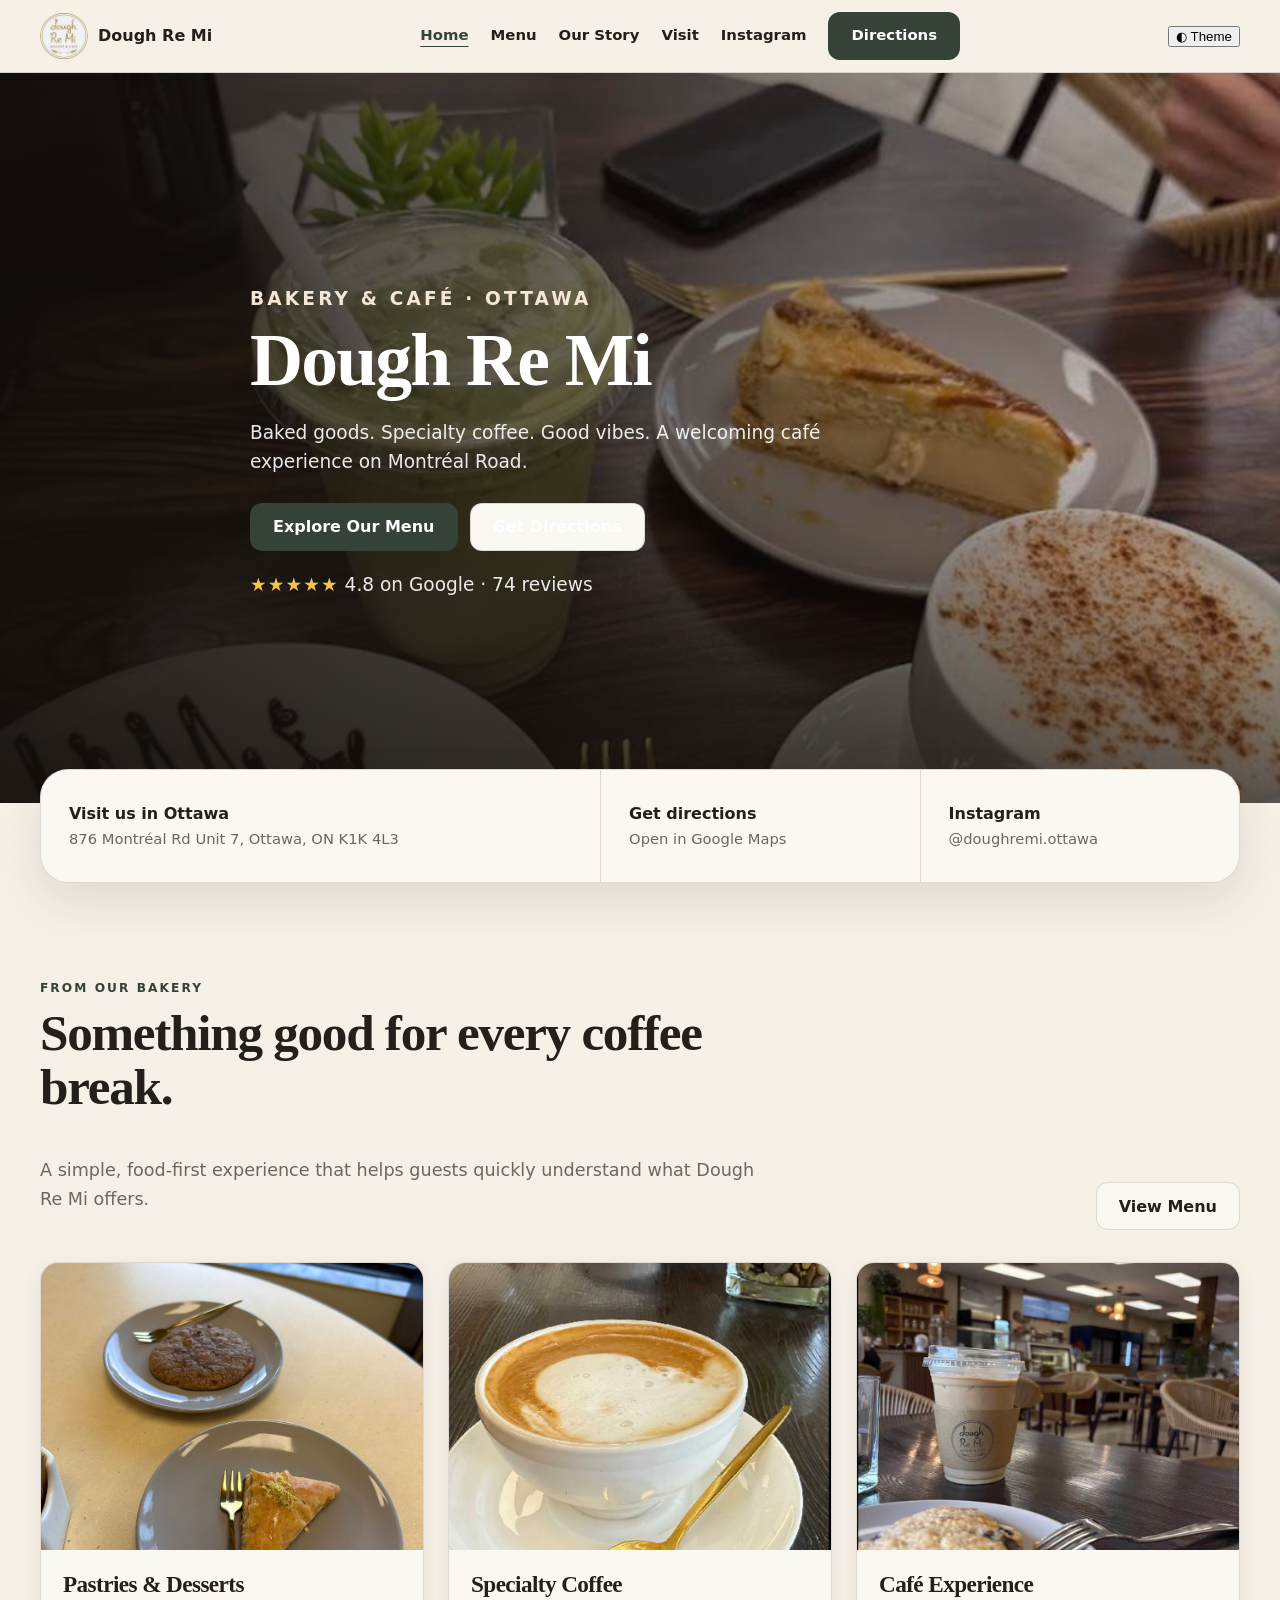
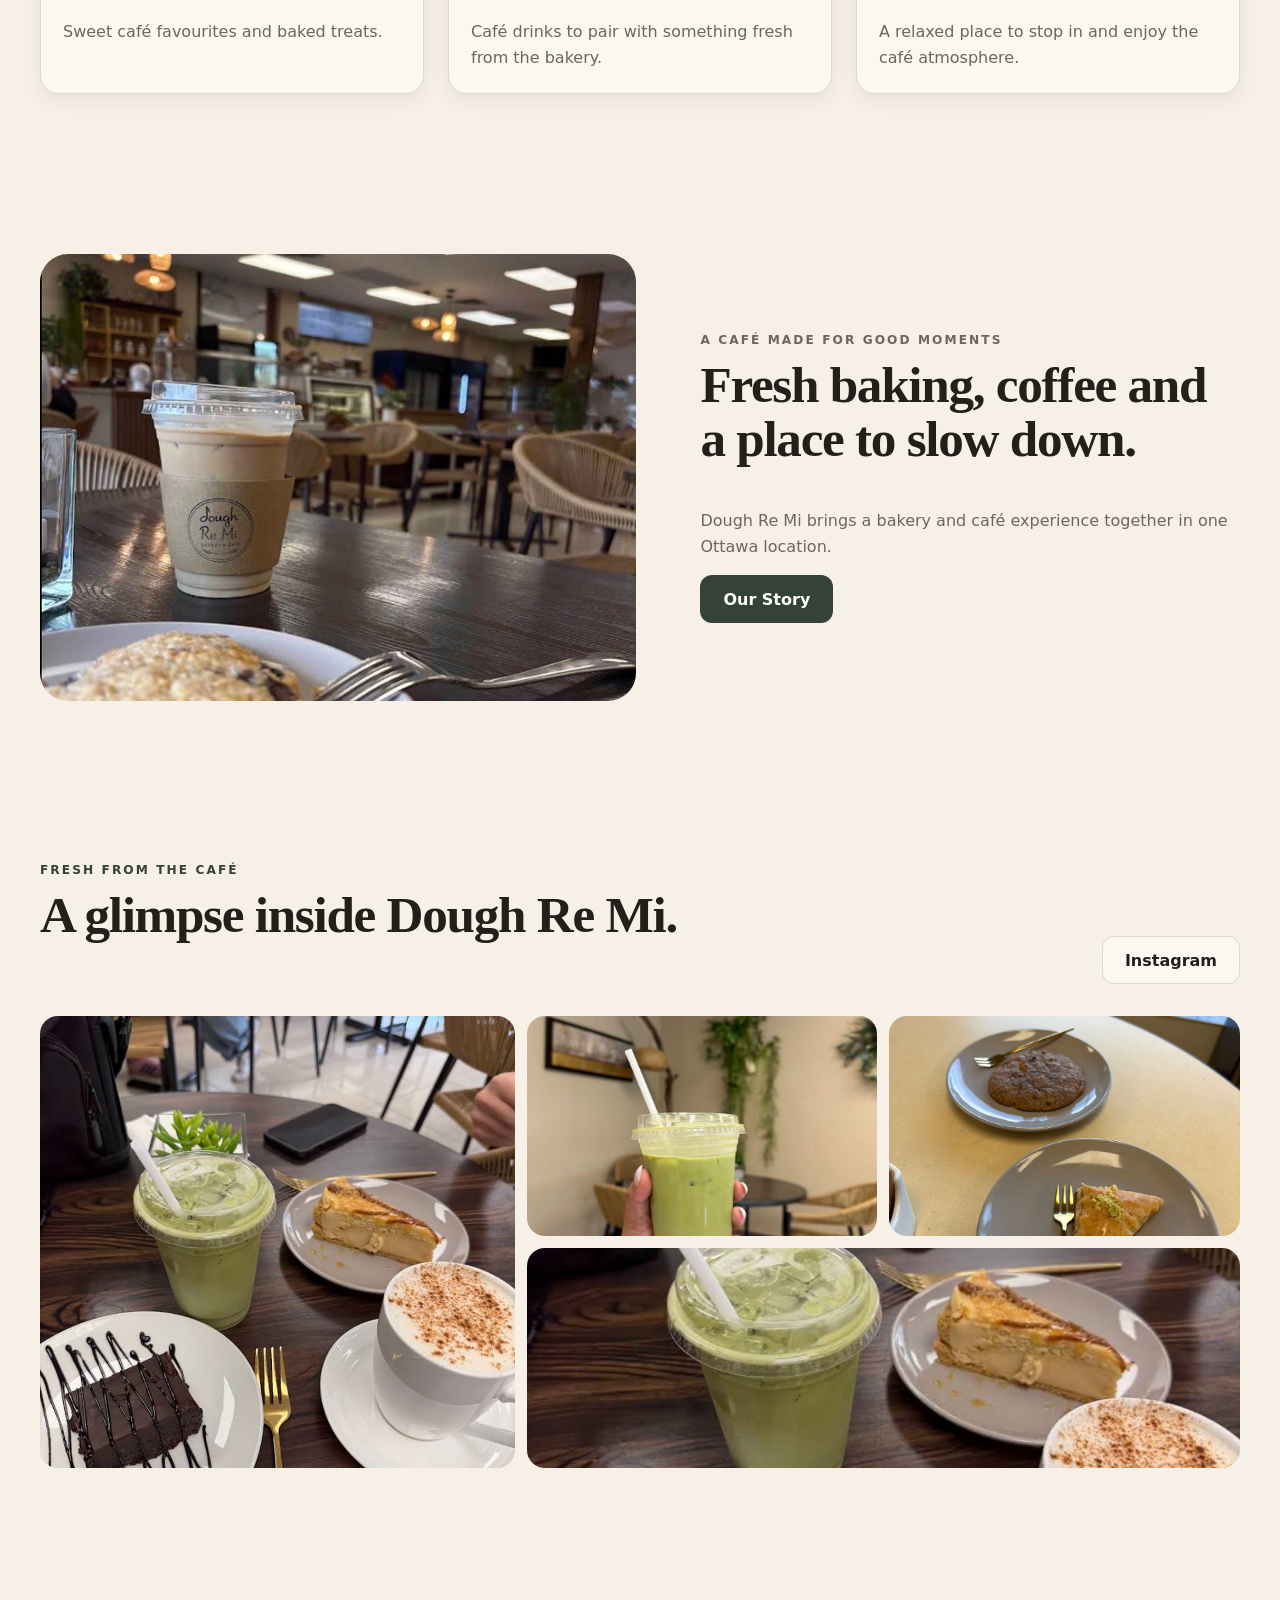
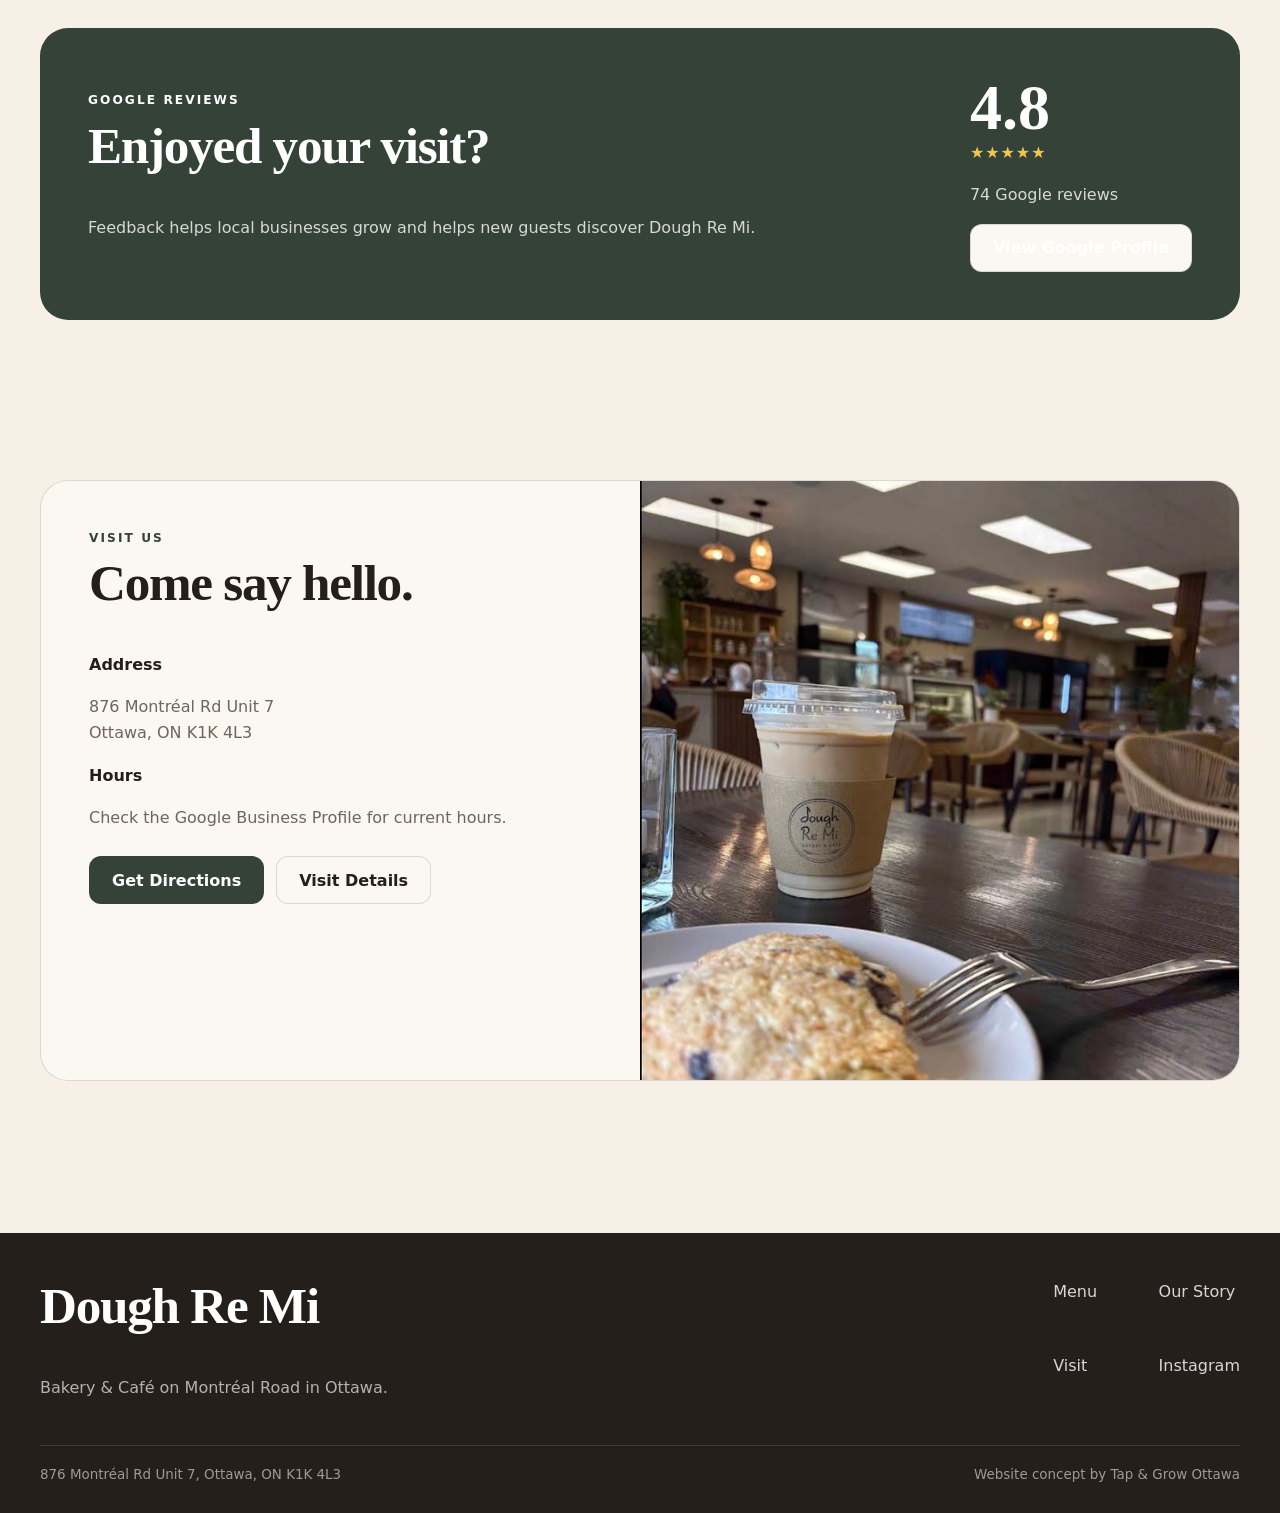
==== website/index.html @ 41196f37 "UX redesign: appearance control, typography and customer-facing copy" ====
<!doctype html><html lang="en"><head><meta charset="utf-8"><meta name="viewport" content="width=device-width,initial-scale=1"><meta name="theme-color" content="#F6F0E7"><meta name="robots" content="noindex,nofollow"><title>Dough Re Mi Bakery & Cafe | Ottawa, ON</title><meta name="description" content="Dough Re Mi Bakery & Cafe on Montréal Road in Ottawa — baked goods, pastries, desserts and specialty café drinks."><link rel="canonical" href="https://mojiiv1.github.io/dough-re-mi-growth-page/website/"><script>(()=>{try{const p=localStorage.getItem("dough-theme")||"system";document.documentElement.dataset.theme=p==="dark"||(p==="system"&&matchMedia("(prefers-color-scheme: dark)").matches)?"dark":"light"}catch{}})()</script><link rel="preconnect" href="https://fonts.googleapis.com"><link rel="preconnect" href="https://fonts.gstatic.com" crossorigin><link href="https://fonts.googleapis.com/css2?family=DM+Sans:wght@400;500;600;700;800&family=Playfair+Display:wght@600;700&display=swap" rel="stylesheet"><link rel="stylesheet" href="assets/styles.css?v=20261003-ux5"></head><body><a class="skip" href="#main">Skip to main content</a><header class="header"><div class="container nav"><a class="brand" href="index.html"><img src="../assets/logo.png" alt=""><span>Dough Re Mi</span></a><nav class="links" aria-label="Main navigation" data-nav><a href="index.html" aria-current="page">Home</a><a href="menu/index.html">Menu</a><a href="about/index.html">Our Story</a><a href="visit/index.html">Visit</a><a href="https://www.instagram.com/doughremi.ottawa/?hl=en" target="_blank" rel="noopener">Instagram</a><a class="btn primary" href="https://maps.app.goo.gl/B6CUK27HFEZUmbQdA" target="_blank" rel="noopener">Directions</a></nav><div class="actions"><div class="theme" data-theme-control>
  <button class="theme-trigger" type="button" aria-label="Change appearance" aria-expanded="false" aria-haspopup="true" data-theme-trigger>
    <span class="theme-trigger-icon" aria-hidden="true" data-theme-trigger-icon>◐</span>
    <span class="theme-trigger-text">Theme</span>
  </button>
  <div class="theme-menu" data-theme-panel hidden>
    <p class="theme-menu-label">Appearance</p>
    <button class="theme-option" type="button" data-theme-option="light" aria-pressed="false">
      <span class="theme-option-icon" aria-hidden="true">☀</span>
      <span class="theme-option-copy"><strong>Light</strong><small>Always use light</small></span>
      <span class="theme-check" aria-hidden="true">✓</span>
    </button>
    <button class="theme-option" type="button" data-theme-option="system" aria-pressed="false">
      <span class="theme-option-icon" aria-hidden="true">◐</span>
      <span class="theme-option-copy"><strong>System</strong><small>Match your device</small></span>
      <span class="theme-check" aria-hidden="true">✓</span>
    </button>
    <button class="theme-option" type="button" data-theme-option="dark" aria-pressed="false">
      <span class="theme-option-icon" aria-hidden="true">☾</span>
      <span class="theme-option-copy"><strong>Dark</strong><small>Always use dark</small></span>
      <span class="theme-check" aria-hidden="true">✓</span>
    </button>
  </div>
</div><button class="icon-btn menu-btn" type="button" aria-label="Open navigation" aria-expanded="false" data-menu-toggle>☰</button></div></div></header><main id="main"><section class="hero"><img src="../assets/highlight-4.jpg" alt="Desserts and café drinks at Dough Re Mi" fetchpriority="high"><div class="container hero-content"><p class="eyebrow">Bakery & Café · Ottawa</p><h1>Dough Re Mi</h1><p>Baked goods. Specialty coffee. Good vibes. A welcoming café experience on Montréal Road.</p><div class="hero-ctas"><a class="btn primary" href="menu/index.html">Explore Our Menu</a><a class="btn secondary" href="https://maps.app.goo.gl/B6CUK27HFEZUmbQdA" target="_blank" rel="noopener">Get Directions</a></div><p><span class="stars">★★★★★</span> 4.8 on Google · 74 reviews</p></div></section>
<section class="quick"><div class="container quick-grid"><div class="quick-item"><div><strong>Visit us in Ottawa</strong><span>876 Montréal Rd Unit 7, Ottawa, ON K1K 4L3</span></div></div><a class="quick-item" href="https://maps.app.goo.gl/B6CUK27HFEZUmbQdA" target="_blank" rel="noopener"><div><strong>Get directions</strong><span>Open in Google Maps</span></div></a><a class="quick-item" href="https://www.instagram.com/doughremi.ottawa/?hl=en" target="_blank" rel="noopener"><div><strong>Instagram</strong><span>@doughremi.ottawa</span></div></a></div></section>
<section class="section"><div class="container"><div class="section-head"><div><p class="eyebrow">From our bakery</p><h2>Something good for every coffee break.</h2><p class="lead">A simple, food-first experience that helps guests quickly understand what Dough Re Mi offers.</p></div><a class="btn secondary" href="menu/index.html">View Menu</a></div><div class="grid3"><article class="card"><img src="../assets/highlight-2.jpg" alt="Pastry dessert at Dough Re Mi" loading="lazy"><div class="card-copy"><h3>Pastries & Desserts</h3><p>Sweet café favourites and baked treats.</p></div></article><article class="card"><img src="../assets/highlight-1.jpg" alt="Specialty café drink at Dough Re Mi" loading="lazy"><div class="card-copy"><h3>Specialty Coffee</h3><p>Café drinks to pair with something fresh from the bakery.</p></div></article><article class="card"><img src="../assets/highlight-6.jpg" alt="Dough Re Mi café interior" loading="lazy"><div class="card-copy"><h3>Café Experience</h3><p>A relaxed place to stop in and enjoy the café atmosphere.</p></div></article></div></div></section>
<section class="section-sm"><div class="container story"><img src="../assets/highlight-6.jpg" alt="Interior seating at Dough Re Mi" loading="lazy"><div><p class="eyebrow">A café made for good moments</p><h2>Fresh baking, coffee and a place to slow down.</h2><p>Dough Re Mi brings a bakery and café experience together in one Ottawa location.</p><a class="btn primary" href="about/index.html">Our Story</a></div></div></section>
<section class="section"><div class="container"><div class="section-head"><div><p class="eyebrow">Fresh from the café</p><h2>A glimpse inside Dough Re Mi.</h2></div><a class="btn secondary" href="https://www.instagram.com/doughremi.ottawa/?hl=en" target="_blank" rel="noopener">Instagram</a></div><div class="gallery"><button class="large" type="button" data-photo><img src="../assets/highlight-7.jpg" alt="Café drink and baked item at Dough Re Mi" loading="lazy"></button><button type="button" data-photo><img src="../assets/highlight-3.jpg" alt="Green iced café drink at Dough Re Mi" loading="lazy"></button><button type="button" data-photo><img src="../assets/highlight-2.jpg" alt="Pastry dessert at Dough Re Mi" loading="lazy"></button><button class="wide" type="button" data-photo><img src="../assets/highlight-4.jpg" alt="Desserts and specialty drinks at Dough Re Mi" loading="lazy"></button></div></div></section>
<section class="section-sm"><div class="container review"><div><p class="eyebrow">Google reviews</p><h2>Enjoyed your visit?</h2><p>Feedback helps local businesses grow and helps new guests discover Dough Re Mi.</p></div><div><strong>4.8</strong><div class="stars">★★★★★</div><p>74 Google reviews</p><a class="btn secondary" href="https://maps.app.goo.gl/B6CUK27HFEZUmbQdA" target="_blank" rel="noopener">View Google Profile</a></div></div></section>
<section class="section"><div class="container visit"><div class="visit-copy"><p class="eyebrow">Visit us</p><h2>Come say hello.</h2><div class="detail"><strong>Address</strong><p>876 Montréal Rd Unit 7<br>Ottawa, ON K1K 4L3</p></div><div class="detail"><strong>Hours</strong><p>Check the Google Business Profile for current hours.</p></div><div class="hero-ctas"><a class="btn primary" href="https://maps.app.goo.gl/B6CUK27HFEZUmbQdA" target="_blank" rel="noopener">Get Directions</a><a class="btn secondary" href="visit/index.html">Visit Details</a></div></div><img src="../assets/highlight-8.jpg" alt="Dough Re Mi café drink and interior" loading="lazy"></div></section></main><dialog class="lightbox" data-lightbox><div class="lightbox-inner"><span class="lb-count" data-count></span><button class="lightbox-close" type="button" aria-label="Close image" data-close>×</button><button class="lb-nav lb-prev" type="button" aria-label="Previous image" data-prev>‹</button><button class="lb-nav lb-next" type="button" aria-label="Next image" data-next>›</button><img alt=""><div class="lb-caption" data-caption></div></div></dialog><button class="backtop" type="button" aria-label="Back to top" data-top>↑</button><div class="toast" role="status" aria-live="polite" data-toast></div><nav class="mobilebar" aria-label="Quick actions"><a href="menu/index.html">Menu</a><a href="https://maps.app.goo.gl/B6CUK27HFEZUmbQdA" target="_blank" rel="noopener">Directions</a><a href="https://www.instagram.com/doughremi.ottawa/?hl=en" target="_blank" rel="noopener">Instagram</a></nav><footer class="footer"><div class="container"><div class="footer-grid"><div><h2 style="color:white">Dough Re Mi</h2><p>Bakery & Café on Montréal Road in Ottawa.</p></div><nav aria-label="Footer navigation"><a href="menu/index.html">Menu</a><a href="about/index.html">Our Story</a><a href="visit/index.html">Visit</a><a href="https://www.instagram.com/doughremi.ottawa/?hl=en" target="_blank" rel="noopener">Instagram</a></nav></div><div class="footer-bottom"><span>876 Montréal Rd Unit 7, Ottawa, ON K1K 4L3</span><span>Website concept by Tap & Grow Ottawa</span></div></div></footer><script src="assets/site.js?v=20261003-ux5"></script></body></html>
---- website/assets/styles.css ----
:root{
  --cream:#F6F0E7;--cream2:#FBF7F1;--sand:#D9C5AE;--olive:#6F7860;--forest:#354238;
  --forest2:#29362E;--coffee:#4A382F;--ink:#241F1B;--muted:#6F655E;--white:#fff;
  --line:rgba(36,31,27,.14);--shadow:0 18px 48px rgba(49,38,31,.11);
  --r1:12px;--r2:18px;--r3:28px;--container:1200px;--header:72px;
}
html[data-theme="dark"]{
  --cream:#151A17;--cream2:#1D2420;--sand:#2C342F;--ink:#F7F1E9;--muted:#CFC7BD;
  --line:rgba(255,255,255,.14);--shadow:0 18px 48px rgba(0,0,0,.30);
}
*{box-sizing:border-box} html{scroll-behavior:smooth} body{margin:0;background:var(--cream);color:var(--ink);font-family:Inter,system-ui,-apple-system,"Segoe UI",sans-serif;line-height:1.6}
img{display:block;max-width:100%} a{color:inherit} button,a{-webkit-tap-highlight-color:transparent}
:focus-visible{outline:3px solid #B57A20;outline-offset:3px}
.skip{position:fixed;left:16px;top:8px;z-index:999;transform:translateY(-180%);background:var(--ink);color:var(--cream);padding:10px 14px;border-radius:10px}.skip:focus{transform:none}
.container{width:min(var(--container),calc(100% - 40px));margin:auto}
h1,h2,h3{font-family:Georgia,"Times New Roman",serif;letter-spacing:-.025em;line-height:1.05;margin-top:0}
h1{font-size:clamp(2.8rem,7vw,4.6rem)}h2{font-size:clamp(2rem,4.6vw,3.2rem)}h3{font-size:1.45rem}
.eyebrow{text-transform:uppercase;letter-spacing:.17em;font-weight:800;font-size:.76rem;color:var(--forest);margin:0 0 8px}
html[data-theme="dark"] .eyebrow{color:#BFD0B2}.lead{font-size:1.1rem;color:var(--muted);max-width:65ch}
.header{position:sticky;top:0;z-index:100;background:color-mix(in srgb,var(--cream) 94%,transparent);backdrop-filter:blur(18px);border-bottom:1px solid var(--line)}
.nav{min-height:var(--header);display:flex;align-items:center;justify-content:space-between;gap:20px}.brand{display:flex;align-items:center;gap:10px;text-decoration:none;font-weight:800}
.brand img{width:48px;height:48px;border-radius:50%;object-fit:cover}.links{display:flex;align-items:center;gap:22px}.links a{text-decoration:none;font-weight:700;font-size:.93rem}.links a[aria-current="page"]{color:var(--forest);text-decoration:underline;text-underline-offset:6px}
.actions{display:flex;align-items:center;gap:8px}.icon-btn{width:48px;height:48px;border:1px solid var(--line);background:var(--cream2);color:var(--ink);border-radius:12px;display:grid;place-items:center;cursor:pointer}.menu-btn{display:none}
.theme{position:relative}.theme-menu{position:absolute;right:0;top:56px;width:160px;padding:6px;background:var(--cream2);border:1px solid var(--line);border-radius:14px;box-shadow:var(--shadow)}.theme-menu[hidden]{display:none}.theme-menu button{width:100%;min-height:42px;border:0;background:transparent;color:var(--ink);border-radius:9px;text-align:left;padding:8px 10px;cursor:pointer}.theme-menu button[aria-pressed="true"]{background:color-mix(in srgb,var(--forest) 14%,transparent);font-weight:800}
.btn{min-height:48px;padding:0 22px;border-radius:12px;border:1px solid transparent;display:inline-flex;align-items:center;justify-content:center;text-decoration:none;font-weight:800;gap:8px;transition:.18s}.btn:hover{transform:translateY(-1px)}.primary{background:var(--forest);color:white}.secondary{background:var(--cream2);border-color:var(--line)}
.hero{position:relative;min-height:730px;display:grid;align-items:end;background:#241A14;overflow:hidden}.hero>img{position:absolute;inset:0;width:100%;height:100%;object-fit:cover}.hero:after{content:"";position:absolute;inset:0;background:linear-gradient(90deg,rgba(18,14,11,.88),rgba(18,14,11,.52) 52%,rgba(18,14,11,.10)),linear-gradient(0deg,rgba(18,14,11,.65),transparent 50%)}
.hero-content{position:relative;z-index:2;color:white;padding:96px 0 70px;max-width:780px}.hero h1{color:white;margin-bottom:16px}.hero .eyebrow{color:#F4E7D6}.hero p{max-width:620px;color:rgba(255,255,255,.9);font-size:1.16rem}.hero-ctas{display:flex;flex-wrap:wrap;gap:12px;margin-top:26px}.stars{color:#F3C54A;letter-spacing:.06em}
.quick{margin-top:-34px;position:relative;z-index:4}.quick-grid{display:grid;grid-template-columns:1.4fr .8fr .8fr;background:var(--cream2);border:1px solid var(--line);border-radius:28px;overflow:hidden;box-shadow:var(--shadow)}.quick-item{padding:24px 28px;min-height:112px;display:flex;align-items:center;gap:14px;text-decoration:none}.quick-item+ .quick-item{border-left:1px solid var(--line)}.quick-item span{display:block;color:var(--muted);font-size:.92rem}
.section{padding:96px 0}.section-sm{padding:64px 0}.section-head{display:flex;justify-content:space-between;align-items:end;gap:24px;margin-bottom:32px}.section-head>div{max-width:760px}
.grid3{display:grid;grid-template-columns:repeat(3,1fr);gap:24px}.card{overflow:hidden;background:var(--cream2);border:1px solid var(--line);border-radius:18px;box-shadow:0 6px 20px rgba(49,38,31,.07);transition:.2s}.card img{width:100%;aspect-ratio:4/3;object-fit:cover;transition:.35s}.card-copy{padding:22px}.card-copy p{color:var(--muted);margin-bottom:0}
@media(hover:hover){.card:hover{transform:translateY(-3px);box-shadow:var(--shadow)}.card:hover img{transform:scale(1.018)}}
.story{display:grid;grid-template-columns:1.05fr .95fr;gap:64px;align-items:center}.story img{width:100%;aspect-ratio:4/3;object-fit:cover;border-radius:28px}.story p{color:var(--muted)}
.gallery{display:grid;grid-template-columns:1.15fr .85fr .85fr;grid-auto-rows:220px;gap:12px}.gallery button{padding:0;border:0;background:none;cursor:zoom-in;border-radius:18px;overflow:hidden}.gallery img{width:100%;height:100%;object-fit:cover}.gallery .large{grid-row:span 2}.gallery .wide{grid-column:span 2}
.review{padding:48px;border-radius:28px;background:var(--forest);color:white;display:flex;justify-content:space-between;gap:32px;align-items:center}.review h2,.review .eyebrow{color:white}.review p{color:rgba(255,255,255,.8)}.review strong{font:700 4rem/1 Georgia,serif}
.visit{display:grid;grid-template-columns:1fr 1fr;background:var(--cream2);border:1px solid var(--line);border-radius:28px;overflow:hidden}.visit-copy{padding:48px}.visit img{width:100%;height:100%;min-height:500px;object-fit:cover}.detail{margin:18px 0}.detail p{color:var(--muted)}
.page-hero{position:relative;min-height:420px;display:grid;align-items:end;overflow:hidden}.page-hero>img{position:absolute;inset:0;width:100%;height:100%;object-fit:cover}.page-hero:after{content:"";position:absolute;inset:0;background:linear-gradient(90deg,rgba(18,14,11,.84),rgba(18,14,11,.30)),linear-gradient(0deg,rgba(18,14,11,.62),transparent)}.page-hero .container{position:relative;z-index:2;color:white;padding:76px 0 52px}.page-hero h1,.page-hero .eyebrow{color:white}.page-hero p{color:rgba(255,255,255,.88)}
.filters{display:flex;flex-wrap:wrap;gap:8px;margin:24px 0 40px}.filters button{min-height:44px;padding:0 16px;border:1px solid var(--line);border-radius:999px;background:var(--cream2);color:var(--ink);font-weight:800;cursor:pointer}.filters button[aria-pressed="true"]{background:var(--forest);color:white;border-color:var(--forest)}
.menu-cat{margin-bottom:52px}.menu-cat[hidden]{display:none}.menu-head{border-bottom:1px solid var(--line);margin-bottom:18px}.menu-list{display:grid;grid-template-columns:1fr 1fr;gap:16px}.menu-item{display:grid;grid-template-columns:130px 1fr;background:var(--cream2);border:1px solid var(--line);border-radius:18px;overflow:hidden}.menu-item img{width:100%;height:100%;object-fit:cover}.menu-item div{padding:18px}.menu-item p{color:var(--muted);font-size:.94rem}.pill{display:inline-block;padding:5px 9px;background:color-mix(in srgb,var(--forest) 12%,transparent);border-radius:999px;font-size:.78rem;font-weight:800}
.panel{padding:30px;background:var(--cream2);border:1px solid var(--line);border-radius:22px;margin-bottom:18px}.panel p{color:var(--muted)}.two{display:grid;grid-template-columns:1fr 1fr;gap:48px}.two img{width:100%;border-radius:28px;aspect-ratio:4/5;object-fit:cover}
.lightbox{border:0;padding:0;background:transparent;max-width:min(94vw,1040px);width:100%}.lightbox::backdrop{background:rgba(10,10,9,.86)}.lightbox-inner{position:relative;background:#111;border-radius:18px;overflow:hidden}.lightbox img{width:100%;max-height:82vh;object-fit:contain}.lightbox-close,.lb-nav{position:absolute;z-index:4;width:48px;height:48px;border:1px solid rgba(255,255,255,.25);background:rgba(12,12,12,.72);color:white;border-radius:50%;cursor:pointer}.lightbox-close{right:12px;top:12px}.lb-prev{left:12px;top:50%;transform:translateY(-50%)}.lb-next{right:12px;top:50%;transform:translateY(-50%)}.lb-caption{padding:12px 16px;color:white;background:#111}.lb-count{position:absolute;left:14px;top:14px;background:rgba(12,12,12,.72);color:white;padding:6px 10px;border-radius:999px;font-size:.8rem}
.backtop{position:fixed;right:18px;bottom:92px;width:48px;height:48px;border:1px solid var(--line);border-radius:50%;background:var(--cream2);color:var(--ink);box-shadow:var(--shadow);opacity:0;pointer-events:none;transform:translateY(10px);transition:.18s;z-index:90}.backtop.show{opacity:1;pointer-events:auto;transform:none}
.mobilebar{display:none}.toast{position:fixed;left:50%;bottom:100px;transform:translate(-50%,16px);opacity:0;background:var(--ink);color:var(--cream);padding:10px 14px;border-radius:999px;transition:.2s;z-index:300}.toast.show{opacity:1;transform:translate(-50%,0)}
.footer{background:var(--ink);color:white;padding:46px 0 28px;margin-top:56px}.footer-grid{display:flex;justify-content:space-between;gap:30px}.footer p{color:rgba(255,255,255,.66)}.footer nav{display:grid;grid-template-columns:1fr 1fr;gap:10px 24px}.footer a{text-decoration:none;color:rgba(255,255,255,.82)}.footer-bottom{margin-top:28px;padding-top:18px;border-top:1px solid rgba(255,255,255,.12);display:flex;justify-content:space-between;gap:16px;font-size:.84rem;color:rgba(255,255,255,.55)}
.sr{position:absolute;width:1px;height:1px;padding:0;margin:-1px;overflow:hidden;clip:rect(0,0,0,0);white-space:nowrap;border:0}
@media(max-width:1023px){.menu-btn{display:grid}.links{position:absolute;left:20px;right:20px;top:68px;display:none;flex-direction:column;align-items:stretch;background:var(--cream2);padding:16px;border:1px solid var(--line);border-radius:18px;box-shadow:var(--shadow)}.links.open{display:flex}.links a{min-height:48px;display:flex;align-items:center;padding:0 12px}.quick-grid{grid-template-columns:1fr}.quick-item+.quick-item{border-left:0;border-top:1px solid var(--line)}.story,.two{grid-template-columns:1fr;gap:36px}.grid3{grid-template-columns:1fr 1fr}.menu-list{grid-template-columns:1fr}.visit{grid-template-columns:1fr}.visit img{min-height:350px}.gallery{grid-template-columns:1fr 1fr}.gallery .wide{grid-column:auto}}
@media(max-width:767px){.container{width:calc(100% - 32px)}.section{padding:64px 0}.section-head{flex-direction:column;align-items:flex-start}.hero{min-height:680px}.hero:after{background:linear-gradient(0deg,rgba(18,14,11,.92),rgba(18,14,11,.52) 65%,rgba(18,14,11,.24))}.hero-content{padding-bottom:48px}.hero-ctas{display:grid}.hero-ctas .btn{width:100%}.quick{margin-top:-18px}.grid3{grid-template-columns:1fr}.gallery{grid-auto-rows:160px;gap:8px}.gallery .large{grid-column:span 2;grid-row:span 2}.gallery .wide{grid-column:span 2}.review{padding:32px 24px;flex-direction:column;align-items:flex-start}.visit-copy{padding:32px 24px}.menu-item{grid-template-columns:100px 1fr}.footer-grid,.footer-bottom{flex-direction:column}.mobilebar{position:fixed;display:grid;grid-template-columns:repeat(3,1fr);left:12px;right:12px;bottom:12px;z-index:80;background:var(--cream2);border:1px solid var(--line);border-radius:18px;box-shadow:var(--shadow);overflow:hidden}.mobilebar a{min-height:62px;display:grid;place-items:center;text-decoration:none;font-weight:800;font-size:.83rem}.mobilebar a+a{border-left:1px solid var(--line)}.footer{padding-bottom:110px}.backtop{bottom:90px}.theme-menu{right:-54px}}
@media(prefers-reduced-motion:reduce){html{scroll-behavior:auto}*,*:before,*:after{transition-duration:.001ms!important;animation-duration:.001ms!important}}


/* FINAL QA PATCH */
:root { color-scheme: light; }
html[data-theme="dark"] { color-scheme: dark; }

/* Keep the footer deliberately dark in both themes. */
.footer {
  background: #241F1B;
  color: #FFFFFF;
}
html[data-theme="dark"] .footer {
  background: #0D110F;
}
.footer h1,
.footer h2,
.footer h3 { color: #FFFFFF; }

/* Active navigation needed a lighter dark-mode treatment. */
html[data-theme="dark"] .links a[aria-current="page"] {
  color: #C5D7B8;
}

/* Make floating menus reliably layer above page content. */
.theme-menu { z-index: 150; }
@media(max-width:1023px) {
  .links { z-index: 140; }
}

/* Make button states intentional and clear. */
.btn:active,
.icon-btn:active,
.filters button:active {
  transform: translateY(1px);
}
button:disabled,
.btn[aria-disabled="true"] {
  opacity: .5;
  cursor: not-allowed;
}

/* Stronger dark-mode control surfaces. */
html[data-theme="dark"] .icon-btn,
html[data-theme="dark"] .secondary,
html[data-theme="dark"] .theme-menu,
html[data-theme="dark"] .filters button {
  border-color: rgba(255,255,255,.18);
}

/* Long labels and user zoom should wrap safely. */
.btn,
.quick-item,
.mobilebar a,
.links a {
  overflow-wrap: anywhere;
}

/* Preserve comfortable touch targets even at high zoom. */
.theme-menu button { min-height: 44px; }
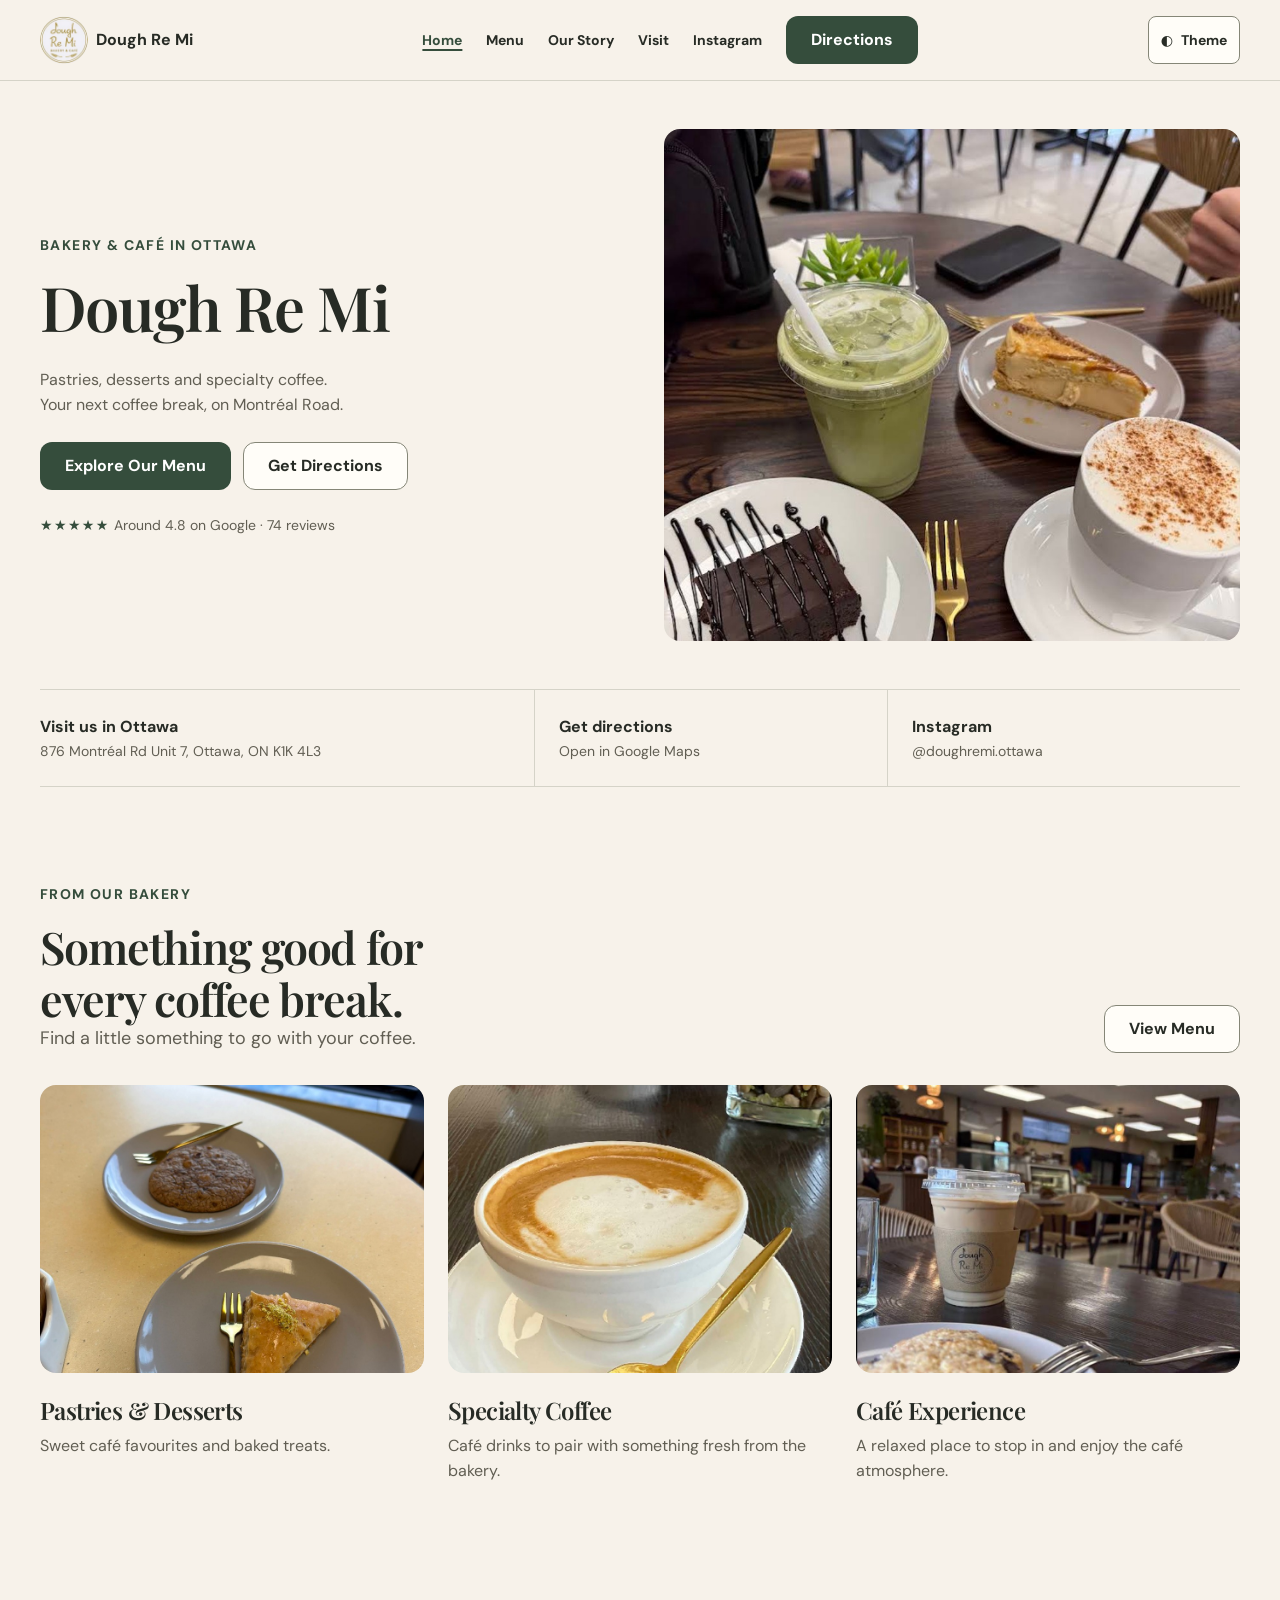
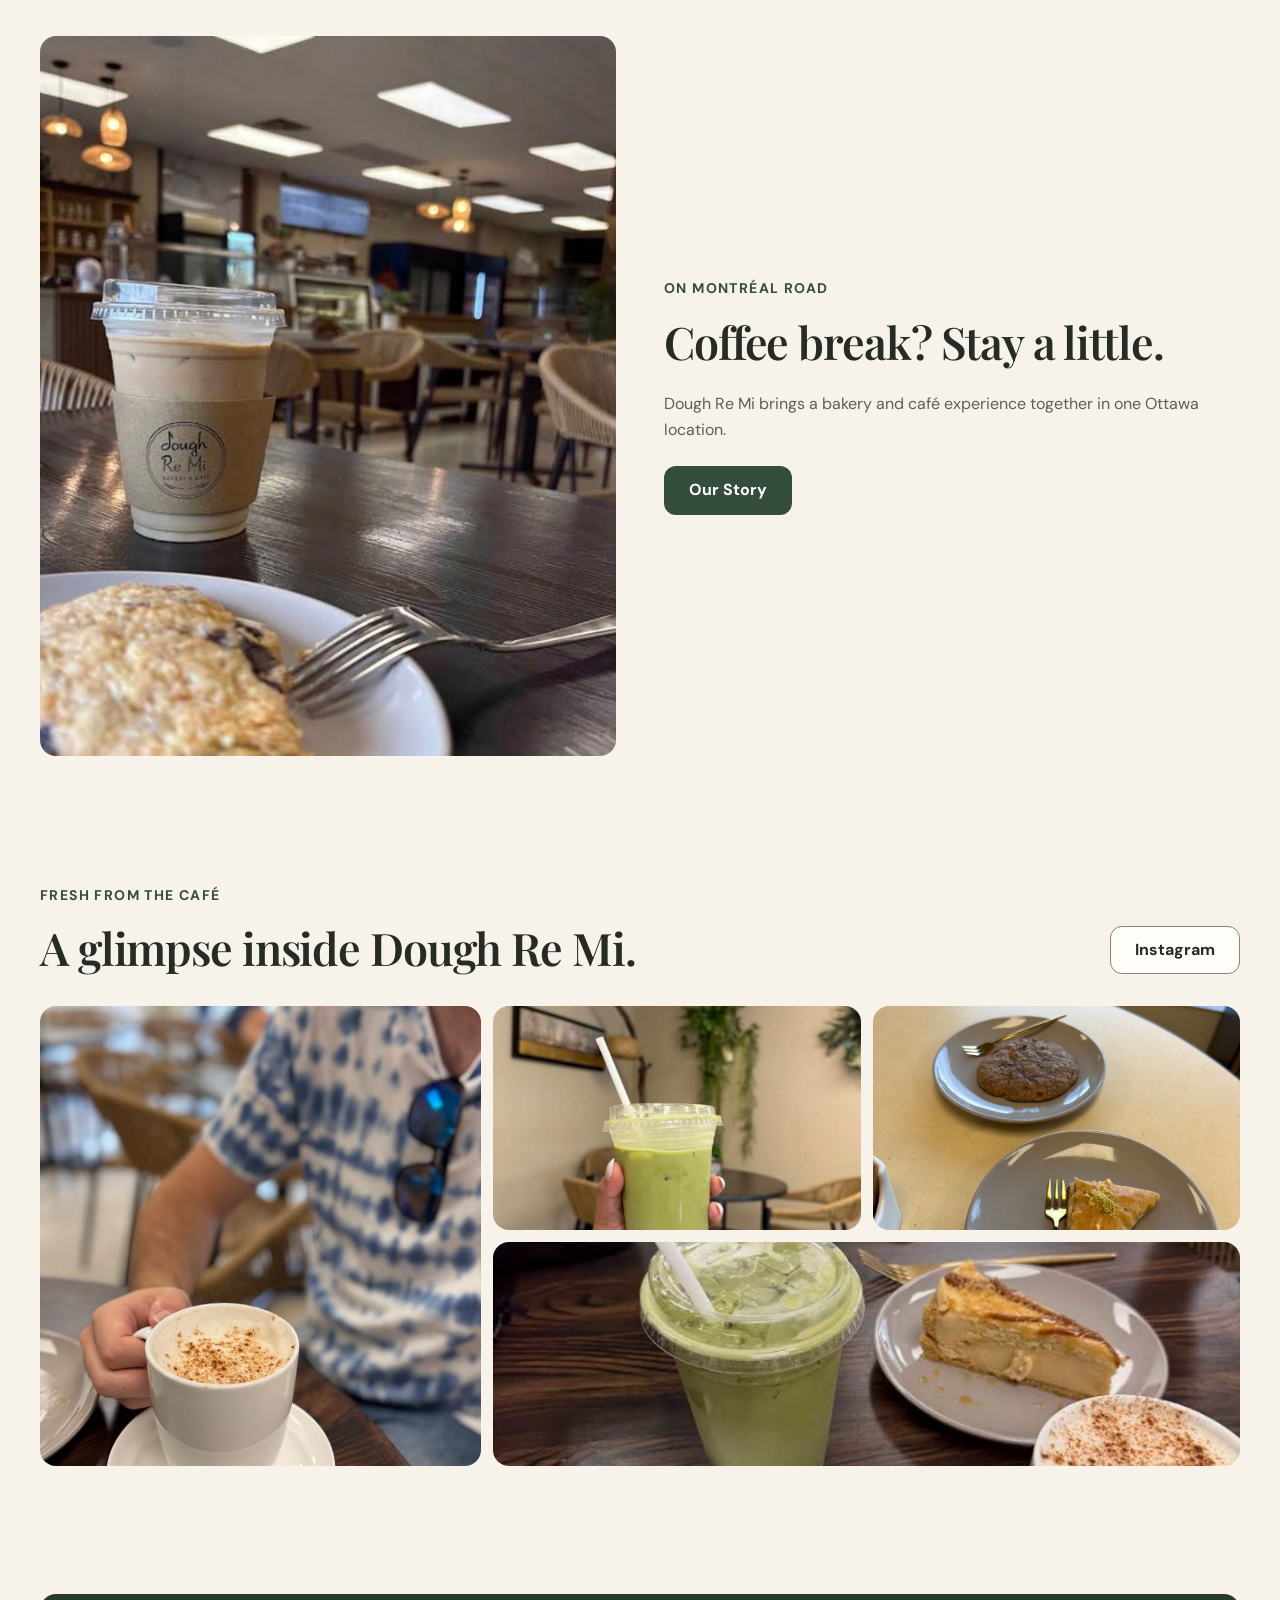
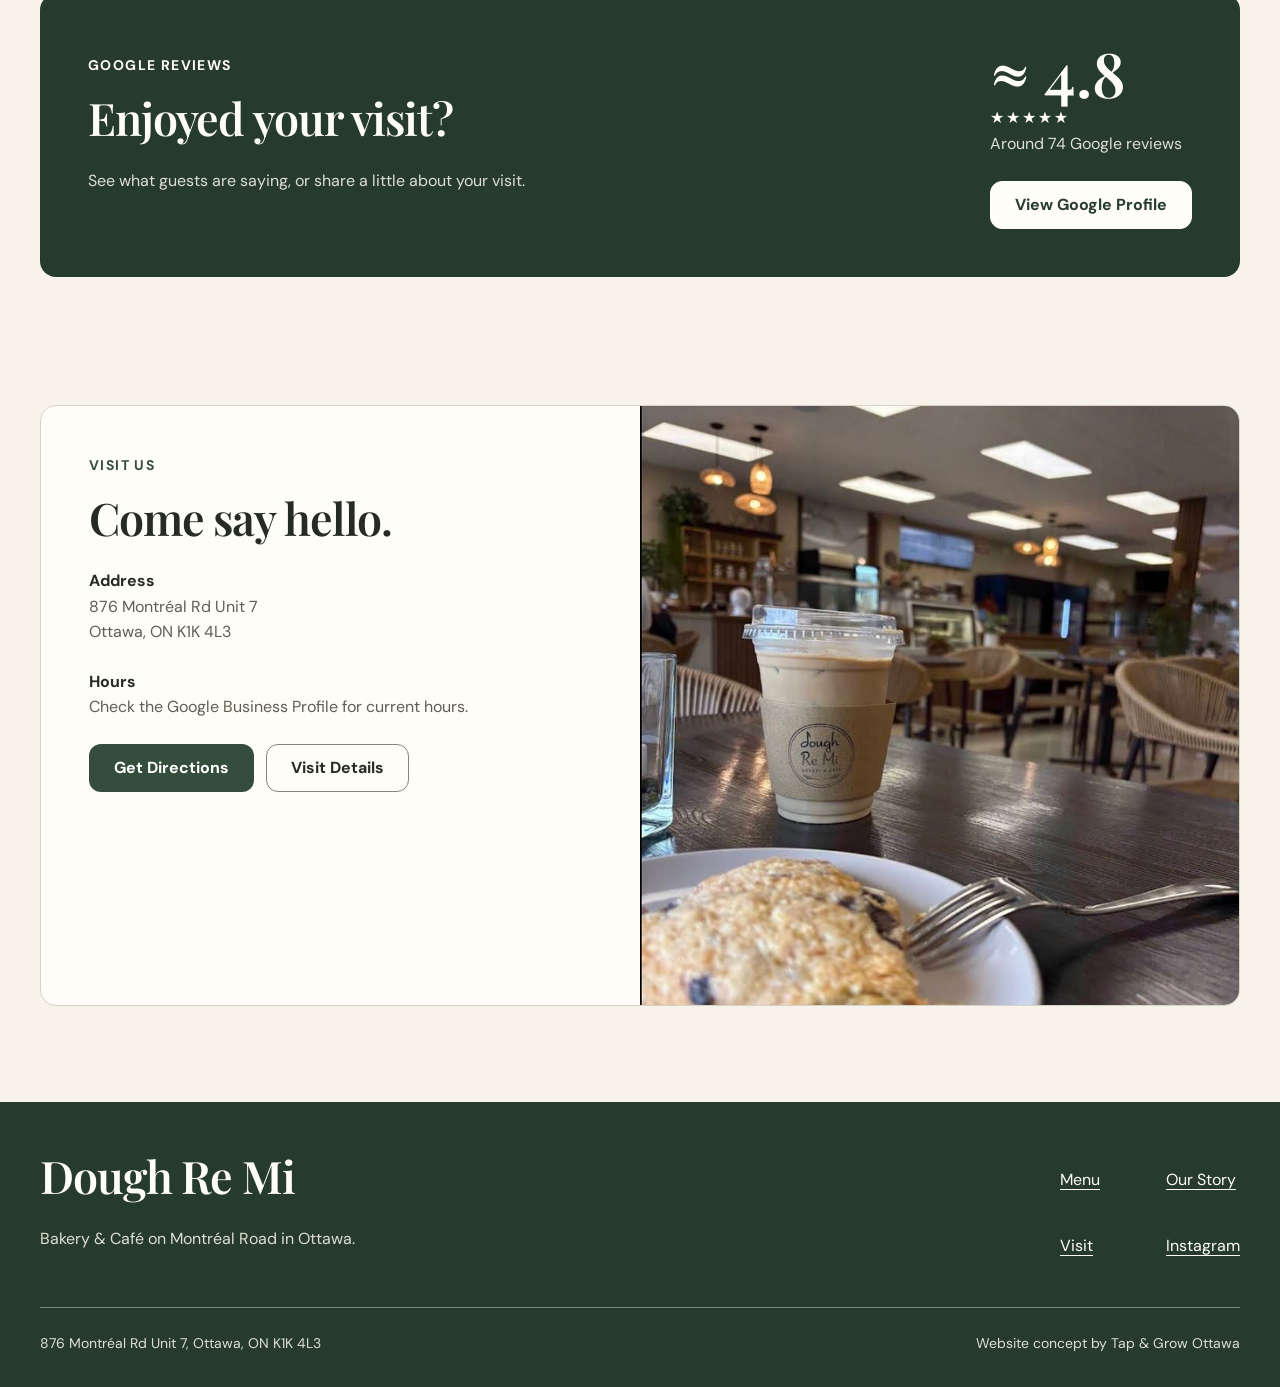
==== commit a476e2e8: "Refine cafe website with semantic design system and accessible interactions" ====
--- a/website/index.html
+++ b/website/index.html
@@ -1,9 +1,47 @@
-<!doctype html><html lang="en"><head><meta charset="utf-8"><meta name="viewport" content="width=device-width,initial-scale=1"><meta name="theme-color" content="#F6F0E7"><meta name="robots" content="noindex,nofollow"><title>Dough Re Mi Bakery & Cafe | Ottawa, ON</title><meta name="description" content="Dough Re Mi Bakery & Cafe on Montréal Road in Ottawa — baked goods, pastries, desserts and specialty café drinks."><link rel="canonical" href="https://mojiiv1.github.io/dough-re-mi-growth-page/website/"><script>(()=>{try{const p=localStorage.getItem("dough-theme")||"system";document.documentElement.dataset.theme=p==="dark"||(p==="system"&&matchMedia("(prefers-color-scheme: dark)").matches)?"dark":"light"}catch{}})()</script><link rel="preconnect" href="https://fonts.googleapis.com"><link rel="preconnect" href="https://fonts.gstatic.com" crossorigin><link href="https://fonts.googleapis.com/css2?family=DM+Sans:wght@400;500;600;700;800&family=Playfair+Display:wght@600;700&display=swap" rel="stylesheet"><link rel="stylesheet" href="assets/styles.css?v=20261003-ux5"></head><body><a class="skip" href="#main">Skip to main content</a><header class="header"><div class="container nav"><a class="brand" href="index.html"><img src="../assets/logo.png" alt=""><span>Dough Re Mi</span></a><nav class="links" aria-label="Main navigation" data-nav><a href="index.html" aria-current="page">Home</a><a href="menu/index.html">Menu</a><a href="about/index.html">Our Story</a><a href="visit/index.html">Visit</a><a href="https://www.instagram.com/doughremi.ottawa/?hl=en" target="_blank" rel="noopener">Instagram</a><a class="btn primary" href="https://maps.app.goo.gl/B6CUK27HFEZUmbQdA" target="_blank" rel="noopener">Directions</a></nav><div class="actions"><div class="theme" data-theme-control>
-  <button class="theme-trigger" type="button" aria-label="Change appearance" aria-expanded="false" aria-haspopup="true" data-theme-trigger>
+<!doctype html>
+<html lang="en">
+<head>
+<meta charset="utf-8">
+<meta name="viewport" content="width=device-width,initial-scale=1,viewport-fit=cover">
+<meta name="theme-color" content="#f7f2ea">
+<meta name="robots" content="noindex,nofollow">
+<title>Dough Re Mi Bakery & Cafe | Ottawa, ON</title>
+<meta name="description" content="Dough Re Mi Bakery & Cafe on Montréal Road in Ottawa — baked goods, pastries, desserts and specialty café drinks.">
+<link rel="canonical" href="https://mojiiv1.github.io/dough-re-mi-growth-page/website/">
+<script>
+    (() => {
+      let preference = 'system';
+      try { const saved = localStorage.getItem('dough-theme'); if (['light', 'dark', 'system'].includes(saved)) preference = saved; } catch {}
+      const theme = preference === 'system' ? (matchMedia('(prefers-color-scheme: dark)').matches ? 'dark' : 'light') : preference;
+      document.documentElement.dataset.theme = theme;
+      document.documentElement.dataset.themePreference = preference;
+      document.querySelector('meta[name="theme-color"]').content = theme === 'dark' ? '#141b16' : '#f7f2ea';
+    })();
+  </script>
+<link rel="preconnect" href="https://fonts.googleapis.com">
+<link rel="preconnect" href="https://fonts.gstatic.com" crossorigin>
+<link href="https://fonts.googleapis.com/css2?family=DM+Sans:wght@400;700&family=Playfair+Display:wght@600&display=swap" rel="stylesheet">
+<link rel="stylesheet" href="assets/tokens.css?v=20261003-system">
+<link rel="stylesheet" href="assets/styles.css?v=20261003-system">
+<meta property="og:type" content="website">
+<meta property="og:title" content="Dough Re Mi Bakery & Cafe | Ottawa, ON">
+<meta property="og:description" content="Dough Re Mi Bakery & Cafe on Montréal Road in Ottawa — baked goods, pastries, desserts and specialty café drinks.">
+<meta property="og:url" content="https://mojiiv1.github.io/dough-re-mi-growth-page/website/">
+<meta property="og:image" content="https://mojiiv1.github.io/dough-re-mi-growth-page/assets/highlight-4.jpg">
+<meta property="og:image:alt" content="Desserts and café drinks at Dough Re Mi">
+</head>
+<body><a class="skip" href="#main">Skip to main content</a>
+<header class="header">
+<div class="container nav"><a class="brand" href="index.html"><img src="../assets/logo.png" alt="" width="800" height="800" decoding="async"><span translate="no">Dough Re Mi</span></a>
+<nav id="main-nav" class="links" aria-label="Main navigation" data-nav><a href="index.html" aria-current="page">Home</a><a href="menu/index.html">Menu</a><a href="about/index.html">Our Story</a><a href="visit/index.html">Visit</a><a href="https://www.instagram.com/doughremi.ottawa/?hl=en" target="_blank" rel="noopener">Instagram</a><a class="btn primary" href="https://maps.app.goo.gl/B6CUK27HFEZUmbQdA" target="_blank" rel="noopener">Directions</a>
+</nav>
+<div class="actions">
+<div class="theme" data-theme-control>
+  <button class="theme-trigger" type="button" aria-label="Change appearance" aria-expanded="false" aria-controls="theme-panel" data-theme-trigger>
     <span class="theme-trigger-icon" aria-hidden="true" data-theme-trigger-icon>◐</span>
     <span class="theme-trigger-text">Theme</span>
   </button>
-  <div class="theme-menu" data-theme-panel hidden>
+  <div class="theme-menu" id="theme-panel" data-theme-panel hidden>
     <p class="theme-menu-label">Appearance</p>
     <button class="theme-option" type="button" data-theme-option="light" aria-pressed="false">
       <span class="theme-option-icon" aria-hidden="true">☀</span>
@@ -21,10 +59,138 @@
       <span class="theme-check" aria-hidden="true">✓</span>
     </button>
   </div>
-</div><button class="icon-btn menu-btn" type="button" aria-label="Open navigation" aria-expanded="false" data-menu-toggle>☰</button></div></div></header><main id="main"><section class="hero"><img src="../assets/highlight-4.jpg" alt="Desserts and café drinks at Dough Re Mi" fetchpriority="high"><div class="container hero-content"><p class="eyebrow">Bakery & Café · Ottawa</p><h1>Dough Re Mi</h1><p>Baked goods. Specialty coffee. Good vibes. A welcoming café experience on Montréal Road.</p><div class="hero-ctas"><a class="btn primary" href="menu/index.html">Explore Our Menu</a><a class="btn secondary" href="https://maps.app.goo.gl/B6CUK27HFEZUmbQdA" target="_blank" rel="noopener">Get Directions</a></div><p><span class="stars">★★★★★</span> 4.8 on Google · 74 reviews</p></div></section>
-<section class="quick"><div class="container quick-grid"><div class="quick-item"><div><strong>Visit us in Ottawa</strong><span>876 Montréal Rd Unit 7, Ottawa, ON K1K 4L3</span></div></div><a class="quick-item" href="https://maps.app.goo.gl/B6CUK27HFEZUmbQdA" target="_blank" rel="noopener"><div><strong>Get directions</strong><span>Open in Google Maps</span></div></a><a class="quick-item" href="https://www.instagram.com/doughremi.ottawa/?hl=en" target="_blank" rel="noopener"><div><strong>Instagram</strong><span>@doughremi.ottawa</span></div></a></div></section>
-<section class="section"><div class="container"><div class="section-head"><div><p class="eyebrow">From our bakery</p><h2>Something good for every coffee break.</h2><p class="lead">A simple, food-first experience that helps guests quickly understand what Dough Re Mi offers.</p></div><a class="btn secondary" href="menu/index.html">View Menu</a></div><div class="grid3"><article class="card"><img src="../assets/highlight-2.jpg" alt="Pastry dessert at Dough Re Mi" loading="lazy"><div class="card-copy"><h3>Pastries & Desserts</h3><p>Sweet café favourites and baked treats.</p></div></article><article class="card"><img src="../assets/highlight-1.jpg" alt="Specialty café drink at Dough Re Mi" loading="lazy"><div class="card-copy"><h3>Specialty Coffee</h3><p>Café drinks to pair with something fresh from the bakery.</p></div></article><article class="card"><img src="../assets/highlight-6.jpg" alt="Dough Re Mi café interior" loading="lazy"><div class="card-copy"><h3>Café Experience</h3><p>A relaxed place to stop in and enjoy the café atmosphere.</p></div></article></div></div></section>
-<section class="section-sm"><div class="container story"><img src="../assets/highlight-6.jpg" alt="Interior seating at Dough Re Mi" loading="lazy"><div><p class="eyebrow">A café made for good moments</p><h2>Fresh baking, coffee and a place to slow down.</h2><p>Dough Re Mi brings a bakery and café experience together in one Ottawa location.</p><a class="btn primary" href="about/index.html">Our Story</a></div></div></section>
-<section class="section"><div class="container"><div class="section-head"><div><p class="eyebrow">Fresh from the café</p><h2>A glimpse inside Dough Re Mi.</h2></div><a class="btn secondary" href="https://www.instagram.com/doughremi.ottawa/?hl=en" target="_blank" rel="noopener">Instagram</a></div><div class="gallery"><button class="large" type="button" data-photo><img src="../assets/highlight-7.jpg" alt="Café drink and baked item at Dough Re Mi" loading="lazy"></button><button type="button" data-photo><img src="../assets/highlight-3.jpg" alt="Green iced café drink at Dough Re Mi" loading="lazy"></button><button type="button" data-photo><img src="../assets/highlight-2.jpg" alt="Pastry dessert at Dough Re Mi" loading="lazy"></button><button class="wide" type="button" data-photo><img src="../assets/highlight-4.jpg" alt="Desserts and specialty drinks at Dough Re Mi" loading="lazy"></button></div></div></section>
-<section class="section-sm"><div class="container review"><div><p class="eyebrow">Google reviews</p><h2>Enjoyed your visit?</h2><p>Feedback helps local businesses grow and helps new guests discover Dough Re Mi.</p></div><div><strong>4.8</strong><div class="stars">★★★★★</div><p>74 Google reviews</p><a class="btn secondary" href="https://maps.app.goo.gl/B6CUK27HFEZUmbQdA" target="_blank" rel="noopener">View Google Profile</a></div></div></section>
-<section class="section"><div class="container visit"><div class="visit-copy"><p class="eyebrow">Visit us</p><h2>Come say hello.</h2><div class="detail"><strong>Address</strong><p>876 Montréal Rd Unit 7<br>Ottawa, ON K1K 4L3</p></div><div class="detail"><strong>Hours</strong><p>Check the Google Business Profile for current hours.</p></div><div class="hero-ctas"><a class="btn primary" href="https://maps.app.goo.gl/B6CUK27HFEZUmbQdA" target="_blank" rel="noopener">Get Directions</a><a class="btn secondary" href="visit/index.html">Visit Details</a></div></div><img src="../assets/highlight-8.jpg" alt="Dough Re Mi café drink and interior" loading="lazy"></div></section></main><dialog class="lightbox" data-lightbox><div class="lightbox-inner"><span class="lb-count" data-count></span><button class="lightbox-close" type="button" aria-label="Close image" data-close>×</button><button class="lb-nav lb-prev" type="button" aria-label="Previous image" data-prev>‹</button><button class="lb-nav lb-next" type="button" aria-label="Next image" data-next>›</button><img alt=""><div class="lb-caption" data-caption></div></div></dialog><button class="backtop" type="button" aria-label="Back to top" data-top>↑</button><div class="toast" role="status" aria-live="polite" data-toast></div><nav class="mobilebar" aria-label="Quick actions"><a href="menu/index.html">Menu</a><a href="https://maps.app.goo.gl/B6CUK27HFEZUmbQdA" target="_blank" rel="noopener">Directions</a><a href="https://www.instagram.com/doughremi.ottawa/?hl=en" target="_blank" rel="noopener">Instagram</a></nav><footer class="footer"><div class="container"><div class="footer-grid"><div><h2 style="color:white">Dough Re Mi</h2><p>Bakery & Café on Montréal Road in Ottawa.</p></div><nav aria-label="Footer navigation"><a href="menu/index.html">Menu</a><a href="about/index.html">Our Story</a><a href="visit/index.html">Visit</a><a href="https://www.instagram.com/doughremi.ottawa/?hl=en" target="_blank" rel="noopener">Instagram</a></nav></div><div class="footer-bottom"><span>876 Montréal Rd Unit 7, Ottawa, ON K1K 4L3</span><span>Website concept by Tap & Grow Ottawa</span></div></div></footer><script src="assets/site.js?v=20261003-ux5"></script></body></html>+</div><button class="icon-btn menu-btn" type="button" aria-label="Open navigation" aria-controls="main-nav" aria-expanded="false" data-menu-toggle>☰</button>
+</div>
+</div>
+</header>
+<main id="main" tabindex="-1">
+<section class="hero"><img src="../assets/highlight-4.jpg" alt="Desserts and café drinks at Dough Re Mi" fetchpriority="high" width="900" height="900" decoding="async">
+<div class="container hero-content">
+<p class="eyebrow">Bakery & Café in Ottawa</p>
+<h1>Dough Re Mi</h1>
+<p>Pastries, desserts and specialty coffee.<br>Your next coffee break, on Montréal Road.</p>
+<div class="hero-ctas"><a class="btn primary" href="menu/index.html">Explore Our Menu</a><a class="btn secondary" href="https://maps.app.goo.gl/B6CUK27HFEZUmbQdA" target="_blank" rel="noopener">Get Directions</a>
+</div>
+<p class="social-proof"><span class="stars" aria-hidden="true">★★★★★</span> Around 4.8 on Google · 74 reviews</p>
+</div>
+</section>
+<section class="quick">
+<div class="container quick-grid">
+<div class="quick-item">
+<div><strong>Visit us in Ottawa</strong><span>876 Montréal Rd Unit 7, Ottawa, ON K1K 4L3</span>
+</div>
+</div><a class="quick-item" href="https://maps.app.goo.gl/B6CUK27HFEZUmbQdA" target="_blank" rel="noopener">
+<div><strong>Get directions</strong><span>Open in Google Maps</span>
+</div></a><a class="quick-item" href="https://www.instagram.com/doughremi.ottawa/?hl=en" target="_blank" rel="noopener">
+<div><strong>Instagram</strong><span>@doughremi.ottawa</span>
+</div></a>
+</div>
+</section>
+<section class="section">
+<div class="container">
+<div class="section-head">
+<div>
+<p class="eyebrow">From our bakery</p>
+<h2>Something good for every coffee break.</h2>
+<p class="lead">Find a little something to go with your coffee.</p>
+</div><a class="btn secondary" href="menu/index.html">View Menu</a>
+</div>
+<div class="grid3">
+<article class="card"><img src="../assets/highlight-2.jpg" alt="Pastry dessert at Dough Re Mi" loading="lazy" width="900" height="900" decoding="async">
+<div class="card-copy">
+<h3>Pastries & Desserts</h3>
+<p>Sweet café favourites and baked treats.</p>
+</div>
+</article>
+<article class="card"><img src="../assets/highlight-1.jpg" alt="Specialty café drink at Dough Re Mi" loading="lazy" width="900" height="900" decoding="async">
+<div class="card-copy">
+<h3>Specialty Coffee</h3>
+<p>Café drinks to pair with something fresh from the bakery.</p>
+</div>
+</article>
+<article class="card"><img src="../assets/highlight-6.jpg" alt="Dough Re Mi café interior" loading="lazy" width="900" height="900" decoding="async">
+<div class="card-copy">
+<h3>Café Experience</h3>
+<p>A relaxed place to stop in and enjoy the café atmosphere.</p>
+</div>
+</article>
+</div>
+</div>
+</section>
+<section class="section-sm">
+<div class="container story"><img src="../assets/highlight-6.jpg" alt="Interior seating at Dough Re Mi" loading="lazy" width="900" height="900" decoding="async">
+<div>
+<p class="eyebrow">On Montréal Road</p>
+<h2>Coffee break? Stay a little.</h2>
+<p>Dough Re Mi brings a bakery and café experience together in one Ottawa location.</p><a class="btn primary" href="about/index.html">Our Story</a>
+</div>
+</div>
+</section>
+<section class="section">
+<div class="container">
+<div class="section-head">
+<div>
+<p class="eyebrow">Fresh from the café</p>
+<h2>A glimpse inside Dough Re Mi.</h2>
+</div><a class="btn secondary" href="https://www.instagram.com/doughremi.ottawa/?hl=en" target="_blank" rel="noopener">Instagram</a>
+</div>
+<div class="gallery"><button class="large" type="button" data-photo><img src="../assets/highlight-5.jpg" alt="A guest holding a warm café drink at Dough Re Mi" loading="lazy" width="900" height="900" decoding="async"></button><button type="button" data-photo><img src="../assets/highlight-3.jpg" alt="Green iced café drink at Dough Re Mi" loading="lazy" width="900" height="900" decoding="async"></button><button type="button" data-photo><img src="../assets/highlight-2.jpg" alt="Pastry dessert at Dough Re Mi" loading="lazy" width="900" height="900" decoding="async"></button><button class="wide" type="button" data-photo><img src="../assets/highlight-4.jpg" alt="Desserts and specialty drinks at Dough Re Mi" loading="lazy" width="900" height="900" decoding="async"></button>
+</div>
+</div>
+</section>
+<section class="section-sm">
+<div class="container review">
+<div>
+<p class="eyebrow">Google reviews</p>
+<h2>Enjoyed your visit?</h2>
+<p>See what guests are saying, or share a little about your visit.</p>
+</div>
+<div><strong>≈ 4.8</strong>
+<div class="stars" aria-hidden="true">★★★★★</div>
+<p>Around 74 Google reviews</p><a class="btn secondary" href="https://maps.app.goo.gl/B6CUK27HFEZUmbQdA" target="_blank" rel="noopener">View Google Profile</a>
+</div>
+</div>
+</section>
+<section class="section">
+<div class="container visit">
+<div class="visit-copy">
+<p class="eyebrow">Visit us</p>
+<h2>Come say hello.</h2>
+<div class="detail"><strong>Address</strong>
+<p>876 Montréal Rd Unit 7<br>Ottawa, ON K1K 4L3</p>
+</div>
+<div class="detail"><strong>Hours</strong>
+<p>Check the Google Business Profile for current hours.</p>
+</div>
+<div class="hero-ctas"><a class="btn primary" href="https://maps.app.goo.gl/B6CUK27HFEZUmbQdA" target="_blank" rel="noopener">Get Directions</a><a class="btn secondary" href="visit/index.html">Visit Details</a>
+</div>
+</div><img src="../assets/highlight-8.jpg" alt="Dough Re Mi café drink and interior" loading="lazy" width="900" height="900" decoding="async">
+</div>
+</section>
+</main>
+<dialog class="lightbox" aria-label="Dough Re Mi photo gallery" data-lightbox>
+<div class="lightbox-inner"><span class="lb-count" aria-live="polite" aria-atomic="true" data-count></span><button class="lightbox-close" type="button" aria-label="Close image" data-close>×</button><button class="lb-nav lb-prev" type="button" aria-label="Previous image" data-prev>‹</button><button class="lb-nav lb-next" type="button" aria-label="Next image" data-next>›</button><img alt="">
+<div class="lb-caption" data-caption>
+</div>
+</div></dialog>
+<div class="toast" role="status" aria-live="polite" data-toast>
+</div>
+<nav class="mobilebar" aria-label="Quick actions"><a href="menu/index.html">Menu</a><a href="https://maps.app.goo.gl/B6CUK27HFEZUmbQdA" target="_blank" rel="noopener">Directions</a><a href="https://www.instagram.com/doughremi.ottawa/?hl=en" target="_blank" rel="noopener">Instagram</a>
+</nav>
+<footer class="footer">
+<div class="container">
+<div class="footer-grid">
+<div>
+<h2>Dough Re Mi</h2>
+<p>Bakery & Café on Montréal Road in Ottawa.</p>
+</div>
+<nav aria-label="Footer navigation"><a href="menu/index.html">Menu</a><a href="about/index.html">Our Story</a><a href="visit/index.html">Visit</a><a href="https://www.instagram.com/doughremi.ottawa/?hl=en" target="_blank" rel="noopener">Instagram</a>
+</nav>
+</div>
+<div class="footer-bottom"><span>876 Montréal Rd Unit 7, Ottawa, ON K1K 4L3</span><span>Website concept by Tap & Grow Ottawa</span>
+</div>
+</div>
+</footer>
+<script src="assets/site.js?v=20261003-system"></script>
+</body>
+</html>
--- a/website/assets/tokens.css
+++ b/website/assets/tokens.css
@@ -0,0 +1,77 @@
+:root {
+  color-scheme: light;
+  --bg: #f7f2ea;
+  --surface: #fffdf8;
+  --surface-raised: #ffffff;
+  --text: #272b25;
+  --text-muted: #615e53;
+  --border: #d5d3c8;
+  --control-border: #858677;
+  --accent: #354d3c;
+  --accent-hover: #253b2c;
+  --accent-on: #ffffff;
+  --accent-soft: #e5eadf;
+  --focus: #93601e;
+  --focus-inverse: #f1c579;
+  --success: #326442;
+  --warning: #805409;
+  --danger: #a0322f;
+  --inverse-bg: #263b2e;
+  --inverse-text: #fffdf8;
+  --inverse-muted: #dedfd2;
+  --inverse-border: #7a887b;
+  --overlay: #101611e8;
+  --space-1: .25rem;
+  --space-2: .5rem;
+  --space-3: .75rem;
+  --space-4: 1rem;
+  --space-6: 1.5rem;
+  --space-8: 2rem;
+  --space-12: 3rem;
+  --space-16: 4rem;
+  --space-24: 6rem;
+  --gutter: var(--space-4);
+  --section-space: var(--space-16);
+  --component-gap: var(--space-6);
+  --content-width: 75rem;
+  --radius-control: .5rem;
+  --radius-button: .75rem;
+  --radius-media: 1rem;
+  --radius-pill: 999px;
+  --elevation-menu: 0 8px 24px #18251b24;
+  --elevation-dialog: 0 24px 64px #00000040;
+  --font-body: 'DM Sans', system-ui, sans-serif;
+  --font-display: 'Playfair Display', Georgia, serif;
+  --text-small: .875rem;
+  --text-body: 1rem;
+  --text-lead: 1.125rem;
+  --text-h1: clamp(2.75rem, 4.8vw, 4.5rem);
+  --text-h2: clamp(2.125rem, 3.5vw, 3rem);
+  --text-h3: 1.5rem;
+  --motion-enter: 200ms;
+  --motion-exit: 140ms;
+  --ease-standard: cubic-bezier(.23, 1, .32, 1);
+}
+html[data-theme='dark'] {
+  color-scheme: dark;
+  --bg: #141b16;
+  --surface: #1e2821;
+  --surface-raised: #29362c;
+  --text: #f7f2ea;
+  --text-muted: #c7c7b9;
+  --border: #465246;
+  --control-border: #83927f;
+  --accent: #bdd0aa;
+  --accent-hover: #d4e2c6;
+  --accent-on: #1b2b1c;
+  --accent-soft: #33452f;
+  --focus: #f1c579;
+  --success: #b1d8b9;
+  --warning: #f1c579;
+  --danger: #ffb6ae;
+  --inverse-bg: #0e1711;
+  --elevation-menu: 0 8px 24px #00000040;
+}
+@media (min-width: 768px) {
+  :root { --gutter: var(--space-8); --section-space: var(--space-24); }
+}
--- a/website/assets/styles.css
+++ b/website/assets/styles.css
@@ -1,107 +1,180 @@
-
-:root{
-  --cream:#F6F0E7;--cream2:#FBF7F1;--sand:#D9C5AE;--olive:#6F7860;--forest:#354238;
-  --forest2:#29362E;--coffee:#4A382F;--ink:#241F1B;--muted:#6F655E;--white:#fff;
-  --line:rgba(36,31,27,.14);--shadow:0 18px 48px rgba(49,38,31,.11);
-  --r1:12px;--r2:18px;--r3:28px;--container:1200px;--header:72px;
+/* Component styles consume the roles defined in tokens.css. */
+* { box-sizing: border-box; }
+html { scroll-behavior: smooth; scroll-padding-block: 7rem 7rem; }
+body { margin: 0; background: var(--bg); color: var(--text); font: var(--text-body)/1.6 var(--font-body); }
+img { display: block; max-width: 100%; height: auto; }
+a { color: inherit; text-underline-offset: .25em; }
+button { font: inherit; cursor: pointer; }
+button, a { touch-action: manipulation; -webkit-tap-highlight-color: var(--accent-soft); }
+button:disabled { opacity: .55; cursor: not-allowed; }
+button[aria-busy='true'] { cursor: progress; }
+a:hover { text-decoration-thickness: 2px; }
+button:active:not(:disabled), a:active { opacity: .8; }
+:focus-visible { outline: 3px solid var(--focus); outline-offset: 4px; }
+[hidden] { display: none !important; }
+:target { scroll-margin-top: 7rem; }
+.container { width: min(var(--content-width), calc(100% - 2 * var(--gutter))); margin-inline: auto; }
+h1, h2, h3 { font-family: var(--font-display); font-weight: 600; line-height: 1.15; letter-spacing: -.025em; margin: 0 0 var(--space-6); text-wrap: balance; overflow-wrap: anywhere; }
+h1 { font-size: var(--text-h1); }
+h2 { font-size: var(--text-h2); }
+h3 { font-size: var(--text-h3); margin-bottom: var(--space-2); }
+p { margin: 0 0 var(--space-6); max-width: 65ch; }
+.eyebrow { color: var(--accent); font-size: var(--text-small); font-weight: 700; letter-spacing: .1em; text-transform: uppercase; margin-bottom: var(--space-4); }
+.lead { font-size: var(--text-lead); color: var(--text-muted); }
+.skip { position: fixed; top: var(--space-2); left: var(--space-4); z-index: 500; transform: translateY(-180%); background: var(--text); color: var(--bg); padding: var(--space-3) var(--space-4); }
+.skip:focus { transform: none; }
+.header { position: sticky; top: 0; z-index: 100; background: var(--bg); border-bottom: 1px solid var(--border); }
+.nav { min-height: 5rem; display: flex; align-items: center; justify-content: space-between; gap: var(--space-3); }
+.brand { display: flex; align-items: center; gap: var(--space-2); text-decoration: none; font-weight: 700; line-height: 1.2; }
+.brand img { width: 3rem; height: 3rem; border-radius: 50%; }
+.actions { display: flex; gap: var(--space-2); }
+.links { display: flex; align-items: center; gap: var(--space-6); }
+.links a:not(.btn) { font-size: var(--text-small); font-weight: 700; text-decoration: none; min-height: 3rem; display: flex; align-items: center; }
+.links a:not(.btn):hover, .links a[aria-current='page']:not(.btn) { text-decoration: underline; text-decoration-thickness: 2px; color: var(--accent); }
+.icon-btn, .theme-trigger { min-height: 3rem; border: 1px solid var(--control-border); border-radius: var(--radius-control); background: var(--surface); color: var(--text); padding: var(--space-2) var(--space-3); }
+.icon-btn { min-width: 3rem; }
+.menu-btn { display: none; }
+.theme { position: relative; }
+.theme-trigger { display: flex; align-items: center; gap: var(--space-2); font-size: var(--text-small); font-weight: 700; }
+.theme-trigger:hover, .icon-btn:hover { background: var(--accent-soft); }
+.theme-menu { position: absolute; right: 0; top: calc(100% + var(--space-2)); width: 16rem; padding: var(--space-2); border: 1px solid var(--control-border); border-radius: var(--radius-button); background: var(--surface-raised); box-shadow: var(--elevation-menu); }
+.theme-menu-label { color: var(--text-muted); margin: var(--space-2); font-size: var(--text-small); }
+.theme-option { width: 100%; display: grid; grid-template-columns: 1.5rem 1fr 1rem; gap: var(--space-3); align-items: center; border: 0; border-radius: var(--radius-control); padding: var(--space-3); background: transparent; color: var(--text); text-align: left; }
+.theme-option:hover, .theme-option[aria-pressed='true'] { background: var(--accent-soft); }
+.theme-option-copy { display: grid; }
+.theme-option-copy small { font-size: var(--text-small); color: var(--text-muted); }
+.theme-check { visibility: hidden; }
+.theme-option[aria-pressed='true'] .theme-check { visibility: visible; }
+.btn { min-height: 3rem; display: inline-flex; align-items: center; justify-content: center; gap: var(--space-2); padding: var(--space-3) var(--space-6); border: 1px solid transparent; border-radius: var(--radius-button); font-weight: 700; line-height: 1.4; text-align: center; text-decoration: none; }
+.primary { background: var(--accent); color: var(--accent-on); }
+.primary:hover { background: var(--accent-hover); }
+.secondary { background: var(--surface); color: var(--text); border-color: var(--control-border); }
+.secondary:hover { background: var(--accent-soft); }
+.hero, .page-hero { width: min(var(--content-width), calc(100% - 2 * var(--gutter))); margin: var(--space-12) auto 0; display: grid; grid-template-columns: 1fr 1fr; gap: var(--space-12); align-items: center; }
+.hero > img, .page-hero > img { grid-column: 2; grid-row: 1; width: 100%; height: 100%; max-height: 32rem; object-fit: cover; border-radius: var(--radius-media); aspect-ratio: 1; }
+.hero-content, .page-hero .container { grid-column: 1; grid-row: 1; width: auto; margin: 0; padding-block: var(--space-8); min-width: 0; }
+.hero p:not(.eyebrow), .page-hero p:not(.eyebrow) { color: var(--text-muted); }
+.hero-ctas { display: flex; flex-wrap: wrap; gap: var(--space-3); margin-top: var(--space-6); }
+.hero .social-proof { margin: var(--space-6) 0 0; font-size: var(--text-small); }
+.stars { color: var(--accent); letter-spacing: .1em; }
+.quick { margin-top: var(--space-12); }
+.quick-grid { display: grid; grid-template-columns: 1.4fr 1fr 1fr; border-block: 1px solid var(--border); }
+.quick-item { padding: var(--space-6); display: flex; align-items: center; text-decoration: none; }
+.quick-item:first-child { padding-left: 0; }
+.quick-item + .quick-item { border-left: 1px solid var(--border); }
+.quick-item span { display: block; color: var(--text-muted); font-size: var(--text-small); }
+.quick-item[href]:hover { background: var(--accent-soft); }
+.section { padding-block: var(--section-space); }
+.section-sm { padding-block: var(--space-8); }
+.section-head { display: flex; align-items: end; justify-content: space-between; gap: var(--space-8); margin-bottom: var(--space-8); }
+.section-head > div { max-width: 43rem; }
+.section-head h2, .section-head p:last-child { margin-bottom: 0; }
+.section-head .btn { flex-shrink: 0; }
+.grid3 { display: grid; grid-template-columns: repeat(3,minmax(0,1fr)); gap: var(--component-gap); }
+.card img { width: 100%; aspect-ratio: 4/3; object-fit: cover; border-radius: var(--radius-media); }
+.card-copy { padding-block: var(--space-6); }
+.card-copy p { color: var(--text-muted); margin: 0; }
+.story, .two { display: grid; grid-template-columns: repeat(2,minmax(0,1fr)); gap: var(--space-12); align-items: center; }
+.story img, .two > img { width: 100%; aspect-ratio: 4/5; object-fit: cover; border-radius: var(--radius-media); }
+.story p:not(.eyebrow) { color: var(--text-muted); }
+.gallery { display: grid; grid-template-columns: 1.2fr 1fr 1fr; grid-auto-rows: 14rem; gap: var(--space-3); }
+.gallery button { padding: 0; border: 0; border-radius: var(--radius-media); background: var(--surface); overflow: hidden; cursor: zoom-in; }
+.gallery button:hover { outline: 3px solid var(--accent); outline-offset: 3px; }
+.gallery img { width: 100%; height: 100%; object-fit: cover; }
+.gallery .large { grid-row: span 2; }
+.gallery .wide { grid-column: span 2; }
+.review, .footer, .lightbox { --focus: var(--focus-inverse); }
+.review { padding: var(--space-12); display: flex; align-items: center; justify-content: space-between; gap: var(--space-12); background: var(--inverse-bg); color: var(--inverse-text); border-radius: var(--radius-media); }
+.review .eyebrow, .review .stars { color: var(--inverse-text); }
+.review p { color: var(--inverse-muted); }
+.review strong { font: 600 var(--text-h1)/1 var(--font-display); }
+.review .secondary { background: var(--inverse-text); color: var(--inverse-bg); border-color: var(--inverse-text); }
+.review .secondary:hover { opacity: .85; }
+.visit { display: grid; grid-template-columns: repeat(2,minmax(0,1fr)); background: var(--surface); border: 1px solid var(--border); border-radius: var(--radius-media); overflow: hidden; }
+.visit-copy { padding: var(--space-12); }
+.visit img { width: 100%; height: 100%; object-fit: cover; }
+.detail { margin-block: var(--space-6); }
+.detail p { color: var(--text-muted); }
+.page-hero > img { aspect-ratio: 3/2; max-height: 24rem; }
+.filters { display: flex; flex-wrap: wrap; gap: var(--space-2); margin: var(--space-8) 0 var(--space-12); }
+.filters button { min-height: 3rem; padding: var(--space-2) var(--space-4); border: 1px solid var(--control-border); border-radius: var(--radius-pill); background: var(--surface); color: var(--text); font-weight: 700; }
+.filters button:hover { background: var(--accent-soft); }
+.filters button[aria-pressed='true'] { background: var(--accent); color: var(--accent-on); text-decoration: underline; text-underline-offset: .25em; }
+.menu-cat { margin-bottom: var(--space-12); }
+.menu-cat:last-child { margin-bottom: 0; }
+.menu-head { border-bottom: 1px solid var(--border); margin-bottom: var(--space-6); }
+.menu-list { display: grid; grid-template-columns: repeat(2,minmax(0,1fr)); gap: var(--space-8); }
+.menu-item { display: grid; grid-template-columns: 8rem 1fr; gap: var(--space-6); align-items: start; }
+.menu-item img { width: 100%; aspect-ratio: 1; object-fit: cover; border-radius: var(--radius-control); }
+.menu-item p { color: var(--text-muted); }
+.pill { display: inline-block; font-size: var(--text-small); color: var(--text-muted); }
+.panel { padding-block: var(--space-6); border-block-start: 1px solid var(--border); }
+.panel p { color: var(--text-muted); }
+.lightbox { width: min(94vw,65rem); max-height: 94dvh; padding: 0; border: 1px solid var(--inverse-border); border-radius: var(--radius-media); background: var(--inverse-bg); color: var(--inverse-text); box-shadow: var(--elevation-dialog); overscroll-behavior: contain; }
+.lightbox::backdrop { background: var(--overlay); }
+.lightbox-inner { position: relative; padding-top: var(--space-16); }
+.lightbox img { width: 100%; height: min(65dvh,42rem); object-fit: contain; }
+.lightbox-close, .lb-nav { position: absolute; width: 3rem; height: 3rem; border: 1px solid var(--inverse-border); border-radius: var(--radius-control); background: var(--inverse-bg); color: var(--inverse-text); font-size: 1.5rem; }
+.lightbox-close:hover, .lb-nav:hover { background: var(--inverse-border); }
+.lightbox-close { right: var(--space-2); top: var(--space-2); }
+.lb-prev { left: var(--space-2); top: 50%; }
+.lb-next { right: var(--space-2); top: 50%; }
+.lb-count { position: absolute; left: var(--space-4); top: var(--space-6); }
+.lb-caption { padding: var(--space-4); }
+body:has(dialog[open]) { overflow: hidden; }
+.toast { position: fixed; left: 50%; bottom: calc(6rem + env(safe-area-inset-bottom)); z-index: 300; max-width: calc(100% - 2rem); padding: var(--space-3) var(--space-4); transform: translateX(-50%); border-radius: var(--radius-control); background: var(--text); color: var(--bg); opacity: 0; pointer-events: none; transition: opacity var(--motion-exit) var(--ease-standard); }
+.toast.show { opacity: 1; transition-duration: var(--motion-enter); }
+.mobilebar { display: none; }
+.footer { padding: var(--space-12) 0 var(--space-8); background: var(--inverse-bg); color: var(--inverse-text); }
+.footer p, .footer-bottom { color: var(--inverse-muted); }
+.footer-grid, .footer-bottom { display: flex; justify-content: space-between; gap: var(--space-8); }
+.footer nav { display: grid; grid-template-columns: 1fr 1fr; gap: var(--space-2) var(--space-8); }
+.footer a { min-height: 3rem; display: inline-flex; align-items: center; }
+.footer-bottom { border-top: 1px solid var(--inverse-border); padding-top: var(--space-6); margin-top: var(--space-8); font-size: var(--text-small); }
+.sr { position: absolute; width: 1px; height: 1px; padding: 0; margin: -1px; overflow: hidden; clip-path: inset(50%); white-space: nowrap; border: 0; }
+@media (max-width: 1023px) {
+  .menu-btn { display: block; }
+  .links { display: none; position: absolute; left: var(--gutter); right: var(--gutter); top: 100%; padding: var(--space-4); background: var(--surface-raised); border: 1px solid var(--control-border); border-radius: var(--radius-button); box-shadow: var(--elevation-menu); max-height: 70dvh; overflow-y: auto; }
+  .links.open { display: grid; gap: var(--space-2); }
+  .links a:not(.btn) { padding-inline: var(--space-3); }
+  .hero, .page-hero { gap: var(--space-8); }
+  .hero-ctas .btn { flex-grow: 1; }
+  .quick-item { padding: var(--space-4); }
+  .menu-list { grid-template-columns: 1fr; }
+  .visit-copy { padding: var(--space-8); }
 }
-html[data-theme="dark"]{
-  --cream:#151A17;--cream2:#1D2420;--sand:#2C342F;--ink:#F7F1E9;--muted:#CFC7BD;
-  --line:rgba(255,255,255,.14);--shadow:0 18px 48px rgba(0,0,0,.30);
+@media (max-width: 767px) {
+  body { padding-bottom: calc(4rem + env(safe-area-inset-bottom)); }
+  .nav { min-height: 4.5rem; }
+  .brand img { width: 2rem; height: 2rem; }
+  .brand span { max-width: 5rem; }
+  .theme-trigger-icon { display: none; }
+  .theme-menu { right: -3.5rem; }
+  .hero, .page-hero { grid-template-columns: 1fr; margin-top: var(--space-8); gap: var(--space-6); }
+  .hero-content, .page-hero .container { grid-row: 1; padding: 0; }
+  .hero > img, .page-hero > img { grid-column: 1; grid-row: 2; aspect-ratio: 4/3; max-height: 24rem; }
+  .hero-ctas { gap: var(--space-2); }
+  .hero-ctas .btn { padding-inline: var(--space-4); }
+  .quick { margin-top: var(--space-8); }
+  .quick-grid { grid-template-columns: 1fr 1fr; }
+  .quick-item:first-child { grid-column: span 2; padding: var(--space-4) 0; }
+  .quick-item + .quick-item { border-top: 1px solid var(--border); }
+  .quick-item:nth-child(2) { border-left: 0; padding-left: 0; }
+  .section-head, .review, .footer-grid, .footer-bottom { flex-direction: column; align-items: flex-start; }
+  .grid3, .story, .two, .visit { grid-template-columns: 1fr; }
+  .story, .two { gap: var(--space-8); }
+  .story img, .two > img { aspect-ratio: 4/3; }
+  .card-copy { padding-top: var(--space-4); }
+  .gallery { grid-template-columns: 1fr 1fr; grid-auto-rows: 10rem; gap: var(--space-2); }
+  .gallery .large { grid-column: span 2; grid-row: span 2; }
+  .gallery .wide { grid-column: span 2; }
+  .review, .visit-copy { padding: var(--space-6); }
+  .visit img { aspect-ratio: 4/3; }
+  .menu-item { grid-template-columns: 6rem 1fr; gap: var(--space-4); }
+  .mobilebar { display: grid; grid-template-columns: repeat(3,1fr); position: fixed; bottom: 0; left: 0; right: 0; z-index: 80; background: var(--surface-raised); border-top: 1px solid var(--control-border); padding: 0 env(safe-area-inset-right) env(safe-area-inset-bottom) env(safe-area-inset-left); }
+  .mobilebar a { min-height: 4rem; display: grid; place-items: center; text-decoration: none; font-size: var(--text-small); font-weight: 700; }
+  .mobilebar a:hover { background: var(--accent-soft); }
+  .mobilebar a + a { border-left: 1px solid var(--border); }
 }
-*{box-sizing:border-box} html{scroll-behavior:smooth} body{margin:0;background:var(--cream);color:var(--ink);font-family:Inter,system-ui,-apple-system,"Segoe UI",sans-serif;line-height:1.6}
-img{display:block;max-width:100%} a{color:inherit} button,a{-webkit-tap-highlight-color:transparent}
-:focus-visible{outline:3px solid #B57A20;outline-offset:3px}
-.skip{position:fixed;left:16px;top:8px;z-index:999;transform:translateY(-180%);background:var(--ink);color:var(--cream);padding:10px 14px;border-radius:10px}.skip:focus{transform:none}
-.container{width:min(var(--container),calc(100% - 40px));margin:auto}
-h1,h2,h3{font-family:Georgia,"Times New Roman",serif;letter-spacing:-.025em;line-height:1.05;margin-top:0}
-h1{font-size:clamp(2.8rem,7vw,4.6rem)}h2{font-size:clamp(2rem,4.6vw,3.2rem)}h3{font-size:1.45rem}
-.eyebrow{text-transform:uppercase;letter-spacing:.17em;font-weight:800;font-size:.76rem;color:var(--forest);margin:0 0 8px}
-html[data-theme="dark"] .eyebrow{color:#BFD0B2}.lead{font-size:1.1rem;color:var(--muted);max-width:65ch}
-.header{position:sticky;top:0;z-index:100;background:color-mix(in srgb,var(--cream) 94%,transparent);backdrop-filter:blur(18px);border-bottom:1px solid var(--line)}
-.nav{min-height:var(--header);display:flex;align-items:center;justify-content:space-between;gap:20px}.brand{display:flex;align-items:center;gap:10px;text-decoration:none;font-weight:800}
-.brand img{width:48px;height:48px;border-radius:50%;object-fit:cover}.links{display:flex;align-items:center;gap:22px}.links a{text-decoration:none;font-weight:700;font-size:.93rem}.links a[aria-current="page"]{color:var(--forest);text-decoration:underline;text-underline-offset:6px}
-.actions{display:flex;align-items:center;gap:8px}.icon-btn{width:48px;height:48px;border:1px solid var(--line);background:var(--cream2);color:var(--ink);border-radius:12px;display:grid;place-items:center;cursor:pointer}.menu-btn{display:none}
-.theme{position:relative}.theme-menu{position:absolute;right:0;top:56px;width:160px;padding:6px;background:var(--cream2);border:1px solid var(--line);border-radius:14px;box-shadow:var(--shadow)}.theme-menu[hidden]{display:none}.theme-menu button{width:100%;min-height:42px;border:0;background:transparent;color:var(--ink);border-radius:9px;text-align:left;padding:8px 10px;cursor:pointer}.theme-menu button[aria-pressed="true"]{background:color-mix(in srgb,var(--forest) 14%,transparent);font-weight:800}
-.btn{min-height:48px;padding:0 22px;border-radius:12px;border:1px solid transparent;display:inline-flex;align-items:center;justify-content:center;text-decoration:none;font-weight:800;gap:8px;transition:.18s}.btn:hover{transform:translateY(-1px)}.primary{background:var(--forest);color:white}.secondary{background:var(--cream2);border-color:var(--line)}
-.hero{position:relative;min-height:730px;display:grid;align-items:end;background:#241A14;overflow:hidden}.hero>img{position:absolute;inset:0;width:100%;height:100%;object-fit:cover}.hero:after{content:"";position:absolute;inset:0;background:linear-gradient(90deg,rgba(18,14,11,.88),rgba(18,14,11,.52) 52%,rgba(18,14,11,.10)),linear-gradient(0deg,rgba(18,14,11,.65),transparent 50%)}
-.hero-content{position:relative;z-index:2;color:white;padding:96px 0 70px;max-width:780px}.hero h1{color:white;margin-bottom:16px}.hero .eyebrow{color:#F4E7D6}.hero p{max-width:620px;color:rgba(255,255,255,.9);font-size:1.16rem}.hero-ctas{display:flex;flex-wrap:wrap;gap:12px;margin-top:26px}.stars{color:#F3C54A;letter-spacing:.06em}
-.quick{margin-top:-34px;position:relative;z-index:4}.quick-grid{display:grid;grid-template-columns:1.4fr .8fr .8fr;background:var(--cream2);border:1px solid var(--line);border-radius:28px;overflow:hidden;box-shadow:var(--shadow)}.quick-item{padding:24px 28px;min-height:112px;display:flex;align-items:center;gap:14px;text-decoration:none}.quick-item+ .quick-item{border-left:1px solid var(--line)}.quick-item span{display:block;color:var(--muted);font-size:.92rem}
-.section{padding:96px 0}.section-sm{padding:64px 0}.section-head{display:flex;justify-content:space-between;align-items:end;gap:24px;margin-bottom:32px}.section-head>div{max-width:760px}
-.grid3{display:grid;grid-template-columns:repeat(3,1fr);gap:24px}.card{overflow:hidden;background:var(--cream2);border:1px solid var(--line);border-radius:18px;box-shadow:0 6px 20px rgba(49,38,31,.07);transition:.2s}.card img{width:100%;aspect-ratio:4/3;object-fit:cover;transition:.35s}.card-copy{padding:22px}.card-copy p{color:var(--muted);margin-bottom:0}
-@media(hover:hover){.card:hover{transform:translateY(-3px);box-shadow:var(--shadow)}.card:hover img{transform:scale(1.018)}}
-.story{display:grid;grid-template-columns:1.05fr .95fr;gap:64px;align-items:center}.story img{width:100%;aspect-ratio:4/3;object-fit:cover;border-radius:28px}.story p{color:var(--muted)}
-.gallery{display:grid;grid-template-columns:1.15fr .85fr .85fr;grid-auto-rows:220px;gap:12px}.gallery button{padding:0;border:0;background:none;cursor:zoom-in;border-radius:18px;overflow:hidden}.gallery img{width:100%;height:100%;object-fit:cover}.gallery .large{grid-row:span 2}.gallery .wide{grid-column:span 2}
-.review{padding:48px;border-radius:28px;background:var(--forest);color:white;display:flex;justify-content:space-between;gap:32px;align-items:center}.review h2,.review .eyebrow{color:white}.review p{color:rgba(255,255,255,.8)}.review strong{font:700 4rem/1 Georgia,serif}
-.visit{display:grid;grid-template-columns:1fr 1fr;background:var(--cream2);border:1px solid var(--line);border-radius:28px;overflow:hidden}.visit-copy{padding:48px}.visit img{width:100%;height:100%;min-height:500px;object-fit:cover}.detail{margin:18px 0}.detail p{color:var(--muted)}
-.page-hero{position:relative;min-height:420px;display:grid;align-items:end;overflow:hidden}.page-hero>img{position:absolute;inset:0;width:100%;height:100%;object-fit:cover}.page-hero:after{content:"";position:absolute;inset:0;background:linear-gradient(90deg,rgba(18,14,11,.84),rgba(18,14,11,.30)),linear-gradient(0deg,rgba(18,14,11,.62),transparent)}.page-hero .container{position:relative;z-index:2;color:white;padding:76px 0 52px}.page-hero h1,.page-hero .eyebrow{color:white}.page-hero p{color:rgba(255,255,255,.88)}
-.filters{display:flex;flex-wrap:wrap;gap:8px;margin:24px 0 40px}.filters button{min-height:44px;padding:0 16px;border:1px solid var(--line);border-radius:999px;background:var(--cream2);color:var(--ink);font-weight:800;cursor:pointer}.filters button[aria-pressed="true"]{background:var(--forest);color:white;border-color:var(--forest)}
-.menu-cat{margin-bottom:52px}.menu-cat[hidden]{display:none}.menu-head{border-bottom:1px solid var(--line);margin-bottom:18px}.menu-list{display:grid;grid-template-columns:1fr 1fr;gap:16px}.menu-item{display:grid;grid-template-columns:130px 1fr;background:var(--cream2);border:1px solid var(--line);border-radius:18px;overflow:hidden}.menu-item img{width:100%;height:100%;object-fit:cover}.menu-item div{padding:18px}.menu-item p{color:var(--muted);font-size:.94rem}.pill{display:inline-block;padding:5px 9px;background:color-mix(in srgb,var(--forest) 12%,transparent);border-radius:999px;font-size:.78rem;font-weight:800}
-.panel{padding:30px;background:var(--cream2);border:1px solid var(--line);border-radius:22px;margin-bottom:18px}.panel p{color:var(--muted)}.two{display:grid;grid-template-columns:1fr 1fr;gap:48px}.two img{width:100%;border-radius:28px;aspect-ratio:4/5;object-fit:cover}
-.lightbox{border:0;padding:0;background:transparent;max-width:min(94vw,1040px);width:100%}.lightbox::backdrop{background:rgba(10,10,9,.86)}.lightbox-inner{position:relative;background:#111;border-radius:18px;overflow:hidden}.lightbox img{width:100%;max-height:82vh;object-fit:contain}.lightbox-close,.lb-nav{position:absolute;z-index:4;width:48px;height:48px;border:1px solid rgba(255,255,255,.25);background:rgba(12,12,12,.72);color:white;border-radius:50%;cursor:pointer}.lightbox-close{right:12px;top:12px}.lb-prev{left:12px;top:50%;transform:translateY(-50%)}.lb-next{right:12px;top:50%;transform:translateY(-50%)}.lb-caption{padding:12px 16px;color:white;background:#111}.lb-count{position:absolute;left:14px;top:14px;background:rgba(12,12,12,.72);color:white;padding:6px 10px;border-radius:999px;font-size:.8rem}
-.backtop{position:fixed;right:18px;bottom:92px;width:48px;height:48px;border:1px solid var(--line);border-radius:50%;background:var(--cream2);color:var(--ink);box-shadow:var(--shadow);opacity:0;pointer-events:none;transform:translateY(10px);transition:.18s;z-index:90}.backtop.show{opacity:1;pointer-events:auto;transform:none}
-.mobilebar{display:none}.toast{position:fixed;left:50%;bottom:100px;transform:translate(-50%,16px);opacity:0;background:var(--ink);color:var(--cream);padding:10px 14px;border-radius:999px;transition:.2s;z-index:300}.toast.show{opacity:1;transform:translate(-50%,0)}
-.footer{background:var(--ink);color:white;padding:46px 0 28px;margin-top:56px}.footer-grid{display:flex;justify-content:space-between;gap:30px}.footer p{color:rgba(255,255,255,.66)}.footer nav{display:grid;grid-template-columns:1fr 1fr;gap:10px 24px}.footer a{text-decoration:none;color:rgba(255,255,255,.82)}.footer-bottom{margin-top:28px;padding-top:18px;border-top:1px solid rgba(255,255,255,.12);display:flex;justify-content:space-between;gap:16px;font-size:.84rem;color:rgba(255,255,255,.55)}
-.sr{position:absolute;width:1px;height:1px;padding:0;margin:-1px;overflow:hidden;clip:rect(0,0,0,0);white-space:nowrap;border:0}
-@media(max-width:1023px){.menu-btn{display:grid}.links{position:absolute;left:20px;right:20px;top:68px;display:none;flex-direction:column;align-items:stretch;background:var(--cream2);padding:16px;border:1px solid var(--line);border-radius:18px;box-shadow:var(--shadow)}.links.open{display:flex}.links a{min-height:48px;display:flex;align-items:center;padding:0 12px}.quick-grid{grid-template-columns:1fr}.quick-item+.quick-item{border-left:0;border-top:1px solid var(--line)}.story,.two{grid-template-columns:1fr;gap:36px}.grid3{grid-template-columns:1fr 1fr}.menu-list{grid-template-columns:1fr}.visit{grid-template-columns:1fr}.visit img{min-height:350px}.gallery{grid-template-columns:1fr 1fr}.gallery .wide{grid-column:auto}}
-@media(max-width:767px){.container{width:calc(100% - 32px)}.section{padding:64px 0}.section-head{flex-direction:column;align-items:flex-start}.hero{min-height:680px}.hero:after{background:linear-gradient(0deg,rgba(18,14,11,.92),rgba(18,14,11,.52) 65%,rgba(18,14,11,.24))}.hero-content{padding-bottom:48px}.hero-ctas{display:grid}.hero-ctas .btn{width:100%}.quick{margin-top:-18px}.grid3{grid-template-columns:1fr}.gallery{grid-auto-rows:160px;gap:8px}.gallery .large{grid-column:span 2;grid-row:span 2}.gallery .wide{grid-column:span 2}.review{padding:32px 24px;flex-direction:column;align-items:flex-start}.visit-copy{padding:32px 24px}.menu-item{grid-template-columns:100px 1fr}.footer-grid,.footer-bottom{flex-direction:column}.mobilebar{position:fixed;display:grid;grid-template-columns:repeat(3,1fr);left:12px;right:12px;bottom:12px;z-index:80;background:var(--cream2);border:1px solid var(--line);border-radius:18px;box-shadow:var(--shadow);overflow:hidden}.mobilebar a{min-height:62px;display:grid;place-items:center;text-decoration:none;font-weight:800;font-size:.83rem}.mobilebar a+a{border-left:1px solid var(--line)}.footer{padding-bottom:110px}.backtop{bottom:90px}.theme-menu{right:-54px}}
-@media(prefers-reduced-motion:reduce){html{scroll-behavior:auto}*,*:before,*:after{transition-duration:.001ms!important;animation-duration:.001ms!important}}
-
-
-/* FINAL QA PATCH */
-:root { color-scheme: light; }
-html[data-theme="dark"] { color-scheme: dark; }
-
-/* Keep the footer deliberately dark in both themes. */
-.footer {
-  background: #241F1B;
-  color: #FFFFFF;
-}
-html[data-theme="dark"] .footer {
-  background: #0D110F;
-}
-.footer h1,
-.footer h2,
-.footer h3 { color: #FFFFFF; }
-
-/* Active navigation needed a lighter dark-mode treatment. */
-html[data-theme="dark"] .links a[aria-current="page"] {
-  color: #C5D7B8;
-}
-
-/* Make floating menus reliably layer above page content. */
-.theme-menu { z-index: 150; }
-@media(max-width:1023px) {
-  .links { z-index: 140; }
-}
-
-/* Make button states intentional and clear. */
-.btn:active,
-.icon-btn:active,
-.filters button:active {
-  transform: translateY(1px);
-}
-button:disabled,
-.btn[aria-disabled="true"] {
-  opacity: .5;
-  cursor: not-allowed;
-}
-
-/* Stronger dark-mode control surfaces. */
-html[data-theme="dark"] .icon-btn,
-html[data-theme="dark"] .secondary,
-html[data-theme="dark"] .theme-menu,
-html[data-theme="dark"] .filters button {
-  border-color: rgba(255,255,255,.18);
-}
-
-/* Long labels and user zoom should wrap safely. */
-.btn,
-.quick-item,
-.mobilebar a,
-.links a {
-  overflow-wrap: anywhere;
-}
-
-/* Preserve comfortable touch targets even at high zoom. */
-.theme-menu button { min-height: 44px; }
+@media (max-height: 500px) { .header { position: relative; } .mobilebar { position: static; } body { padding-bottom: 0; } }
+@media (prefers-reduced-motion: reduce) { html { scroll-behavior: auto; } *, *::before, *::after { transition: none !important; animation: none !important; } }
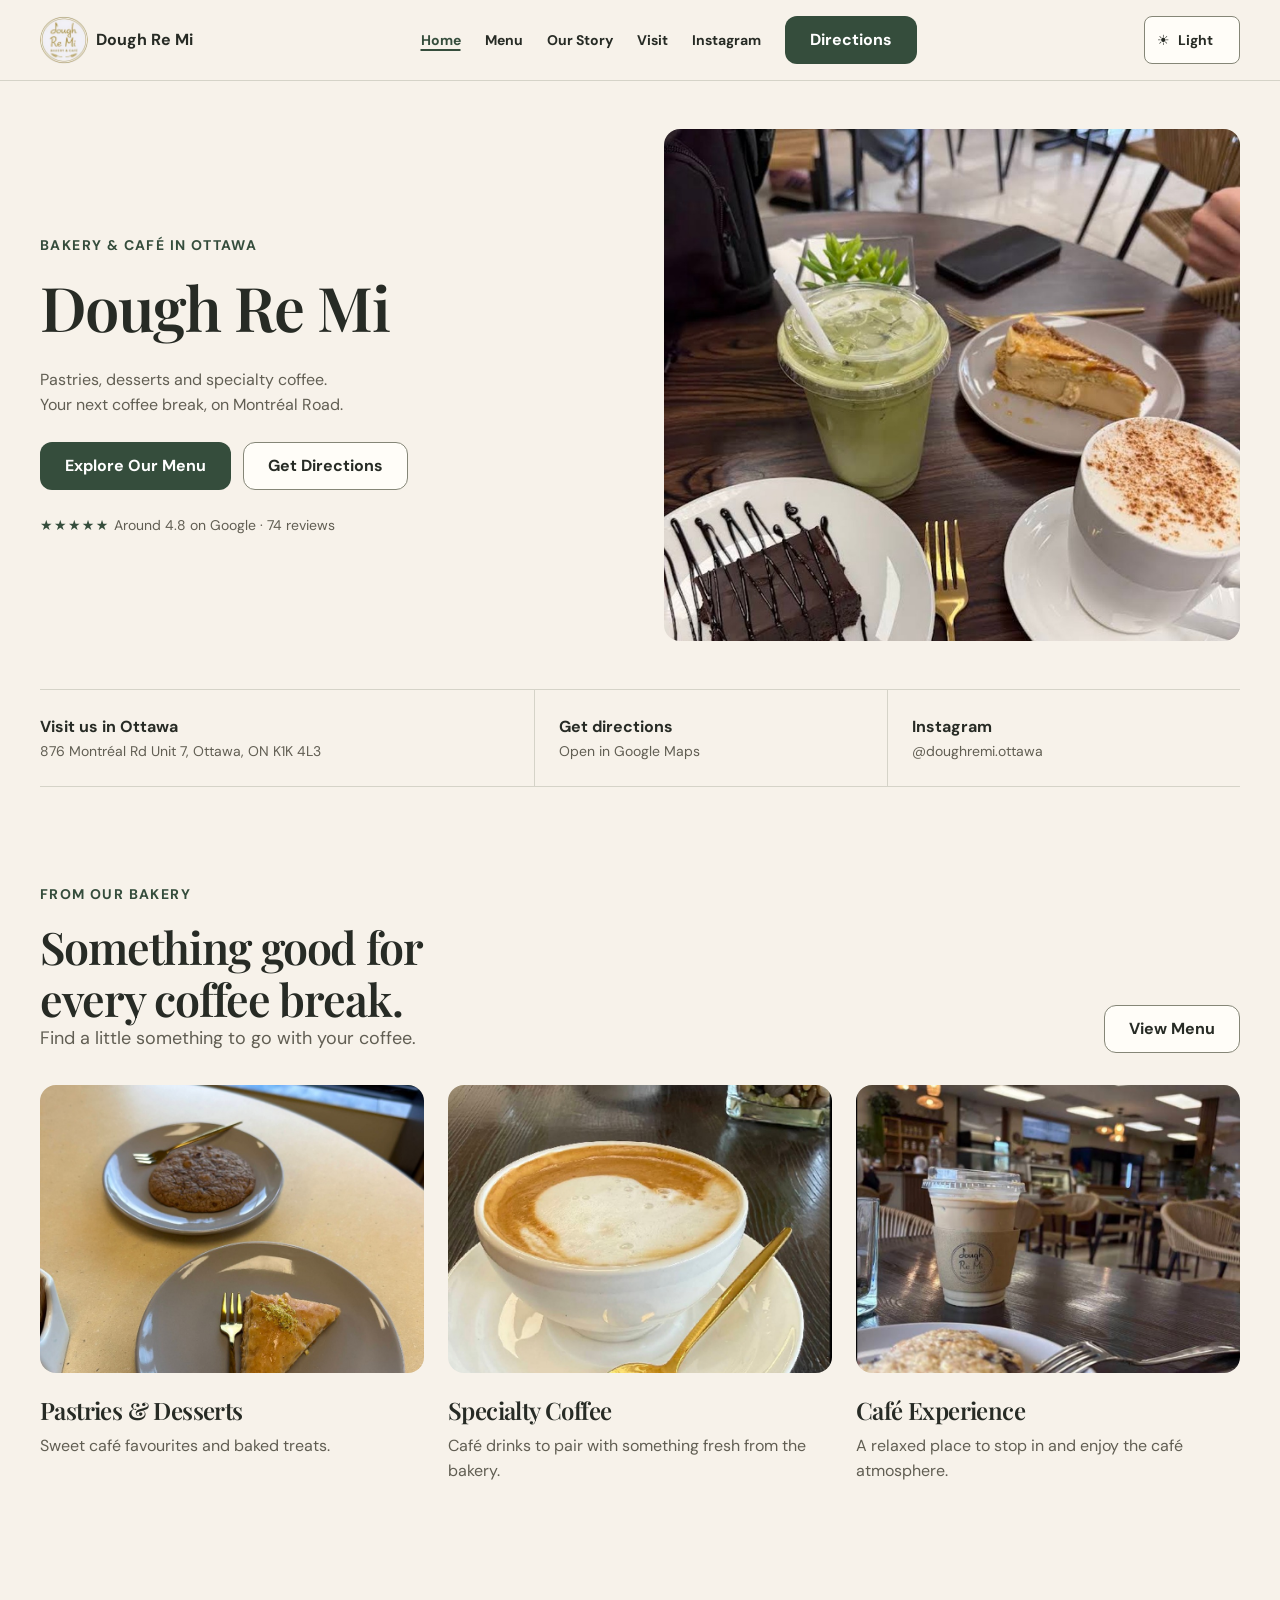
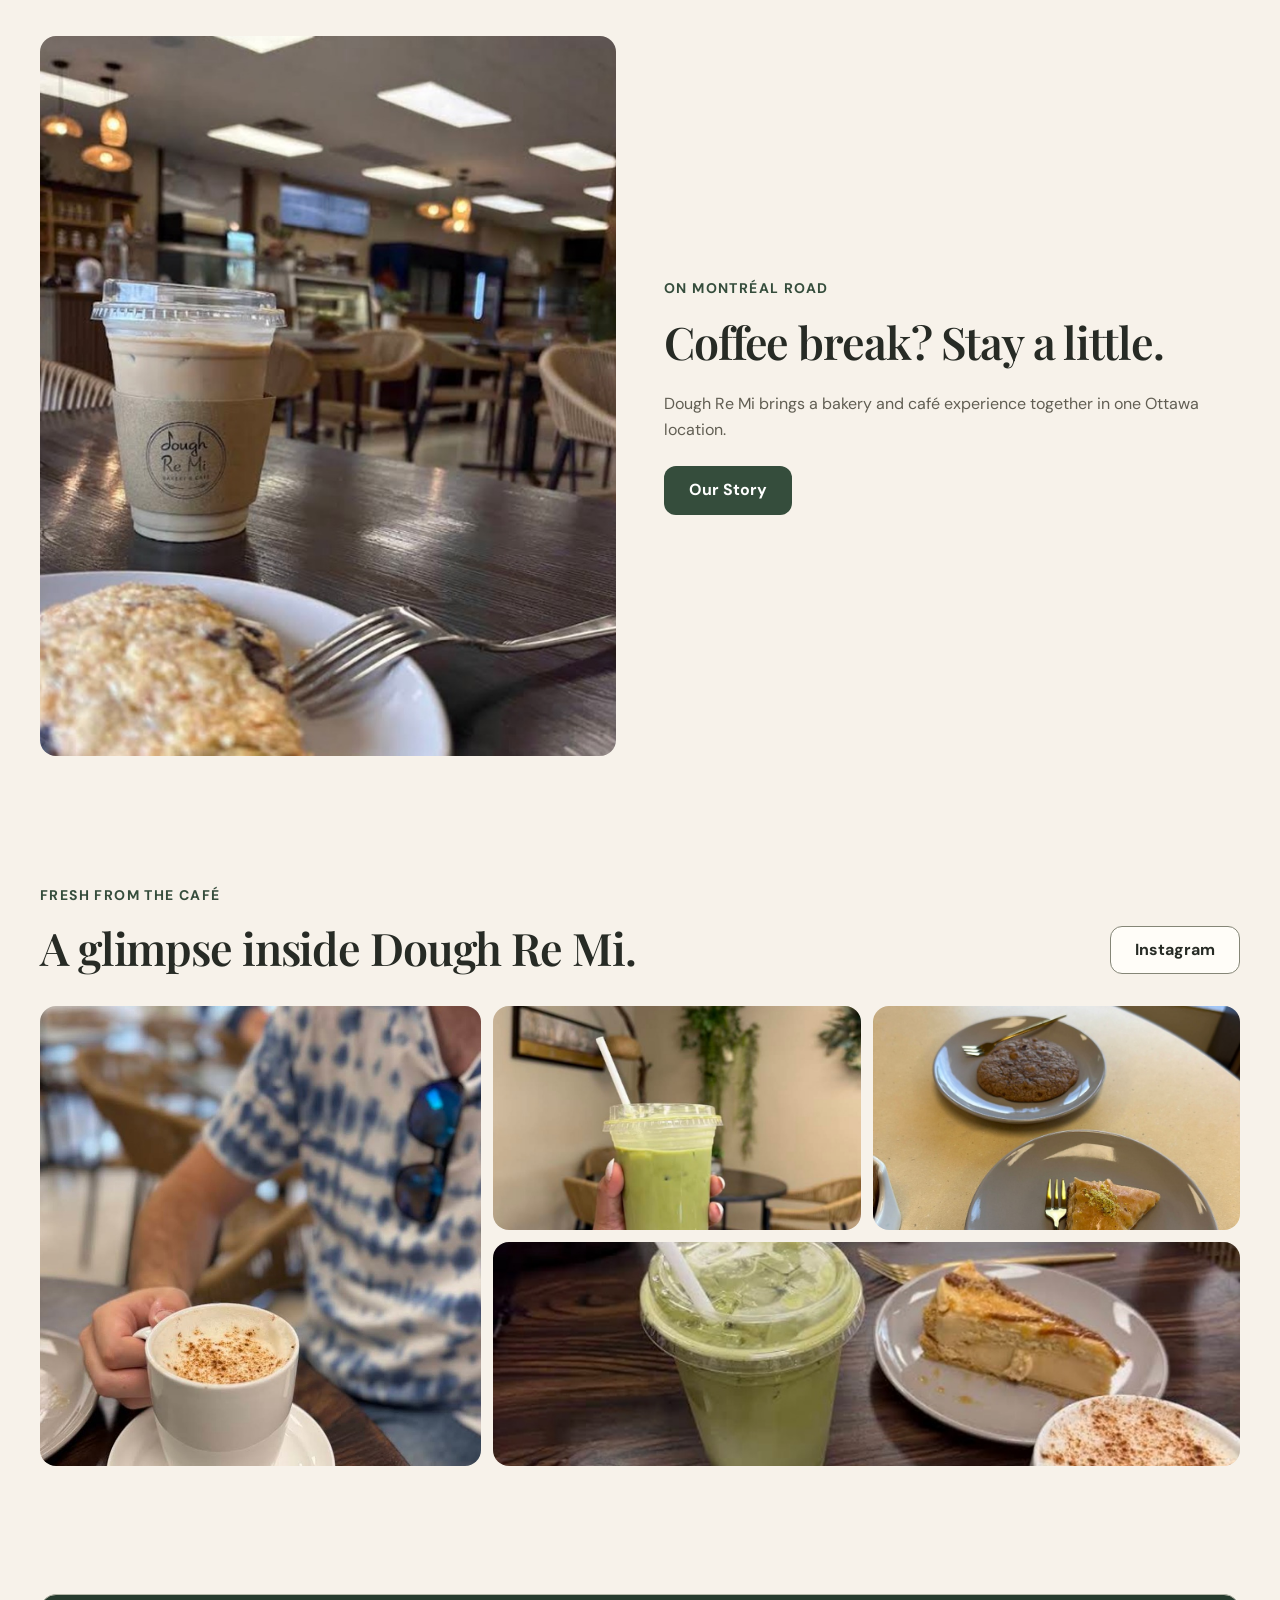
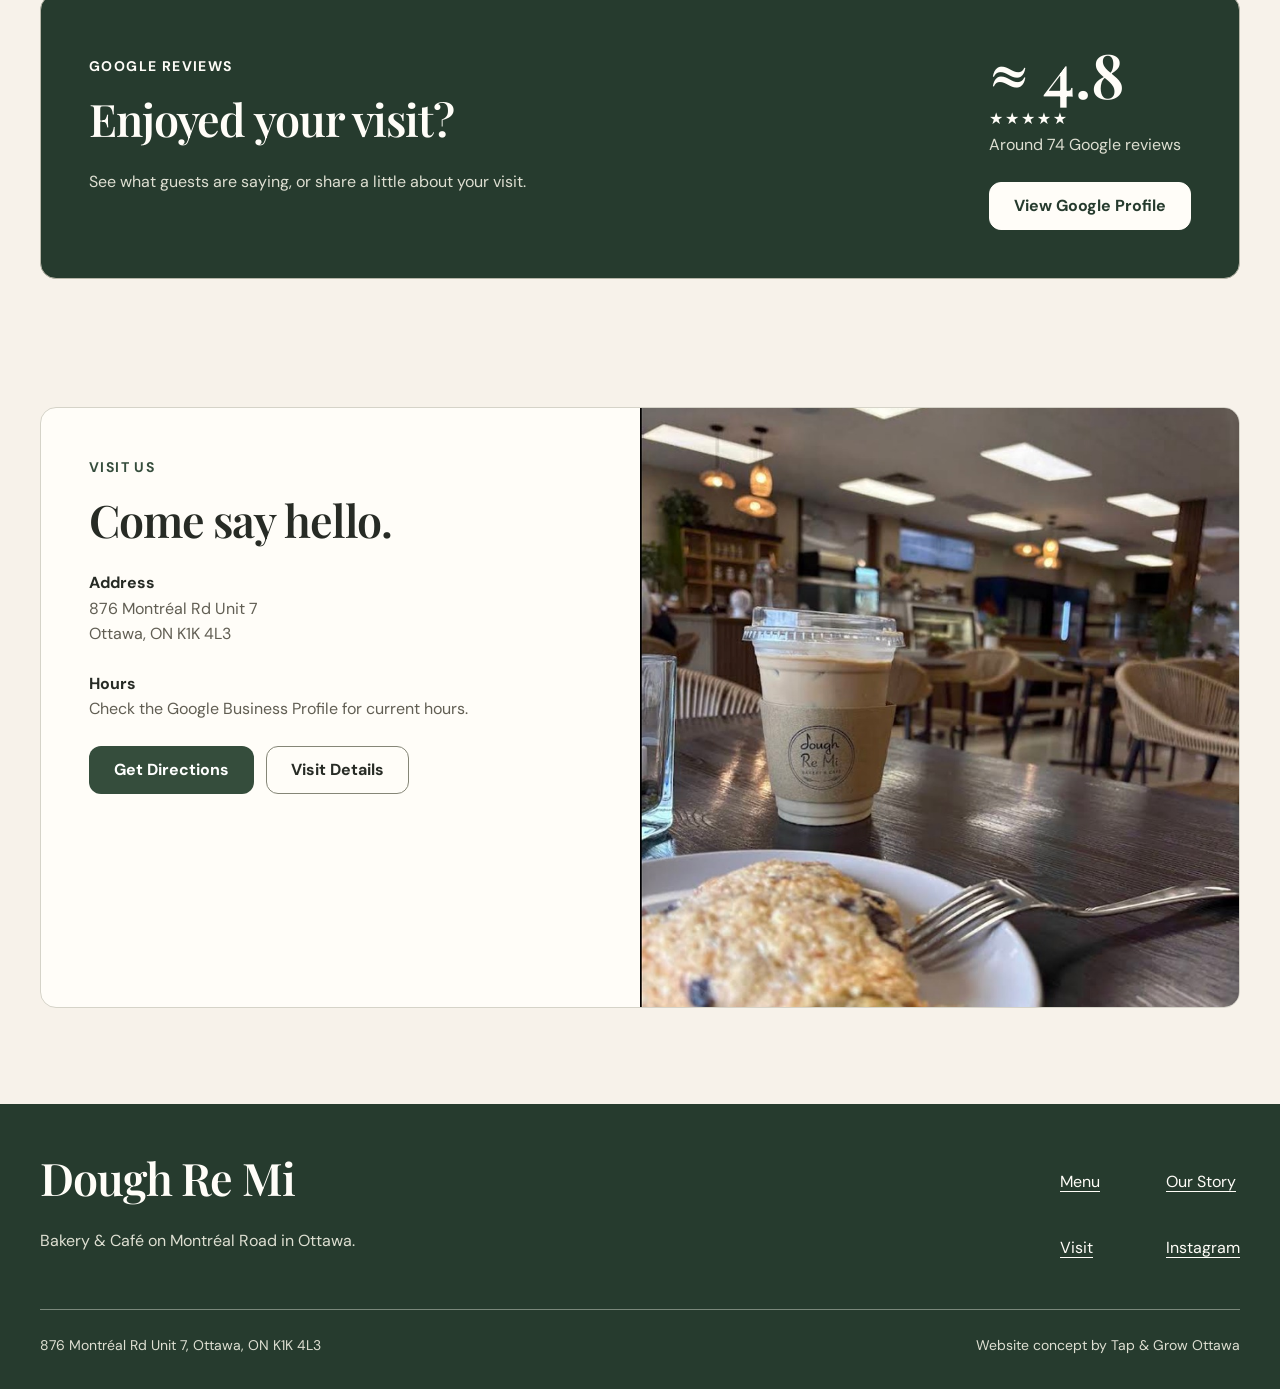
==== commit b9d74d48: "Refine light/dark theme UX and redesign dark palette" ====
--- a/website/index.html
+++ b/website/index.html
@@ -10,19 +10,21 @@
 <link rel="canonical" href="https://mojiiv1.github.io/dough-re-mi-growth-page/website/">
 <script>
     (() => {
-      let preference = 'system';
-      try { const saved = localStorage.getItem('dough-theme'); if (['light', 'dark', 'system'].includes(saved)) preference = saved; } catch {}
-      const theme = preference === 'system' ? (matchMedia('(prefers-color-scheme: dark)').matches ? 'dark' : 'light') : preference;
+      let theme = 'light';
+      try {
+        const saved = localStorage.getItem('dough-theme');
+        theme = saved === 'dark' ? 'dark' : 'light';
+        if (saved !== null && saved !== theme) localStorage.setItem('dough-theme', theme);
+      } catch {}
       document.documentElement.dataset.theme = theme;
-      document.documentElement.dataset.themePreference = preference;
-      document.querySelector('meta[name="theme-color"]').content = theme === 'dark' ? '#141b16' : '#f7f2ea';
+      document.querySelector('meta[name="theme-color"]').content = theme === 'dark' ? '#101713' : '#f7f2ea';
     })();
   </script>
 <link rel="preconnect" href="https://fonts.googleapis.com">
 <link rel="preconnect" href="https://fonts.gstatic.com" crossorigin>
 <link href="https://fonts.googleapis.com/css2?family=DM+Sans:wght@400;700&family=Playfair+Display:wght@600&display=swap" rel="stylesheet">
-<link rel="stylesheet" href="assets/tokens.css?v=20261003-system">
-<link rel="stylesheet" href="assets/styles.css?v=20261003-system">
+<link rel="stylesheet" href="assets/tokens.css?v=20261003-two-theme">
+<link rel="stylesheet" href="assets/styles.css?v=20261003-two-theme">
 <meta property="og:type" content="website">
 <meta property="og:title" content="Dough Re Mi Bakery & Cafe | Ottawa, ON">
 <meta property="og:description" content="Dough Re Mi Bakery & Cafe on Montréal Road in Ottawa — baked goods, pastries, desserts and specialty café drinks.">
@@ -37,25 +39,20 @@
 </nav>
 <div class="actions">
 <div class="theme" data-theme-control>
-  <button class="theme-trigger" type="button" aria-label="Change appearance" aria-expanded="false" aria-controls="theme-panel" data-theme-trigger>
-    <span class="theme-trigger-icon" aria-hidden="true" data-theme-trigger-icon>◐</span>
-    <span class="theme-trigger-text">Theme</span>
+  <button class="theme-trigger" type="button" aria-label="Theme: light. Change appearance" aria-expanded="false" aria-controls="theme-panel" data-theme-trigger>
+    <span class="theme-trigger-icon" aria-hidden="true" data-theme-trigger-icon>☀</span>
+    <span class="theme-trigger-text" data-theme-trigger-text>Light</span>
   </button>
   <div class="theme-menu" id="theme-panel" data-theme-panel hidden>
     <p class="theme-menu-label">Appearance</p>
     <button class="theme-option" type="button" data-theme-option="light" aria-pressed="false">
       <span class="theme-option-icon" aria-hidden="true">☀</span>
-      <span class="theme-option-copy"><strong>Light</strong><small>Always use light</small></span>
+      <strong>Light</strong>
       <span class="theme-check" aria-hidden="true">✓</span>
     </button>
-    <button class="theme-option" type="button" data-theme-option="system" aria-pressed="false">
-      <span class="theme-option-icon" aria-hidden="true">◐</span>
-      <span class="theme-option-copy"><strong>System</strong><small>Match your device</small></span>
-      <span class="theme-check" aria-hidden="true">✓</span>
-    </button>
-    <button class="theme-option" type="button" data-theme-option="dark" aria-pressed="false">
+<button class="theme-option" type="button" data-theme-option="dark" aria-pressed="false">
       <span class="theme-option-icon" aria-hidden="true">☾</span>
-      <span class="theme-option-copy"><strong>Dark</strong><small>Always use dark</small></span>
+      <strong>Dark</strong>
       <span class="theme-check" aria-hidden="true">✓</span>
     </button>
   </div>
@@ -191,6 +188,6 @@
 </div>
 </div>
 </footer>
-<script src="assets/site.js?v=20261003-system"></script>
+<script src="assets/site.js?v=20261003-two-theme"></script>
 </body>
 </html>
--- a/website/assets/tokens.css
+++ b/website/assets/tokens.css
@@ -6,6 +6,8 @@
   --text: #272b25;
   --text-muted: #615e53;
   --border: #d5d3c8;
+  --border-strong: #b5b5a7;
+  --coffee-accent: #615e53;
   --control-border: #858677;
   --accent: #354d3c;
   --accent-hover: #253b2c;
@@ -20,6 +22,13 @@
   --inverse-text: #fffdf8;
   --inverse-muted: #dedfd2;
   --inverse-border: #7a887b;
+  --footer-bg: var(--inverse-bg);
+  --review-bg: var(--inverse-bg);
+  --review-stars: var(--inverse-text);
+  --review-button-bg: var(--inverse-text);
+  --review-button-text: var(--inverse-bg);
+  --review-button-border: var(--inverse-text);
+  --review-button-hover: var(--inverse-muted);
   --overlay: #101611e8;
   --space-1: .25rem;
   --space-2: .5rem;
@@ -54,23 +63,36 @@
 }
 html[data-theme='dark'] {
   color-scheme: dark;
-  --bg: #141b16;
-  --surface: #1e2821;
-  --surface-raised: #29362c;
-  --text: #f7f2ea;
-  --text-muted: #c7c7b9;
-  --border: #465246;
-  --control-border: #83927f;
-  --accent: #bdd0aa;
-  --accent-hover: #d4e2c6;
-  --accent-on: #1b2b1c;
-  --accent-soft: #33452f;
-  --focus: #f1c579;
+  --bg: #101713;
+  --surface: #17211b;
+  --surface-raised: #1e2a22;
+  --text: #f4efe7;
+  --text-muted: #beb5aa;
+  --border: rgba(244, 239, 231, .12);
+  --border-strong: rgba(244, 239, 231, .20);
+  --control-border: #84917c;
+  --accent: #b5c79f;
+  --accent-hover: #c6d5b5;
+  --accent-on: #17211b;
+  --accent-soft: #30412c;
+  --coffee-accent: #c5a184;
+  --focus: #f0c979;
+  --focus-inverse: #f0c979;
   --success: #b1d8b9;
-  --warning: #f1c579;
+  --warning: #f0c979;
   --danger: #ffb6ae;
-  --inverse-bg: #0e1711;
-  --elevation-menu: 0 8px 24px #00000040;
+  --inverse-bg: #17211b;
+  --inverse-text: #f4efe7;
+  --inverse-muted: #beb5aa;
+  --inverse-border: #84917c;
+  --footer-bg: #0c100e;
+  --review-bg: #2b3e30;
+  --review-stars: #f0c979;
+  --review-button-bg: var(--surface-raised);
+  --review-button-text: var(--text);
+  --review-button-border: var(--control-border);
+  --review-button-hover: var(--accent-soft);
+  --elevation-menu: 0 4px 12px #10171333;
 }
 @media (min-width: 768px) {
   :root { --gutter: var(--space-8); --section-space: var(--space-24); }
--- a/website/assets/styles.css
+++ b/website/assets/styles.css
@@ -35,14 +35,12 @@
 .icon-btn { min-width: 3rem; }
 .menu-btn { display: none; }
 .theme { position: relative; }
-.theme-trigger { display: flex; align-items: center; gap: var(--space-2); font-size: var(--text-small); font-weight: 700; }
+.theme-trigger { min-width: var(--space-24); display: flex; align-items: center; gap: var(--space-2); font-size: var(--text-small); font-weight: 700; }
 .theme-trigger:hover, .icon-btn:hover { background: var(--accent-soft); }
-.theme-menu { position: absolute; right: 0; top: calc(100% + var(--space-2)); width: 16rem; padding: var(--space-2); border: 1px solid var(--control-border); border-radius: var(--radius-button); background: var(--surface-raised); box-shadow: var(--elevation-menu); }
+.theme-menu { position: absolute; right: 0; top: calc(100% + var(--space-2)); width: 12rem; z-index: 1; padding: var(--space-2); border: 1px solid var(--control-border); border-radius: var(--radius-button); background: var(--surface-raised); box-shadow: var(--elevation-menu); }
 .theme-menu-label { color: var(--text-muted); margin: var(--space-2); font-size: var(--text-small); }
-.theme-option { width: 100%; display: grid; grid-template-columns: 1.5rem 1fr 1rem; gap: var(--space-3); align-items: center; border: 0; border-radius: var(--radius-control); padding: var(--space-3); background: transparent; color: var(--text); text-align: left; }
+.theme-option { min-height: 3rem; width: 100%; display: grid; grid-template-columns: 1.5rem 1fr 1rem; gap: var(--space-3); align-items: center; border: 0; border-radius: var(--radius-control); padding: var(--space-3); background: transparent; color: var(--text); text-align: left; }
 .theme-option:hover, .theme-option[aria-pressed='true'] { background: var(--accent-soft); }
-.theme-option-copy { display: grid; }
-.theme-option-copy small { font-size: var(--text-small); color: var(--text-muted); }
 .theme-check { visibility: hidden; }
 .theme-option[aria-pressed='true'] .theme-check { visibility: visible; }
 .btn { min-height: 3rem; display: inline-flex; align-items: center; justify-content: center; gap: var(--space-2); padding: var(--space-3) var(--space-6); border: 1px solid transparent; border-radius: var(--radius-button); font-weight: 700; line-height: 1.4; text-align: center; text-decoration: none; }
@@ -55,7 +53,7 @@
 .hero-content, .page-hero .container { grid-column: 1; grid-row: 1; width: auto; margin: 0; padding-block: var(--space-8); min-width: 0; }
 .hero p:not(.eyebrow), .page-hero p:not(.eyebrow) { color: var(--text-muted); }
 .hero-ctas { display: flex; flex-wrap: wrap; gap: var(--space-3); margin-top: var(--space-6); }
-.hero .social-proof { margin: var(--space-6) 0 0; font-size: var(--text-small); }
+.hero p.social-proof { color: var(--coffee-accent); margin: var(--space-6) 0 0; font-size: var(--text-small); }
 .stars { color: var(--accent); letter-spacing: .1em; }
 .quick { margin-top: var(--space-12); }
 .quick-grid { display: grid; grid-template-columns: 1.4fr 1fr 1fr; border-block: 1px solid var(--border); }
@@ -84,12 +82,13 @@
 .gallery .large { grid-row: span 2; }
 .gallery .wide { grid-column: span 2; }
 .review, .footer, .lightbox { --focus: var(--focus-inverse); }
-.review { padding: var(--space-12); display: flex; align-items: center; justify-content: space-between; gap: var(--space-12); background: var(--inverse-bg); color: var(--inverse-text); border-radius: var(--radius-media); }
-.review .eyebrow, .review .stars { color: var(--inverse-text); }
+.review { padding: var(--space-12); display: flex; align-items: center; justify-content: space-between; gap: var(--space-12); background: var(--review-bg); color: var(--inverse-text); border: 1px solid var(--border-strong); border-radius: var(--radius-media); }
+.review .eyebrow { color: var(--inverse-text); }
+.review .stars { color: var(--review-stars); }
 .review p { color: var(--inverse-muted); }
 .review strong { font: 600 var(--text-h1)/1 var(--font-display); }
-.review .secondary { background: var(--inverse-text); color: var(--inverse-bg); border-color: var(--inverse-text); }
-.review .secondary:hover { opacity: .85; }
+.review .secondary { background: var(--review-button-bg); color: var(--review-button-text); border-color: var(--review-button-border); }
+.review .secondary:hover { background: var(--review-button-hover); }
 .visit { display: grid; grid-template-columns: repeat(2,minmax(0,1fr)); background: var(--surface); border: 1px solid var(--border); border-radius: var(--radius-media); overflow: hidden; }
 .visit-copy { padding: var(--space-12); }
 .visit img { width: 100%; height: 100%; object-fit: cover; }
@@ -125,7 +124,7 @@
 .toast { position: fixed; left: 50%; bottom: calc(6rem + env(safe-area-inset-bottom)); z-index: 300; max-width: calc(100% - 2rem); padding: var(--space-3) var(--space-4); transform: translateX(-50%); border-radius: var(--radius-control); background: var(--text); color: var(--bg); opacity: 0; pointer-events: none; transition: opacity var(--motion-exit) var(--ease-standard); }
 .toast.show { opacity: 1; transition-duration: var(--motion-enter); }
 .mobilebar { display: none; }
-.footer { padding: var(--space-12) 0 var(--space-8); background: var(--inverse-bg); color: var(--inverse-text); }
+.footer { padding: var(--space-12) 0 var(--space-8); background: var(--footer-bg); color: var(--inverse-text); }
 .footer p, .footer-bottom { color: var(--inverse-muted); }
 .footer-grid, .footer-bottom { display: flex; justify-content: space-between; gap: var(--space-8); }
 .footer nav { display: grid; grid-template-columns: 1fr 1fr; gap: var(--space-2) var(--space-8); }
@@ -148,7 +147,8 @@
   .nav { min-height: 4.5rem; }
   .brand img { width: 2rem; height: 2rem; }
   .brand span { max-width: 5rem; }
-  .theme-trigger-icon { display: none; }
+  .theme-trigger-text { display: none; }
+  .theme-trigger { min-width: 3rem; justify-content: center; }
   .theme-menu { right: -3.5rem; }
   .hero, .page-hero { grid-template-columns: 1fr; margin-top: var(--space-8); gap: var(--space-6); }
   .hero-content, .page-hero .container { grid-row: 1; padding: 0; }
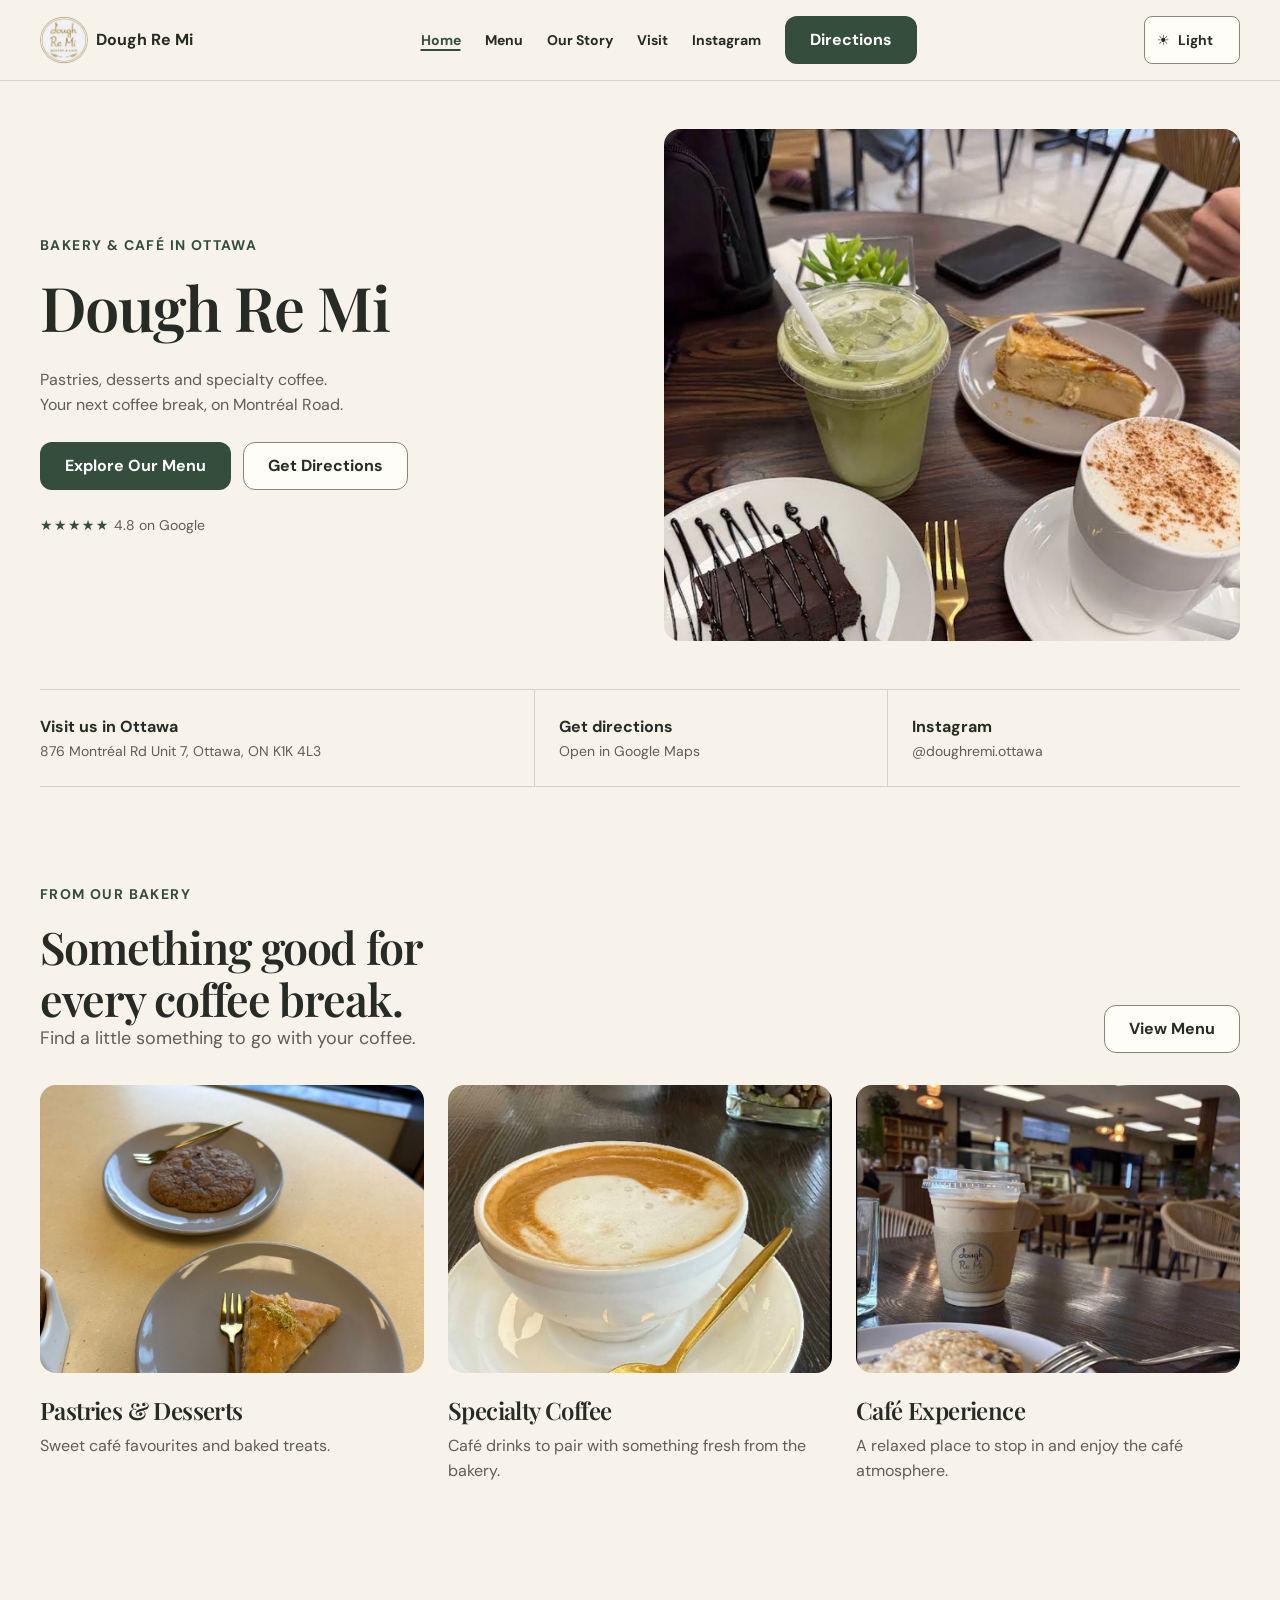
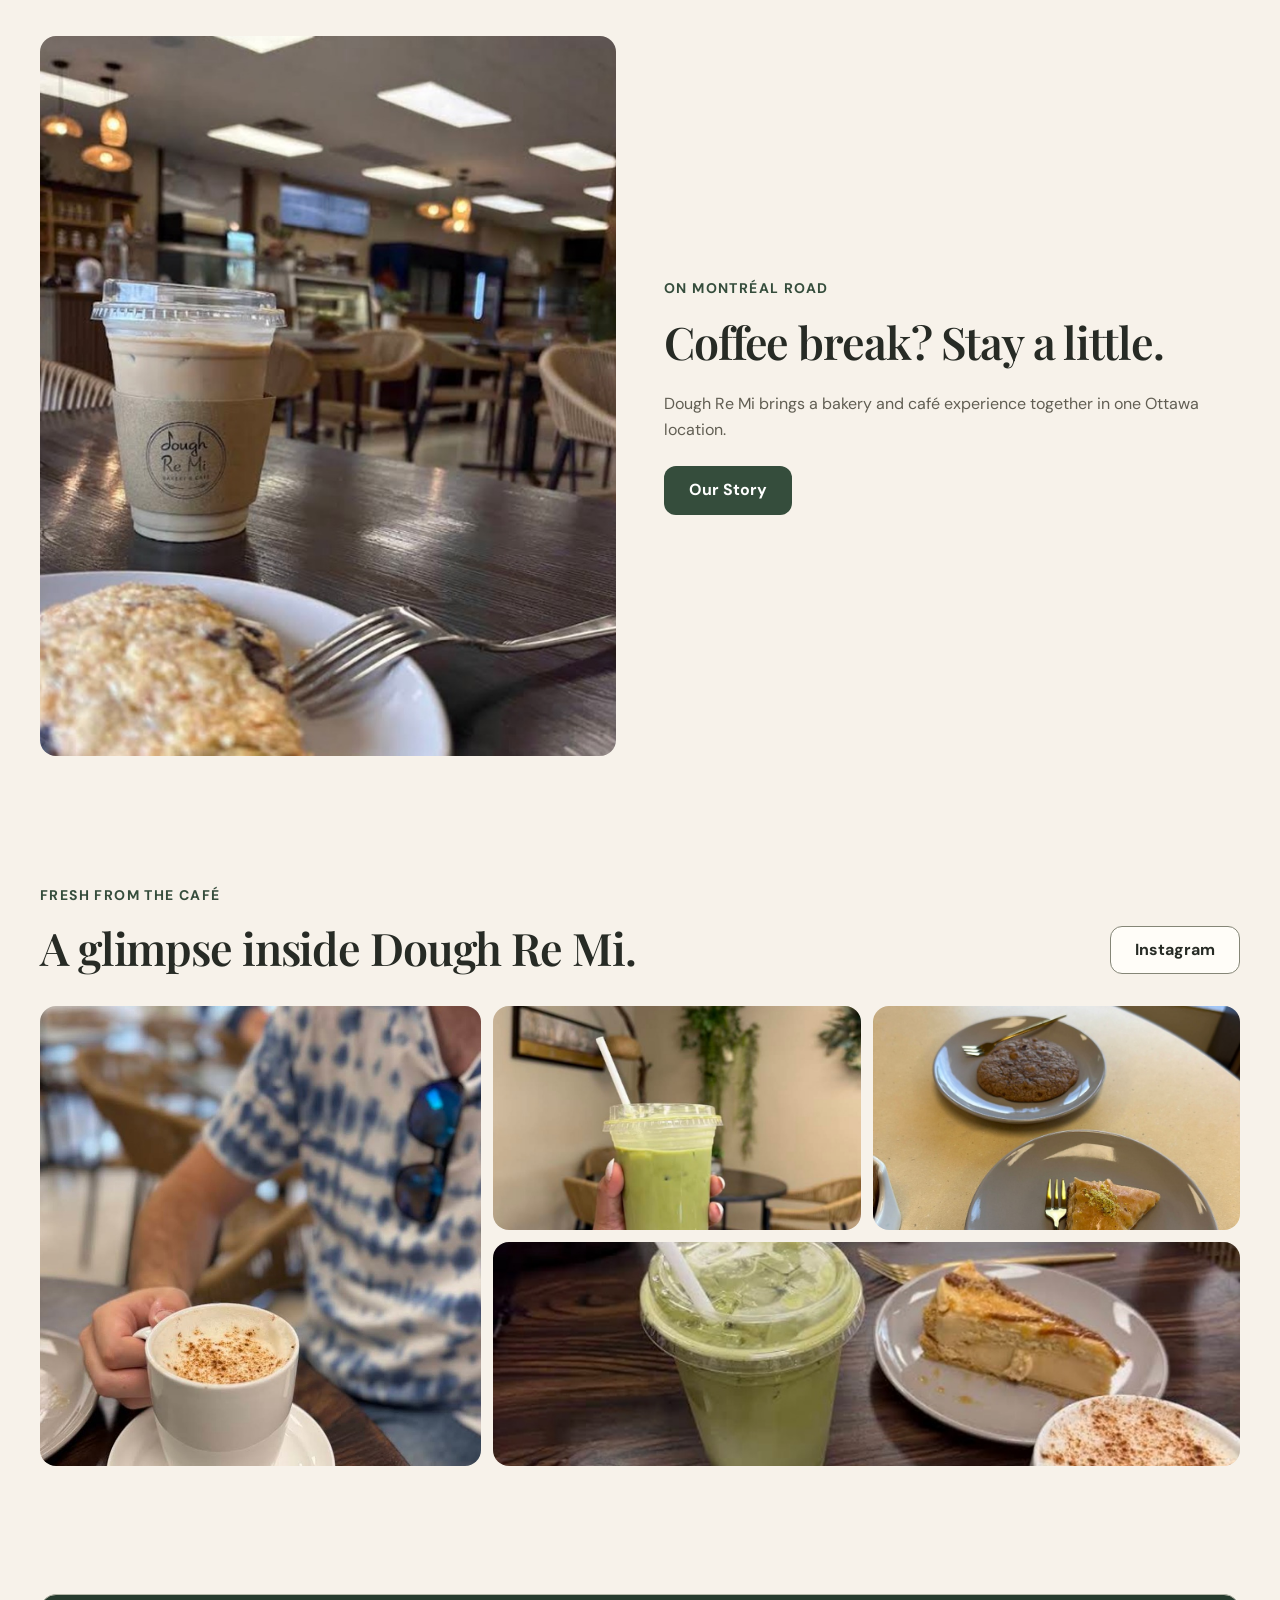
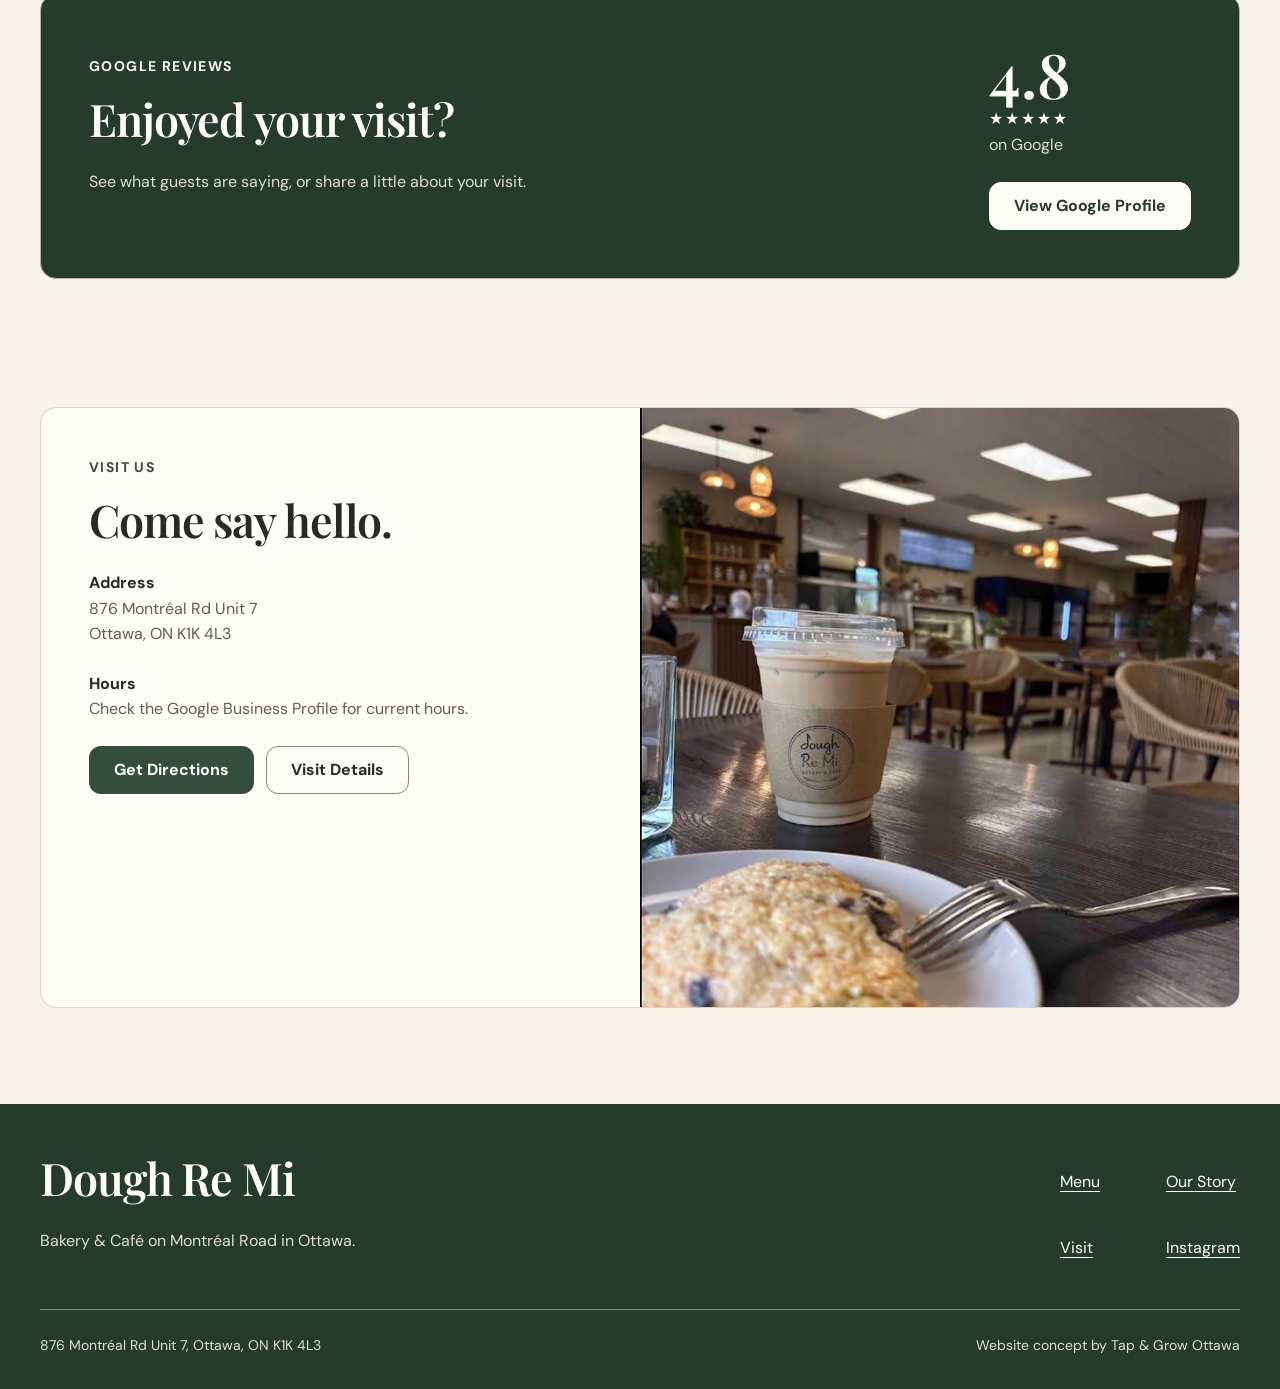
==== commit 56956b95: "Polish cafe content and production readiness" ====
--- a/website/index.html
+++ b/website/index.html
@@ -68,7 +68,7 @@
 <p>Pastries, desserts and specialty coffee.<br>Your next coffee break, on Montréal Road.</p>
 <div class="hero-ctas"><a class="btn primary" href="menu/index.html">Explore Our Menu</a><a class="btn secondary" href="https://maps.app.goo.gl/B6CUK27HFEZUmbQdA" target="_blank" rel="noopener">Get Directions</a>
 </div>
-<p class="social-proof"><span class="stars" aria-hidden="true">★★★★★</span> Around 4.8 on Google · 74 reviews</p>
+<p class="social-proof"><span class="stars" aria-hidden="true">★★★★★</span> 4.8 on Google</p>
 </div>
 </section>
 <section class="quick">
@@ -142,9 +142,9 @@
 <h2>Enjoyed your visit?</h2>
 <p>See what guests are saying, or share a little about your visit.</p>
 </div>
-<div><strong>≈ 4.8</strong>
+<div><strong>4.8</strong>
 <div class="stars" aria-hidden="true">★★★★★</div>
-<p>Around 74 Google reviews</p><a class="btn secondary" href="https://maps.app.goo.gl/B6CUK27HFEZUmbQdA" target="_blank" rel="noopener">View Google Profile</a>
+<p>on Google</p><a class="btn secondary" href="https://maps.app.goo.gl/B6CUK27HFEZUmbQdA" target="_blank" rel="noopener">View Google Profile</a>
 </div>
 </div>
 </section>
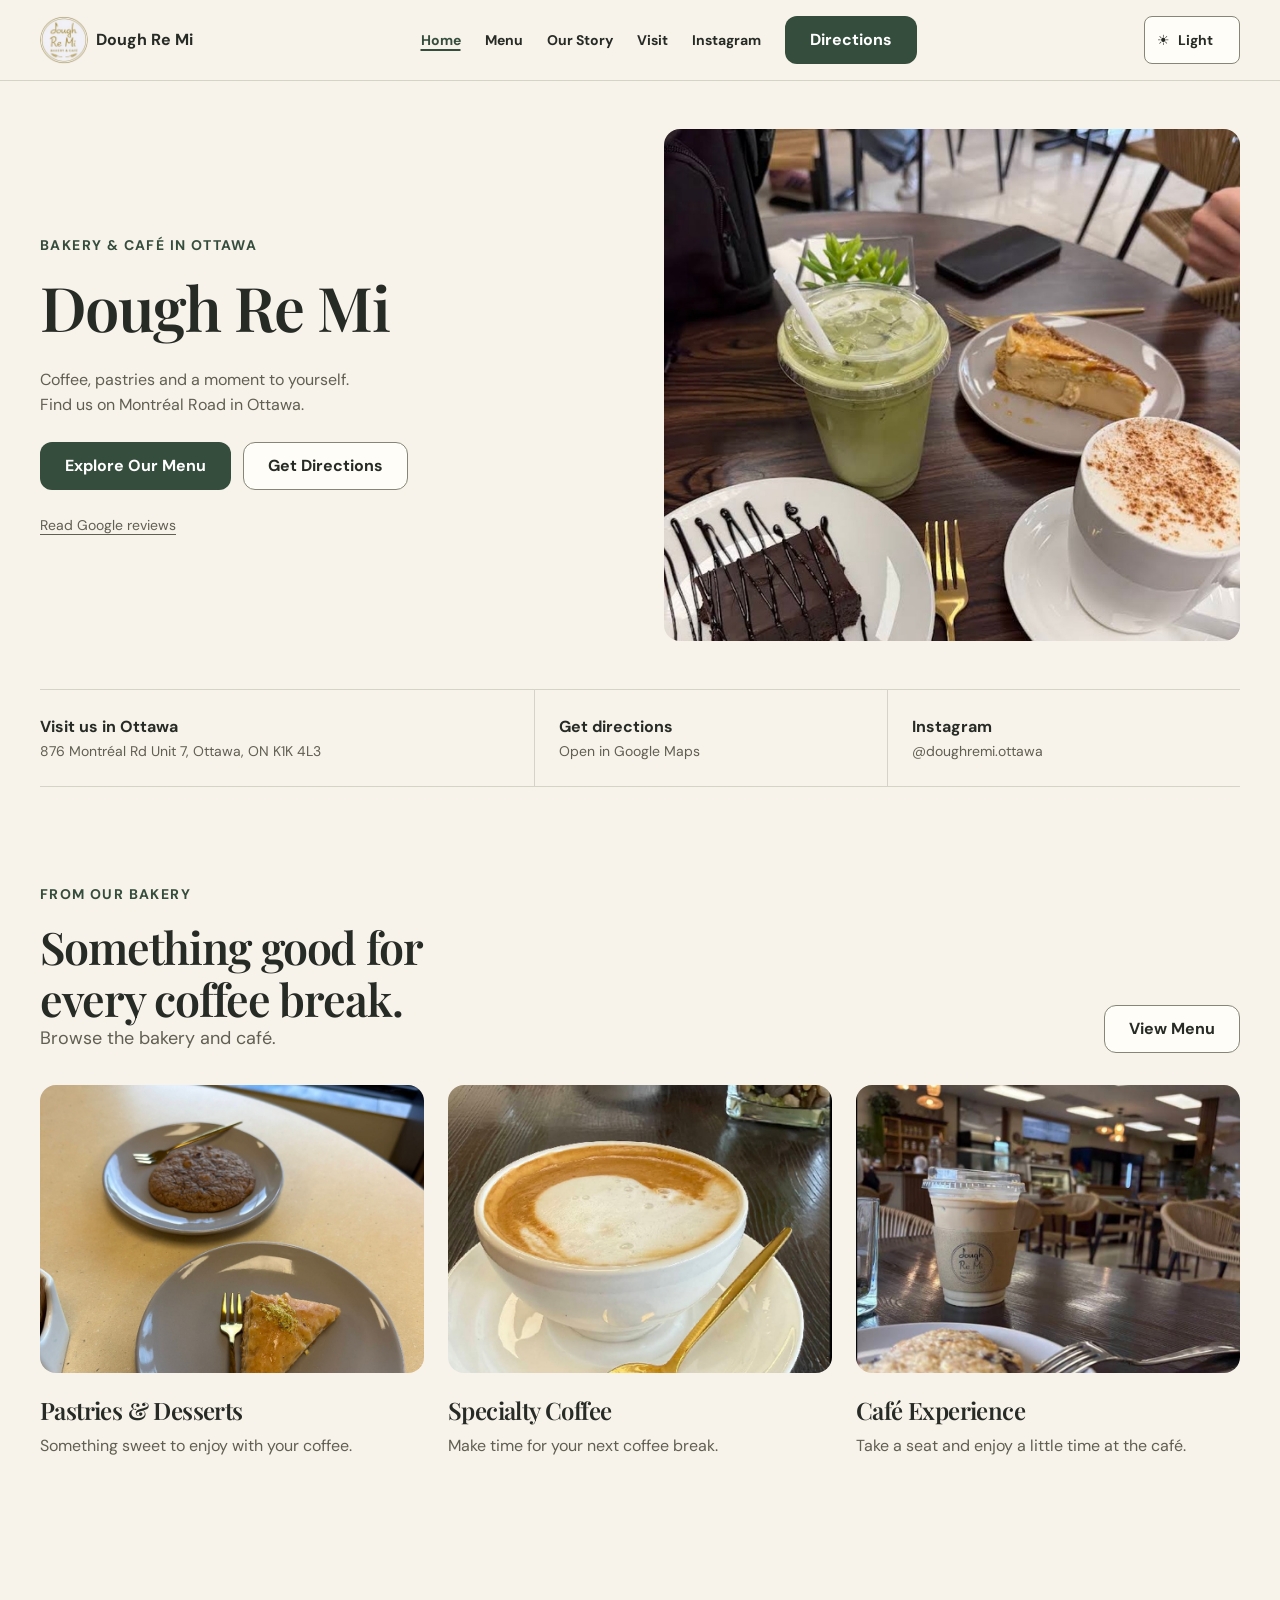
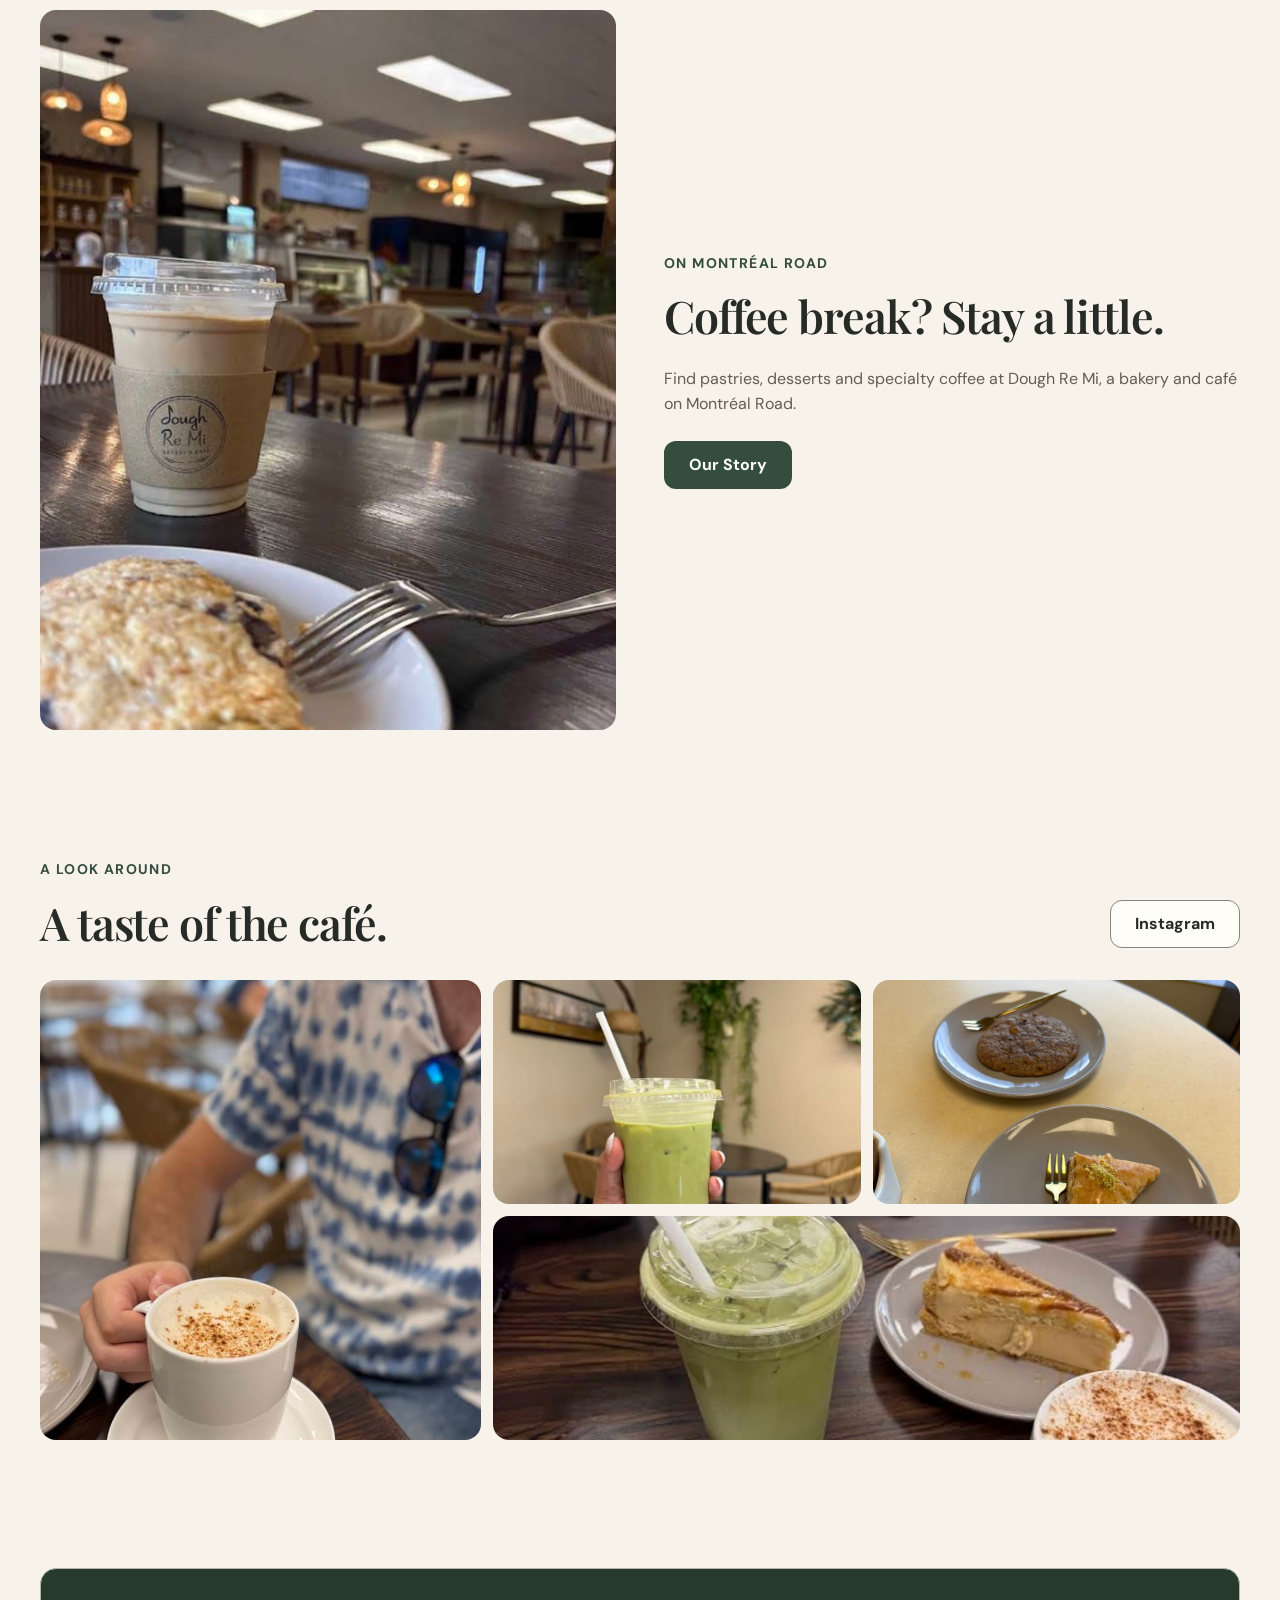
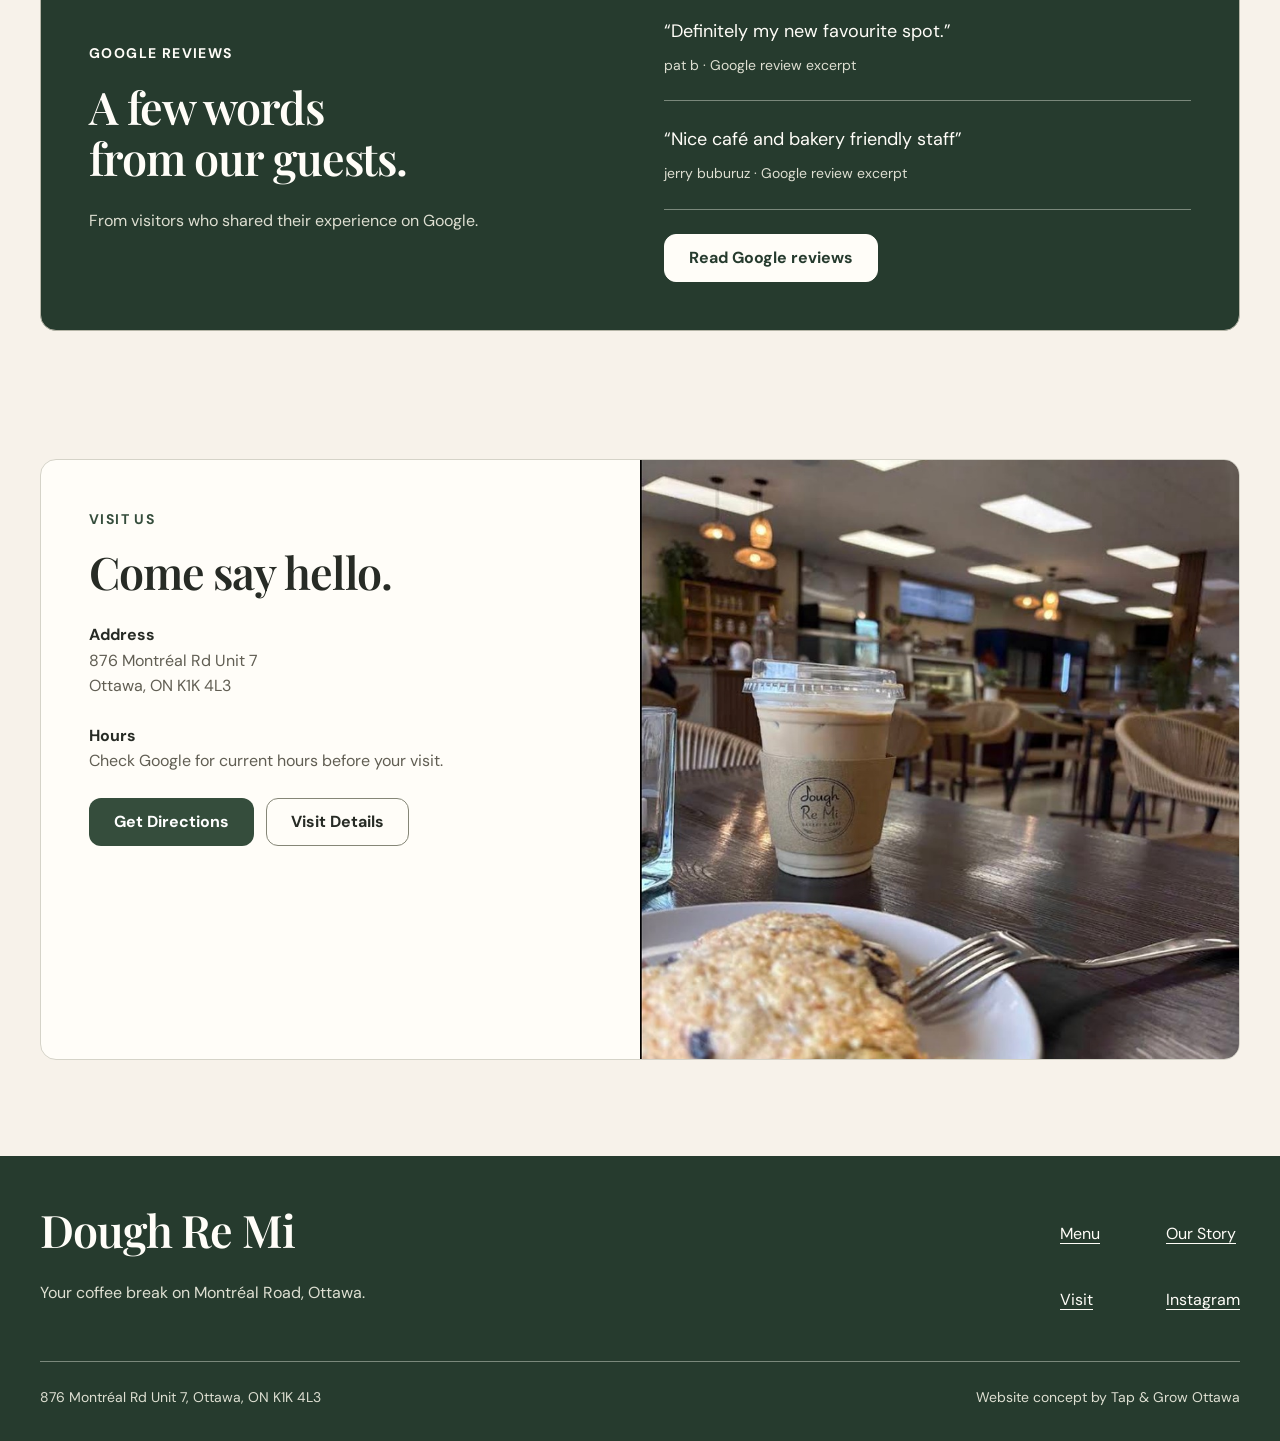
==== commit 675d4a8a: "Refine warm dark hierarchy, cafe copy and verified review excerpts" ====
--- a/website/index.html
+++ b/website/index.html
@@ -17,14 +17,14 @@
         if (saved !== null && saved !== theme) localStorage.setItem('dough-theme', theme);
       } catch {}
       document.documentElement.dataset.theme = theme;
-      document.querySelector('meta[name="theme-color"]').content = theme === 'dark' ? '#101713' : '#f7f2ea';
+      document.querySelector('meta[name="theme-color"]').content = theme === 'dark' ? '#1b211c' : '#f7f2ea';
     })();
   </script>
 <link rel="preconnect" href="https://fonts.googleapis.com">
 <link rel="preconnect" href="https://fonts.gstatic.com" crossorigin>
 <link href="https://fonts.googleapis.com/css2?family=DM+Sans:wght@400;700&family=Playfair+Display:wght@600&display=swap" rel="stylesheet">
-<link rel="stylesheet" href="assets/tokens.css?v=20261003-two-theme">
-<link rel="stylesheet" href="assets/styles.css?v=20261003-two-theme">
+<link rel="stylesheet" href="assets/tokens.css?v=20261004-cafe">
+<link rel="stylesheet" href="assets/styles.css?v=20261004-cafe">
 <meta property="og:type" content="website">
 <meta property="og:title" content="Dough Re Mi Bakery & Cafe | Ottawa, ON">
 <meta property="og:description" content="Dough Re Mi Bakery & Cafe on Montréal Road in Ottawa — baked goods, pastries, desserts and specialty café drinks.">
@@ -65,10 +65,10 @@
 <div class="container hero-content">
 <p class="eyebrow">Bakery & Café in Ottawa</p>
 <h1>Dough Re Mi</h1>
-<p>Pastries, desserts and specialty coffee.<br>Your next coffee break, on Montréal Road.</p>
+<p>Coffee, pastries and a moment to yourself.<br>Find us on Montréal Road in Ottawa.</p>
 <div class="hero-ctas"><a class="btn primary" href="menu/index.html">Explore Our Menu</a><a class="btn secondary" href="https://maps.app.goo.gl/B6CUK27HFEZUmbQdA" target="_blank" rel="noopener">Get Directions</a>
 </div>
-<p class="social-proof"><span class="stars" aria-hidden="true">★★★★★</span> 4.8 on Google</p>
+<p class="social-proof"><a href="https://maps.app.goo.gl/B6CUK27HFEZUmbQdA" target="_blank" rel="noopener">Read Google reviews</a></p>
 </div>
 </section>
 <section class="quick">
@@ -89,26 +89,26 @@
 <div>
 <p class="eyebrow">From our bakery</p>
 <h2>Something good for every coffee break.</h2>
-<p class="lead">Find a little something to go with your coffee.</p>
+<p class="lead">Browse the bakery and café.</p>
 </div><a class="btn secondary" href="menu/index.html">View Menu</a>
 </div>
 <div class="grid3">
 <article class="card"><img src="../assets/highlight-2.jpg" alt="Pastry dessert at Dough Re Mi" loading="lazy" width="900" height="900" decoding="async">
 <div class="card-copy">
 <h3>Pastries & Desserts</h3>
-<p>Sweet café favourites and baked treats.</p>
+<p>Something sweet to enjoy with your coffee.</p>
 </div>
 </article>
 <article class="card"><img src="../assets/highlight-1.jpg" alt="Specialty café drink at Dough Re Mi" loading="lazy" width="900" height="900" decoding="async">
 <div class="card-copy">
 <h3>Specialty Coffee</h3>
-<p>Café drinks to pair with something fresh from the bakery.</p>
+<p>Make time for your next coffee break.</p>
 </div>
 </article>
 <article class="card"><img src="../assets/highlight-6.jpg" alt="Dough Re Mi café interior" loading="lazy" width="900" height="900" decoding="async">
 <div class="card-copy">
 <h3>Café Experience</h3>
-<p>A relaxed place to stop in and enjoy the café atmosphere.</p>
+<p>Take a seat and enjoy a little time at the café.</p>
 </div>
 </article>
 </div>
@@ -119,7 +119,7 @@
 <div>
 <p class="eyebrow">On Montréal Road</p>
 <h2>Coffee break? Stay a little.</h2>
-<p>Dough Re Mi brings a bakery and café experience together in one Ottawa location.</p><a class="btn primary" href="about/index.html">Our Story</a>
+<p>Find pastries, desserts and specialty coffee at Dough Re Mi, a bakery and café on Montréal Road.</p><a class="btn primary" href="about/index.html">Our Story</a>
 </div>
 </div>
 </section>
@@ -127,8 +127,8 @@
 <div class="container">
 <div class="section-head">
 <div>
-<p class="eyebrow">Fresh from the café</p>
-<h2>A glimpse inside Dough Re Mi.</h2>
+<p class="eyebrow">A look around</p>
+<h2>A taste of the café.</h2>
 </div><a class="btn secondary" href="https://www.instagram.com/doughremi.ottawa/?hl=en" target="_blank" rel="noopener">Instagram</a>
 </div>
 <div class="gallery"><button class="large" type="button" data-photo><img src="../assets/highlight-5.jpg" alt="A guest holding a warm café drink at Dough Re Mi" loading="lazy" width="900" height="900" decoding="async"></button><button type="button" data-photo><img src="../assets/highlight-3.jpg" alt="Green iced café drink at Dough Re Mi" loading="lazy" width="900" height="900" decoding="async"></button><button type="button" data-photo><img src="../assets/highlight-2.jpg" alt="Pastry dessert at Dough Re Mi" loading="lazy" width="900" height="900" decoding="async"></button><button class="wide" type="button" data-photo><img src="../assets/highlight-4.jpg" alt="Desserts and specialty drinks at Dough Re Mi" loading="lazy" width="900" height="900" decoding="async"></button>
@@ -139,12 +139,13 @@
 <div class="container review">
 <div>
 <p class="eyebrow">Google reviews</p>
-<h2>Enjoyed your visit?</h2>
-<p>See what guests are saying, or share a little about your visit.</p>
+<h2>A few words from our guests.</h2>
+<p>From visitors who shared their experience on Google.</p>
 </div>
-<div><strong>4.8</strong>
-<div class="stars" aria-hidden="true">★★★★★</div>
-<p>on Google</p><a class="btn secondary" href="https://maps.app.goo.gl/B6CUK27HFEZUmbQdA" target="_blank" rel="noopener">View Google Profile</a>
+<div class="review-voices">
+<figure><blockquote><p>“Definitely my new favourite spot.”</p></blockquote><figcaption>pat b · Google review excerpt</figcaption></figure>
+<figure><blockquote><p>“Nice café and bakery friendly staff”</p></blockquote><figcaption>jerry buburuz · Google review excerpt</figcaption></figure>
+<a class="btn secondary" href="https://maps.app.goo.gl/B6CUK27HFEZUmbQdA" target="_blank" rel="noopener">Read Google reviews</a>
 </div>
 </div>
 </section>
@@ -157,7 +158,7 @@
 <p>876 Montréal Rd Unit 7<br>Ottawa, ON K1K 4L3</p>
 </div>
 <div class="detail"><strong>Hours</strong>
-<p>Check the Google Business Profile for current hours.</p>
+<p>Check Google for current hours before your visit.</p>
 </div>
 <div class="hero-ctas"><a class="btn primary" href="https://maps.app.goo.gl/B6CUK27HFEZUmbQdA" target="_blank" rel="noopener">Get Directions</a><a class="btn secondary" href="visit/index.html">Visit Details</a>
 </div>
@@ -179,7 +180,7 @@
 <div class="footer-grid">
 <div>
 <h2>Dough Re Mi</h2>
-<p>Bakery & Café on Montréal Road in Ottawa.</p>
+<p>Your coffee break on Montréal Road, Ottawa.</p>
 </div>
 <nav aria-label="Footer navigation"><a href="menu/index.html">Menu</a><a href="about/index.html">Our Story</a><a href="visit/index.html">Visit</a><a href="https://www.instagram.com/doughremi.ottawa/?hl=en" target="_blank" rel="noopener">Instagram</a>
 </nav>
@@ -188,6 +189,6 @@
 </div>
 </div>
 </footer>
-<script src="assets/site.js?v=20261003-two-theme"></script>
+<script src="assets/site.js?v=20261004-cafe"></script>
 </body>
 </html>
--- a/website/assets/tokens.css
+++ b/website/assets/tokens.css
@@ -22,9 +22,9 @@
   --inverse-text: #fffdf8;
   --inverse-muted: #dedfd2;
   --inverse-border: #7a887b;
+  --inverse-hover: #354d3c;
   --footer-bg: var(--inverse-bg);
   --review-bg: var(--inverse-bg);
-  --review-stars: var(--inverse-text);
   --review-button-bg: var(--inverse-text);
   --review-button-text: var(--inverse-bg);
   --review-button-border: var(--inverse-text);
@@ -63,36 +63,36 @@
 }
 html[data-theme='dark'] {
   color-scheme: dark;
-  --bg: #101713;
-  --surface: #17211b;
-  --surface-raised: #1e2a22;
-  --text: #f4efe7;
-  --text-muted: #beb5aa;
-  --border: rgba(244, 239, 231, .12);
-  --border-strong: rgba(244, 239, 231, .20);
-  --control-border: #84917c;
-  --accent: #b5c79f;
-  --accent-hover: #c6d5b5;
-  --accent-on: #17211b;
-  --accent-soft: #30412c;
-  --coffee-accent: #c5a184;
+  --bg: #1b211c;
+  --surface: #263027;
+  --surface-raised: #303c31;
+  --text: #fff7eb;
+  --text-muted: #d6ccbe;
+  --border: #52604f;
+  --border-strong: #71806a;
+  --control-border: #a1ad96;
+  --accent: #d0dbb5;
+  --accent-hover: #e1e8ce;
+  --accent-on: #1b251c;
+  --accent-soft: #3b4b35;
+  --coffee-accent: #dfbc98;
   --focus: #f0c979;
   --focus-inverse: #f0c979;
   --success: #b1d8b9;
   --warning: #f0c979;
   --danger: #ffb6ae;
-  --inverse-bg: #17211b;
-  --inverse-text: #f4efe7;
-  --inverse-muted: #beb5aa;
-  --inverse-border: #84917c;
-  --footer-bg: #0c100e;
-  --review-bg: #2b3e30;
-  --review-stars: #f0c979;
+  --inverse-bg: #263027;
+  --inverse-text: #fff7eb;
+  --inverse-muted: #d6ccbe;
+  --inverse-border: #a1ad96;
+  --inverse-hover: #3b4b35;
+  --footer-bg: #121813;
+  --review-bg: #354b39;
   --review-button-bg: var(--surface-raised);
   --review-button-text: var(--text);
   --review-button-border: var(--control-border);
   --review-button-hover: var(--accent-soft);
-  --elevation-menu: 0 4px 12px #10171333;
+  --elevation-menu: 0 4px 12px #1b211c33;
 }
 @media (min-width: 768px) {
   :root { --gutter: var(--space-8); --section-space: var(--space-24); }
--- a/website/assets/styles.css
+++ b/website/assets/styles.css
@@ -9,7 +9,7 @@
 button:disabled { opacity: .55; cursor: not-allowed; }
 button[aria-busy='true'] { cursor: progress; }
 a:hover { text-decoration-thickness: 2px; }
-button:active:not(:disabled), a:active { opacity: .8; }
+button:active:not(:disabled), a:active { outline: 2px solid currentColor; outline-offset: 2px; }
 :focus-visible { outline: 3px solid var(--focus); outline-offset: 4px; }
 [hidden] { display: none !important; }
 :target { scroll-margin-top: 7rem; }
@@ -54,7 +54,6 @@
 .hero p:not(.eyebrow), .page-hero p:not(.eyebrow) { color: var(--text-muted); }
 .hero-ctas { display: flex; flex-wrap: wrap; gap: var(--space-3); margin-top: var(--space-6); }
 .hero p.social-proof { color: var(--coffee-accent); margin: var(--space-6) 0 0; font-size: var(--text-small); }
-.stars { color: var(--accent); letter-spacing: .1em; }
 .quick { margin-top: var(--space-12); }
 .quick-grid { display: grid; grid-template-columns: 1.4fr 1fr 1fr; border-block: 1px solid var(--border); }
 .quick-item { padding: var(--space-6); display: flex; align-items: center; text-decoration: none; }
@@ -84,9 +83,12 @@
 .review, .footer, .lightbox { --focus: var(--focus-inverse); }
 .review { padding: var(--space-12); display: flex; align-items: center; justify-content: space-between; gap: var(--space-12); background: var(--review-bg); color: var(--inverse-text); border: 1px solid var(--border-strong); border-radius: var(--radius-media); }
 .review .eyebrow { color: var(--inverse-text); }
-.review .stars { color: var(--review-stars); }
 .review p { color: var(--inverse-muted); }
-.review strong { font: 600 var(--text-h1)/1 var(--font-display); }
+.review > div { flex: 1; min-width: 0; }
+.review-voices figure { margin: 0 0 var(--space-6); padding-bottom: var(--space-6); border-bottom: 1px solid var(--inverse-border); }
+.review-voices blockquote { margin: 0; }
+.review-voices blockquote p { color: var(--inverse-text); font-size: var(--text-lead); margin-bottom: var(--space-2); }
+.review-voices figcaption { color: var(--inverse-muted); font-size: var(--text-small); }
 .review .secondary { background: var(--review-button-bg); color: var(--review-button-text); border-color: var(--review-button-border); }
 .review .secondary:hover { background: var(--review-button-hover); }
 .visit { display: grid; grid-template-columns: repeat(2,minmax(0,1fr)); background: var(--surface); border: 1px solid var(--border); border-radius: var(--radius-media); overflow: hidden; }
@@ -106,7 +108,6 @@
 .menu-item { display: grid; grid-template-columns: 8rem 1fr; gap: var(--space-6); align-items: start; }
 .menu-item img { width: 100%; aspect-ratio: 1; object-fit: cover; border-radius: var(--radius-control); }
 .menu-item p { color: var(--text-muted); }
-.pill { display: inline-block; font-size: var(--text-small); color: var(--text-muted); }
 .panel { padding-block: var(--space-6); border-block-start: 1px solid var(--border); }
 .panel p { color: var(--text-muted); }
 .lightbox { width: min(94vw,65rem); max-height: 94dvh; padding: 0; border: 1px solid var(--inverse-border); border-radius: var(--radius-media); background: var(--inverse-bg); color: var(--inverse-text); box-shadow: var(--elevation-dialog); overscroll-behavior: contain; }
@@ -114,7 +115,7 @@
 .lightbox-inner { position: relative; padding-top: var(--space-16); }
 .lightbox img { width: 100%; height: min(65dvh,42rem); object-fit: contain; }
 .lightbox-close, .lb-nav { position: absolute; width: 3rem; height: 3rem; border: 1px solid var(--inverse-border); border-radius: var(--radius-control); background: var(--inverse-bg); color: var(--inverse-text); font-size: 1.5rem; }
-.lightbox-close:hover, .lb-nav:hover { background: var(--inverse-border); }
+.lightbox-close:hover, .lb-nav:hover { background: var(--inverse-hover); }
 .lightbox-close { right: var(--space-2); top: var(--space-2); }
 .lb-prev { left: var(--space-2); top: 50%; }
 .lb-next { right: var(--space-2); top: 50%; }
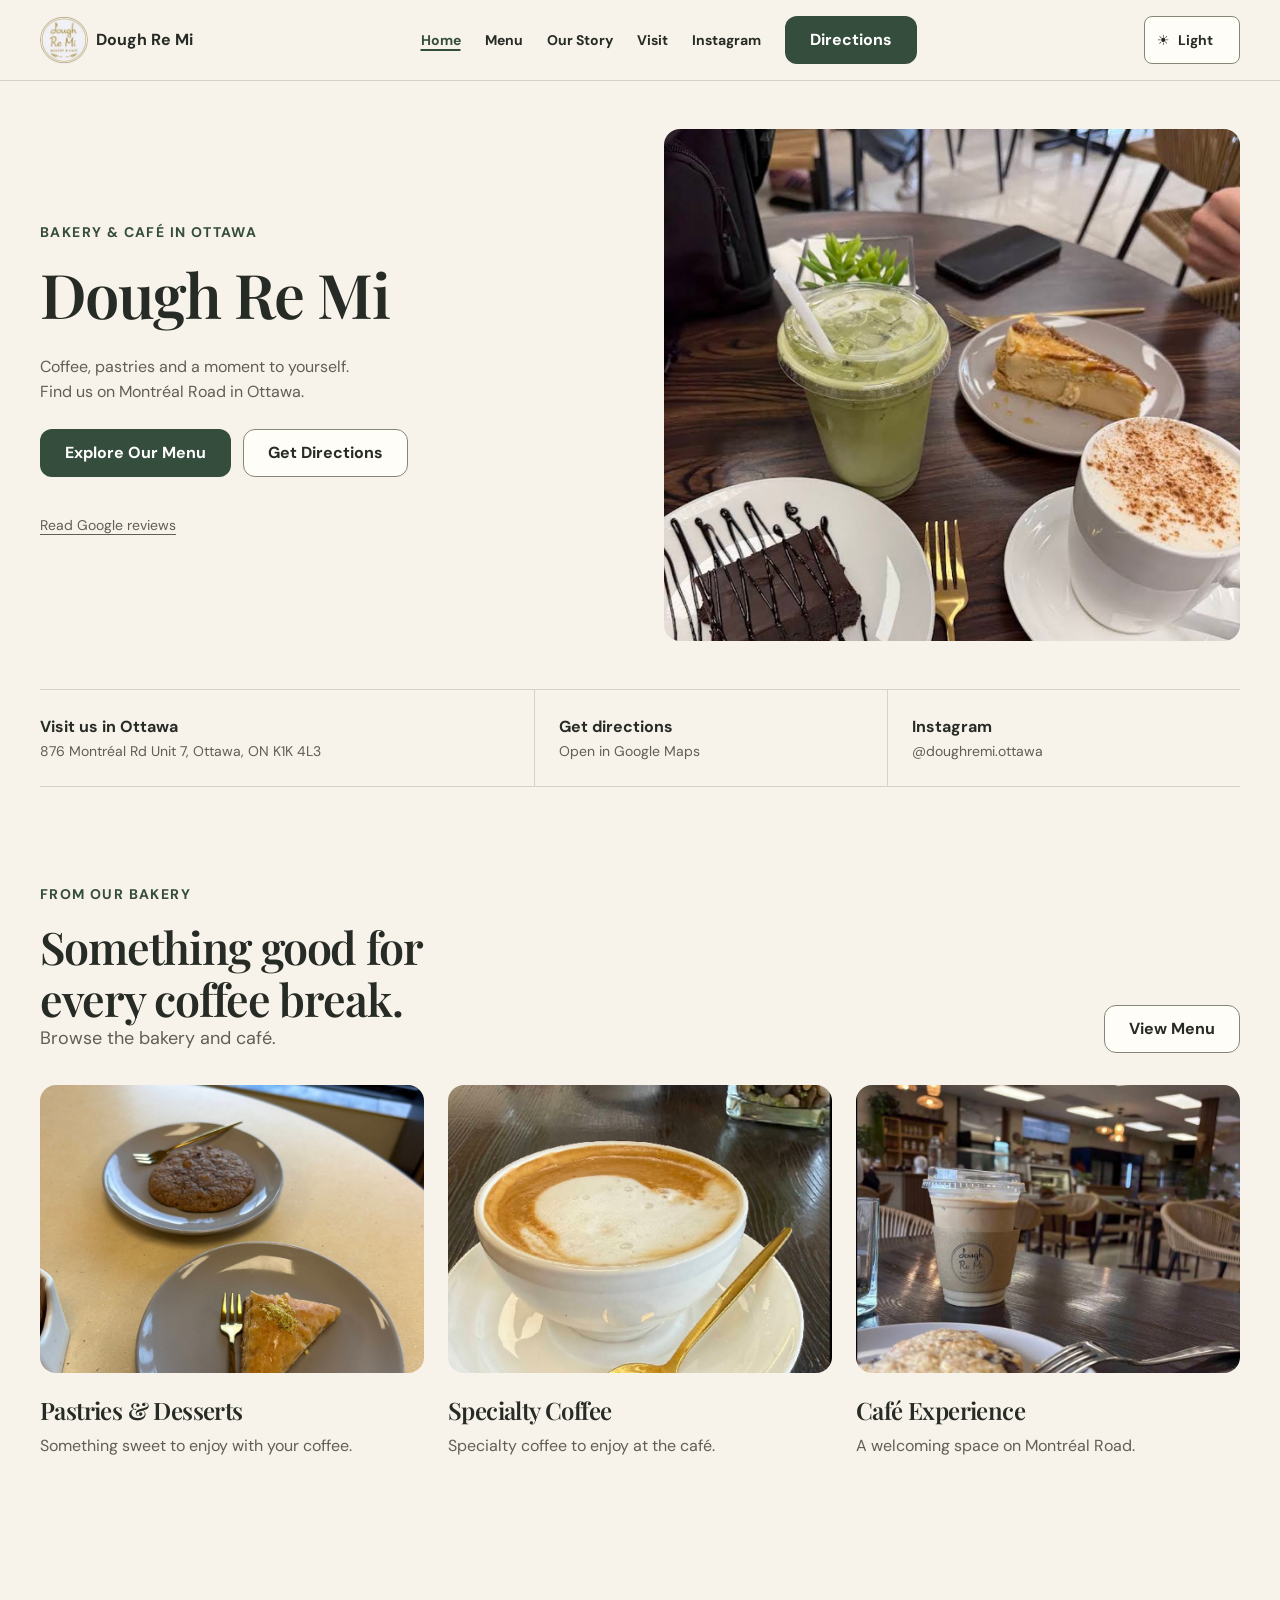
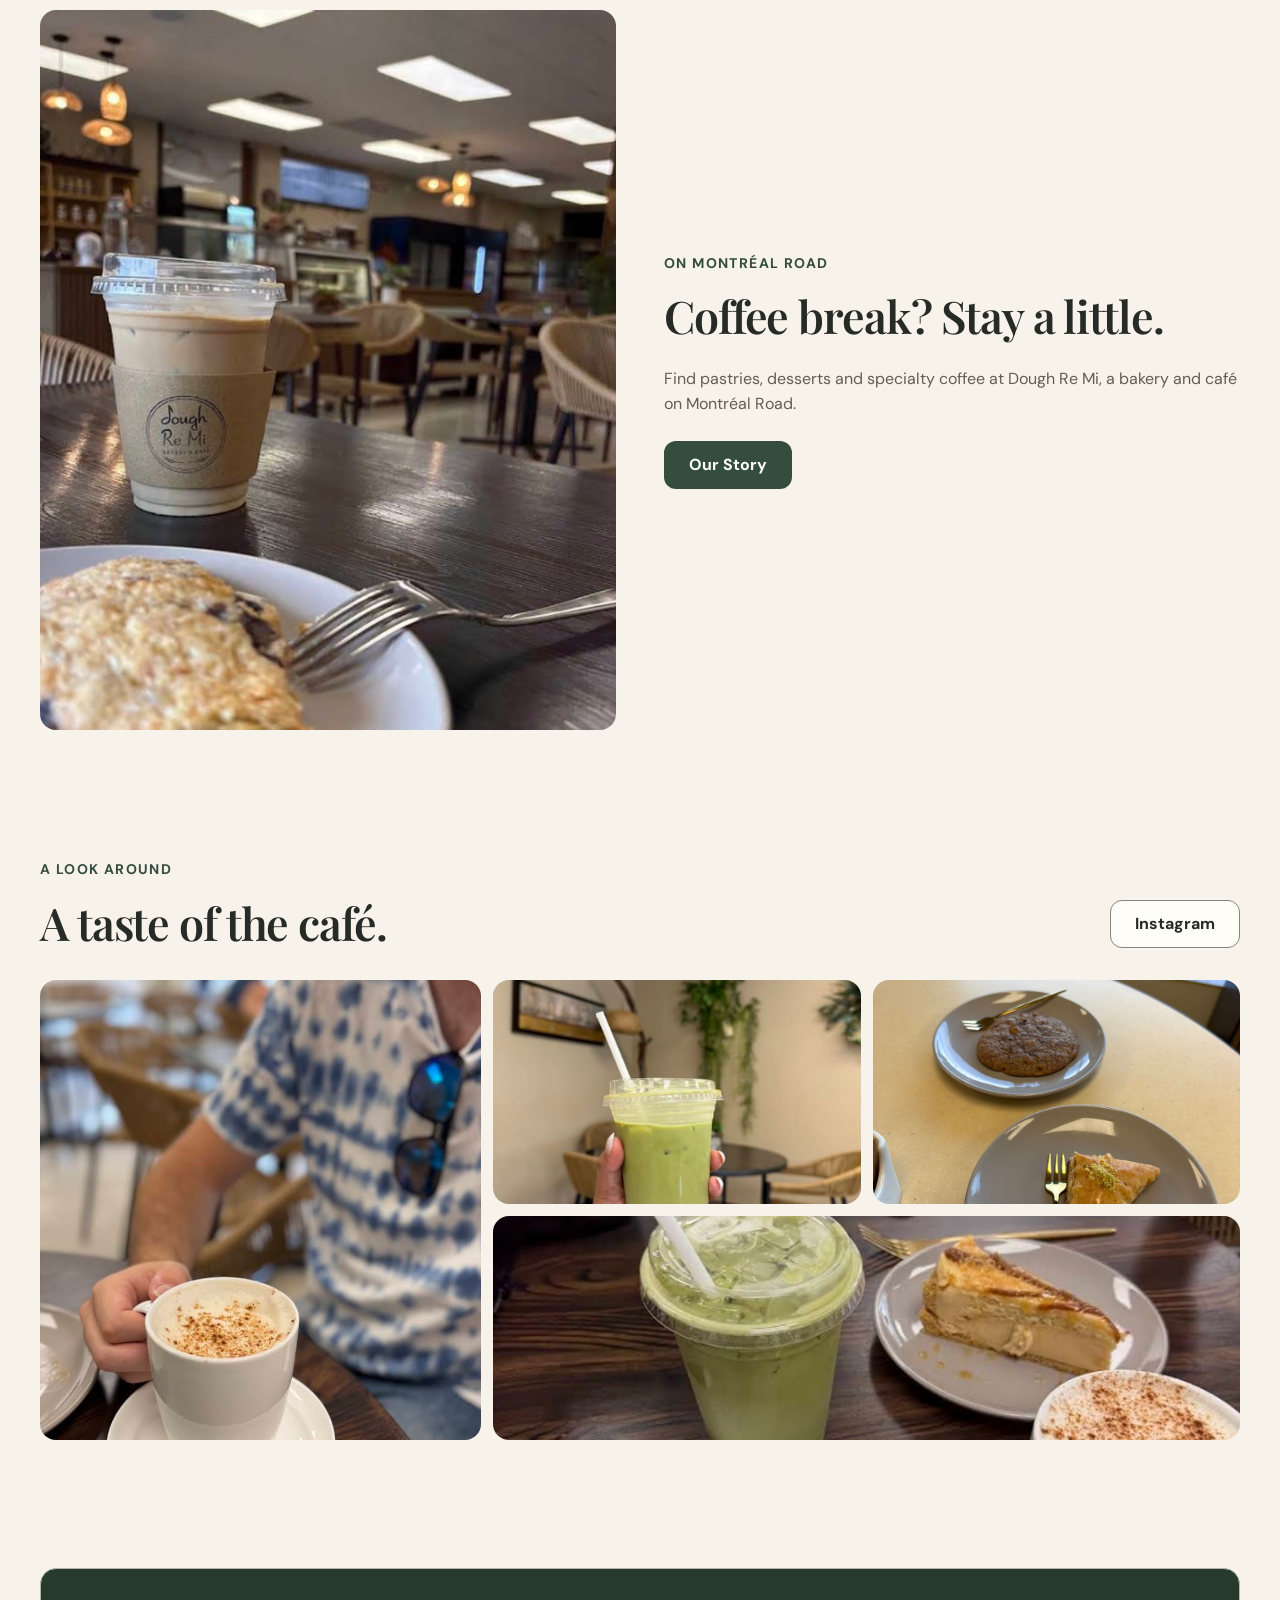
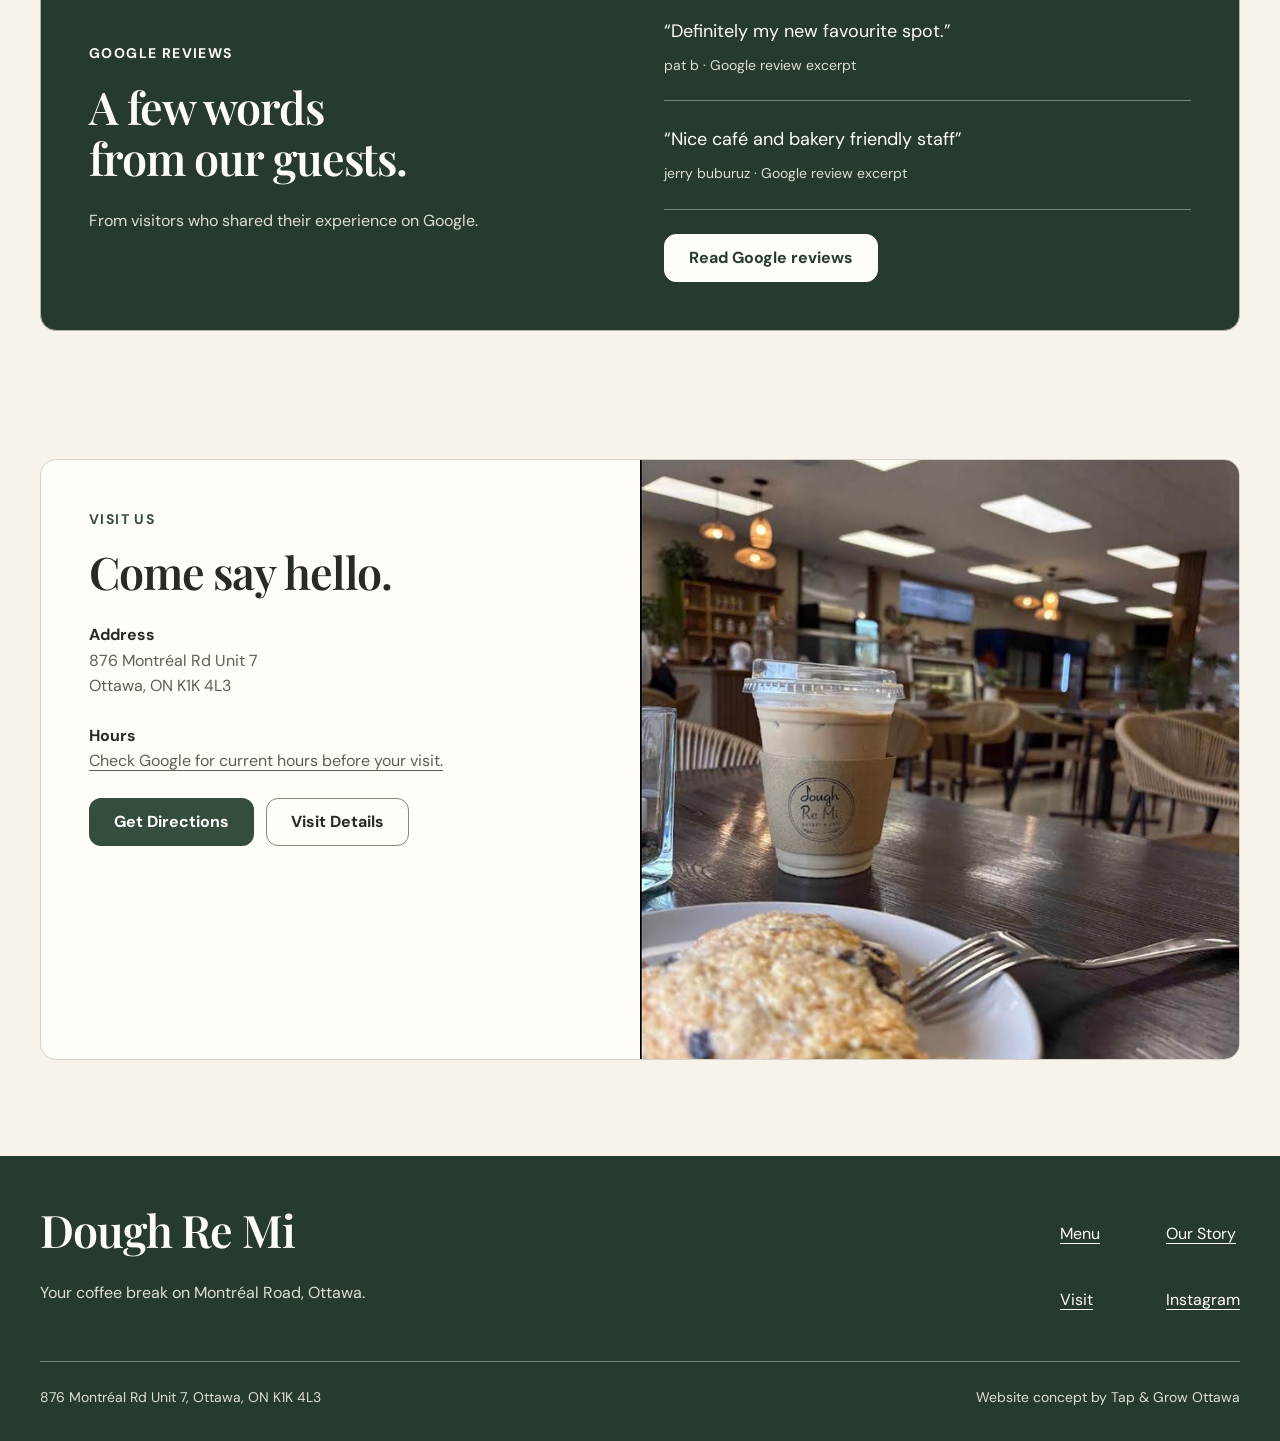
==== commit 6c2badee: "Polish demo touch targets, theme overflow and hours guidance" ====
--- a/website/index.html
+++ b/website/index.html
@@ -24,7 +24,7 @@
 <link rel="preconnect" href="https://fonts.gstatic.com" crossorigin>
 <link href="https://fonts.googleapis.com/css2?family=DM+Sans:wght@400;700&family=Playfair+Display:wght@600&display=swap" rel="stylesheet">
 <link rel="stylesheet" href="assets/tokens.css?v=20261004-cafe">
-<link rel="stylesheet" href="assets/styles.css?v=20261004-cafe">
+<link rel="stylesheet" href="assets/styles.css?v=20261004-polish">
 <meta property="og:type" content="website">
 <meta property="og:title" content="Dough Re Mi Bakery & Cafe | Ottawa, ON">
 <meta property="og:description" content="Dough Re Mi Bakery & Cafe on Montréal Road in Ottawa — baked goods, pastries, desserts and specialty café drinks.">
@@ -102,13 +102,13 @@
 <article class="card"><img src="../assets/highlight-1.jpg" alt="Specialty café drink at Dough Re Mi" loading="lazy" width="900" height="900" decoding="async">
 <div class="card-copy">
 <h3>Specialty Coffee</h3>
-<p>Make time for your next coffee break.</p>
+<p>Specialty coffee to enjoy at the café.</p>
 </div>
 </article>
 <article class="card"><img src="../assets/highlight-6.jpg" alt="Dough Re Mi café interior" loading="lazy" width="900" height="900" decoding="async">
 <div class="card-copy">
 <h3>Café Experience</h3>
-<p>Take a seat and enjoy a little time at the café.</p>
+<p>A welcoming space on Montréal Road.</p>
 </div>
 </article>
 </div>
@@ -158,7 +158,7 @@
 <p>876 Montréal Rd Unit 7<br>Ottawa, ON K1K 4L3</p>
 </div>
 <div class="detail"><strong>Hours</strong>
-<p>Check Google for current hours before your visit.</p>
+<p><a href="https://maps.app.goo.gl/B6CUK27HFEZUmbQdA" target="_blank" rel="noopener">Check Google for current hours before your visit.</a></p>
 </div>
 <div class="hero-ctas"><a class="btn primary" href="https://maps.app.goo.gl/B6CUK27HFEZUmbQdA" target="_blank" rel="noopener">Get Directions</a><a class="btn secondary" href="visit/index.html">Visit Details</a>
 </div>
--- a/website/assets/styles.css
+++ b/website/assets/styles.css
@@ -25,7 +25,7 @@
 .skip:focus { transform: none; }
 .header { position: sticky; top: 0; z-index: 100; background: var(--bg); border-bottom: 1px solid var(--border); }
 .nav { min-height: 5rem; display: flex; align-items: center; justify-content: space-between; gap: var(--space-3); }
-.brand { display: flex; align-items: center; gap: var(--space-2); text-decoration: none; font-weight: 700; line-height: 1.2; }
+.brand { min-height: var(--space-12); display: flex; align-items: center; gap: var(--space-2); text-decoration: none; font-weight: 700; line-height: 1.2; }
 .brand img { width: 3rem; height: 3rem; border-radius: 50%; }
 .actions { display: flex; gap: var(--space-2); }
 .links { display: flex; align-items: center; gap: var(--space-6); }
@@ -37,7 +37,7 @@
 .theme { position: relative; }
 .theme-trigger { min-width: var(--space-24); display: flex; align-items: center; gap: var(--space-2); font-size: var(--text-small); font-weight: 700; }
 .theme-trigger:hover, .icon-btn:hover { background: var(--accent-soft); }
-.theme-menu { position: absolute; right: 0; top: calc(100% + var(--space-2)); width: 12rem; z-index: 1; padding: var(--space-2); border: 1px solid var(--control-border); border-radius: var(--radius-button); background: var(--surface-raised); box-shadow: var(--elevation-menu); }
+.theme-menu { position: absolute; right: 0; top: calc(100% + var(--space-2)); width: 12rem; max-height: calc(100dvh - var(--space-16) - var(--space-12)); overflow-y: auto; overscroll-behavior: contain; z-index: 1; padding: var(--space-2); border: 1px solid var(--control-border); border-radius: var(--radius-button); background: var(--surface-raised); box-shadow: var(--elevation-menu); }
 .theme-menu-label { color: var(--text-muted); margin: var(--space-2); font-size: var(--text-small); }
 .theme-option { min-height: 3rem; width: 100%; display: grid; grid-template-columns: 1.5rem 1fr 1rem; gap: var(--space-3); align-items: center; border: 0; border-radius: var(--radius-control); padding: var(--space-3); background: transparent; color: var(--text); text-align: left; }
 .theme-option:hover, .theme-option[aria-pressed='true'] { background: var(--accent-soft); }
@@ -53,6 +53,7 @@
 .hero-content, .page-hero .container { grid-column: 1; grid-row: 1; width: auto; margin: 0; padding-block: var(--space-8); min-width: 0; }
 .hero p:not(.eyebrow), .page-hero p:not(.eyebrow) { color: var(--text-muted); }
 .hero-ctas { display: flex; flex-wrap: wrap; gap: var(--space-3); margin-top: var(--space-6); }
+.social-proof a { display: inline-flex; align-items: center; min-height: var(--space-12); }
 .hero p.social-proof { color: var(--coffee-accent); margin: var(--space-6) 0 0; font-size: var(--text-small); }
 .quick { margin-top: var(--space-12); }
 .quick-grid { display: grid; grid-template-columns: 1.4fr 1fr 1fr; border-block: 1px solid var(--border); }
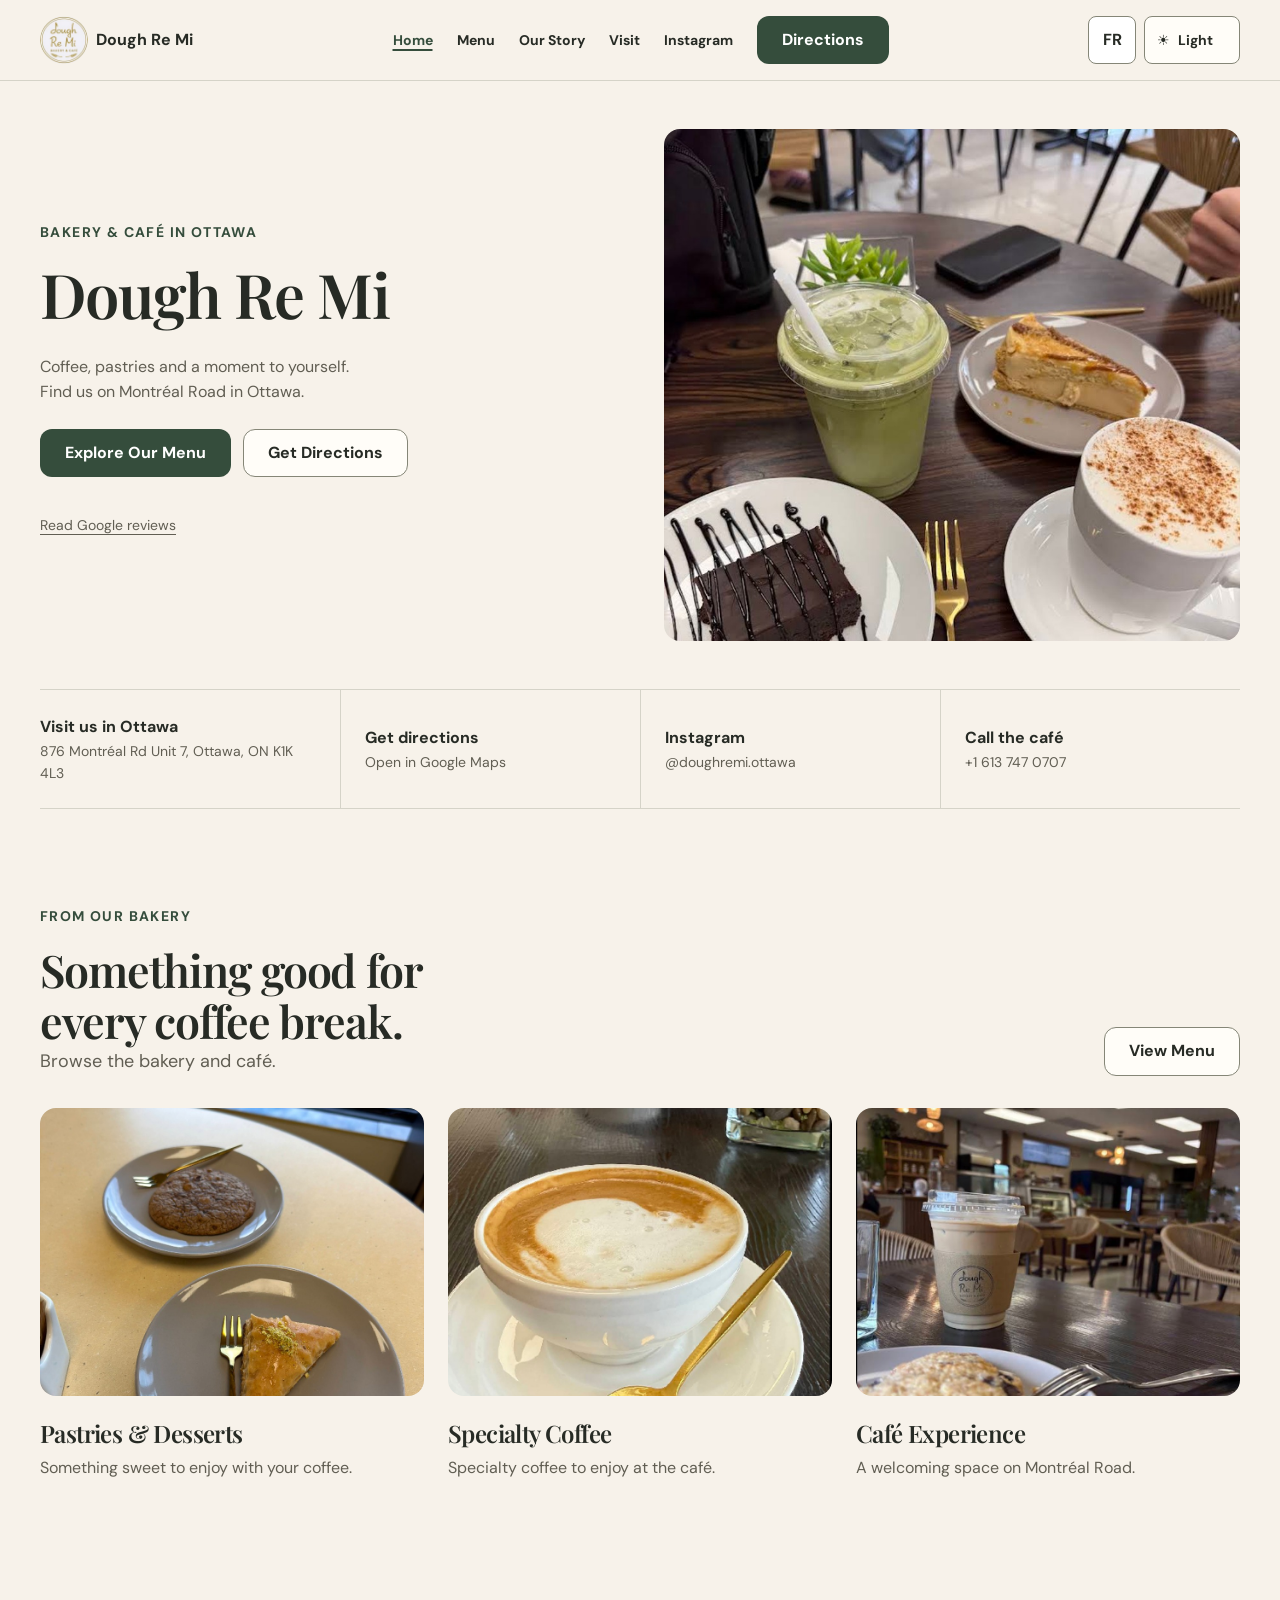
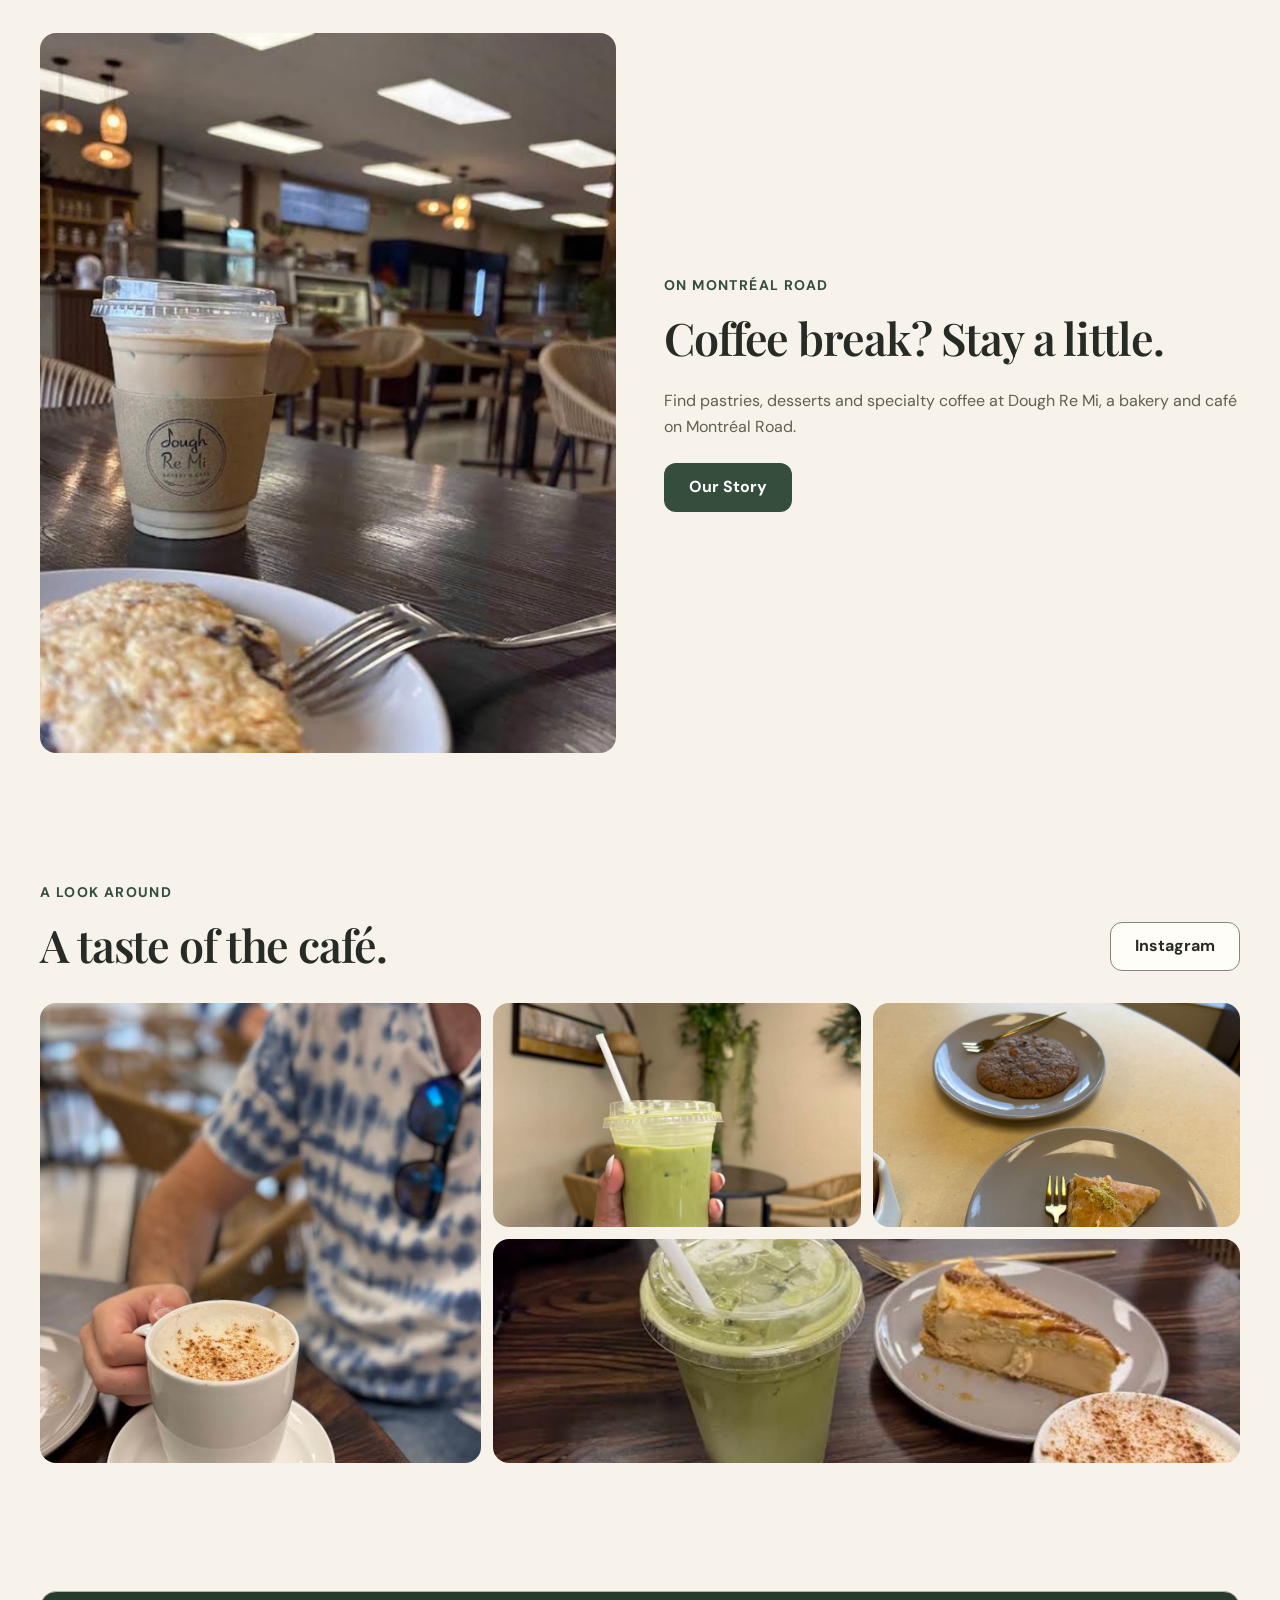
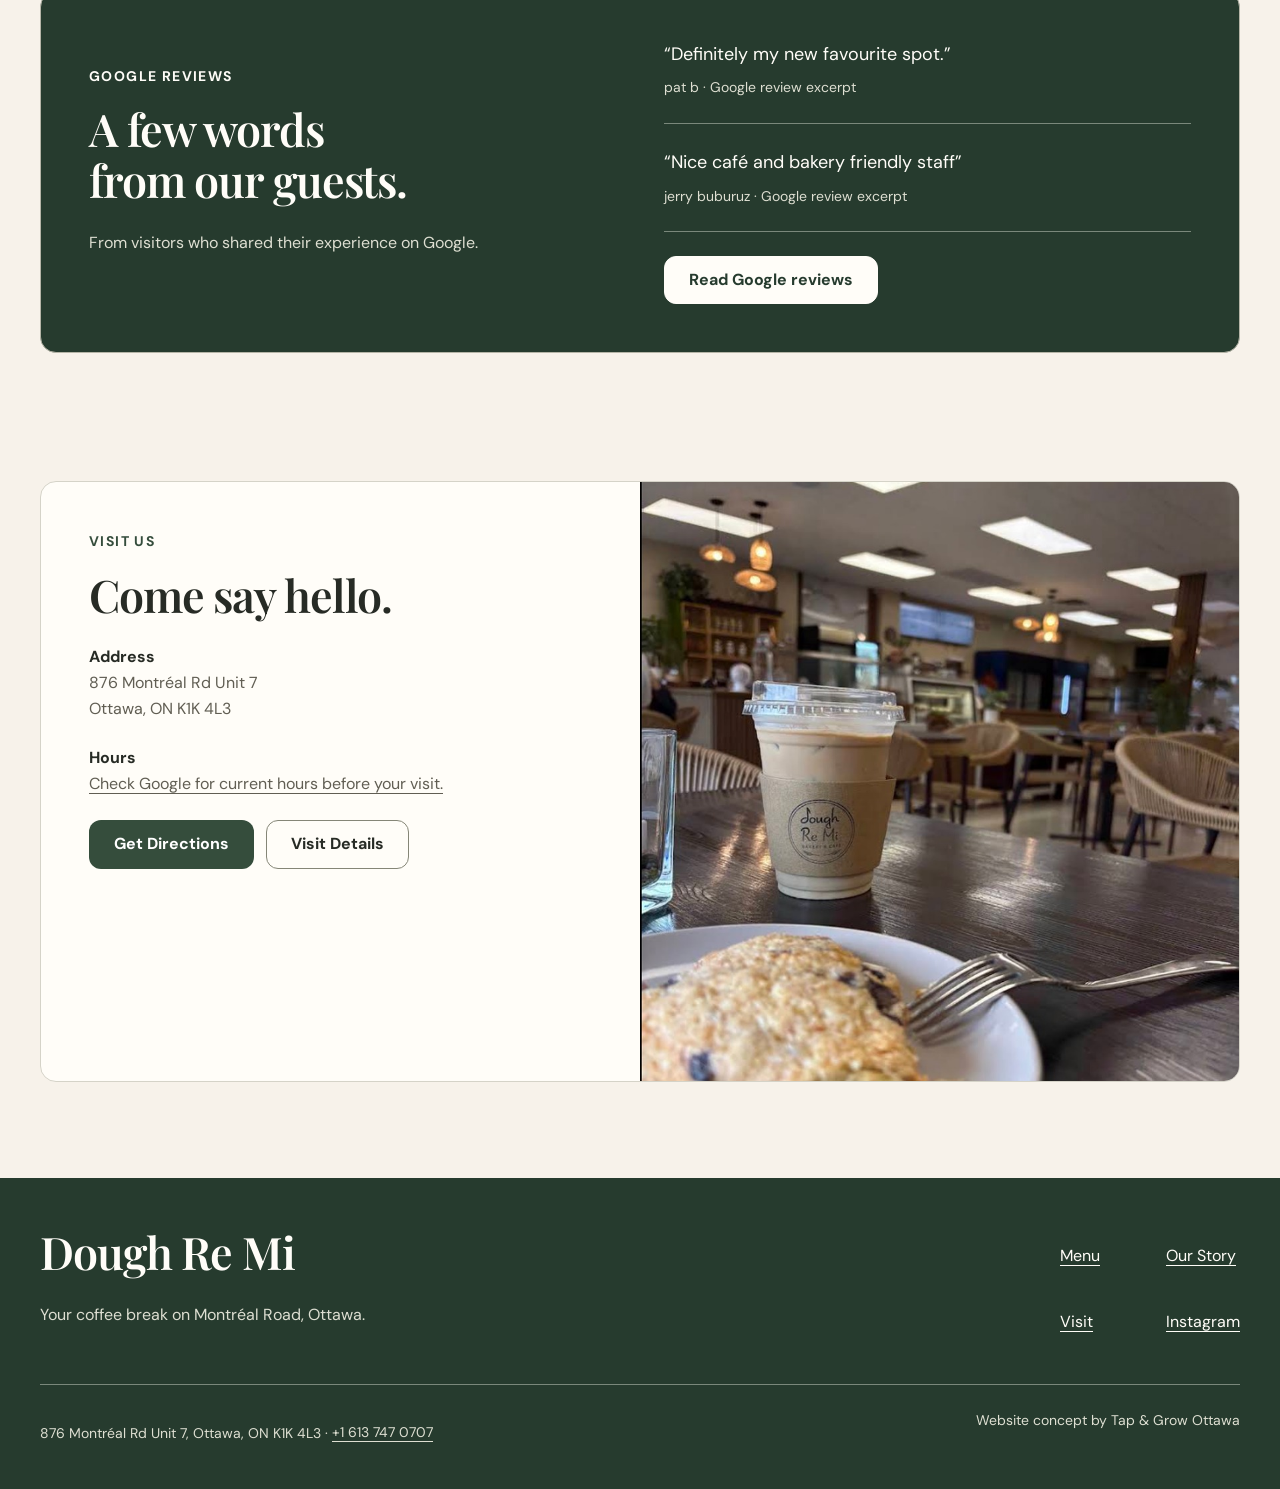
==== commit 6b333315: "Build bilingual bakery website demo" ====
--- a/website/index.html
+++ b/website/index.html
@@ -38,6 +38,7 @@
 <nav id="main-nav" class="links" aria-label="Main navigation" data-nav><a href="index.html" aria-current="page">Home</a><a href="menu/index.html">Menu</a><a href="about/index.html">Our Story</a><a href="visit/index.html">Visit</a><a href="https://www.instagram.com/doughremi.ottawa/?hl=en" target="_blank" rel="noopener">Instagram</a><a class="btn primary" href="https://maps.app.goo.gl/B6CUK27HFEZUmbQdA" target="_blank" rel="noopener">Directions</a>
 </nav>
 <div class="actions">
+<button class="lang-toggle" type="button" data-lang-toggle aria-label="Passer au français">FR</button>
 <div class="theme" data-theme-control>
   <button class="theme-trigger" type="button" aria-label="Theme: light. Change appearance" aria-expanded="false" aria-controls="theme-panel" data-theme-trigger>
     <span class="theme-trigger-icon" aria-hidden="true" data-theme-trigger-icon>☀</span>
@@ -80,7 +81,7 @@
 <div><strong>Get directions</strong><span>Open in Google Maps</span>
 </div></a><a class="quick-item" href="https://www.instagram.com/doughremi.ottawa/?hl=en" target="_blank" rel="noopener">
 <div><strong>Instagram</strong><span>@doughremi.ottawa</span>
-</div></a>
+</div></a><a class="quick-item" href="tel:+16137470707"><div><strong>Call the café</strong><span>+1 613 747 0707</span></div></a>
 </div>
 </section>
 <section class="section">
@@ -185,10 +186,10 @@
 <nav aria-label="Footer navigation"><a href="menu/index.html">Menu</a><a href="about/index.html">Our Story</a><a href="visit/index.html">Visit</a><a href="https://www.instagram.com/doughremi.ottawa/?hl=en" target="_blank" rel="noopener">Instagram</a>
 </nav>
 </div>
-<div class="footer-bottom"><span>876 Montréal Rd Unit 7, Ottawa, ON K1K 4L3</span><span>Website concept by Tap & Grow Ottawa</span>
+<div class="footer-bottom"><span>876 Montréal Rd Unit 7, Ottawa, ON K1K 4L3 · <a href="tel:+16137470707">+1 613 747 0707</a></span><span>Website concept by Tap & Grow Ottawa</span>
 </div>
 </div>
 </footer>
-<script src="assets/site.js?v=20261004-cafe"></script>
+<script src="assets/site.js?v=20261013"></script>
 </body>
-</html>+</html>
--- a/website/assets/styles.css
+++ b/website/assets/styles.css
@@ -180,3 +180,19 @@
 }
 @media (max-height: 500px) { .header { position: relative; } .mobilebar { position: static; } body { padding-bottom: 0; } }
 @media (prefers-reduced-motion: reduce) { html { scroll-behavior: auto; } *, *::before, *::after { transition: none !important; animation: none !important; } }
+
+/* 2026 bilingual demo-menu refinement */
+.lang-toggle { min-width: 3rem; min-height: 3rem; border: 1px solid var(--control-border); border-radius: var(--radius-control); background: var(--surface-raised); color: var(--text); font: inherit; font-weight: 700; cursor: pointer; }
+.lang-toggle:hover { background: var(--accent-soft); }
+.demo-notice { border-left: .3rem solid var(--warning); }
+.demo-badge { display: inline-flex; margin: 0 0 var(--space-3); padding: var(--space-2) var(--space-3); border-radius: var(--radius-pill); background: var(--accent-soft); color: var(--text); font-weight: 700; }
+.demo-menu-list { border-top: 1px solid var(--border-strong); }
+.demo-menu-item { display: grid; grid-template-columns: minmax(0,1fr) auto; gap: var(--space-6); align-items: start; padding: var(--space-6) 0; border-bottom: 1px solid var(--border); }
+.demo-menu-item h3,.demo-menu-item p { margin: 0; }
+.demo-menu-item p { margin-top: var(--space-2); color: var(--text-muted); }
+.demo-menu-item > strong { font-size: var(--text-lead); white-space: nowrap; }
+.demo-menu-item small { display: block; color: var(--text-muted); font-size: var(--text-small); font-weight: 400; text-align: right; }
+.footer a { color: inherit; }
+@media (min-width: 768px) { .quick-grid { grid-template-columns: repeat(4,1fr); } }
+@media (max-width: 420px) { .actions { gap: var(--space-1); } .lang-toggle { min-width: 2.75rem; } }
+@media (max-width: 767px) { .quick-grid { grid-template-columns: repeat(3,1fr); } .quick-item:first-child { grid-column: span 3; } }
